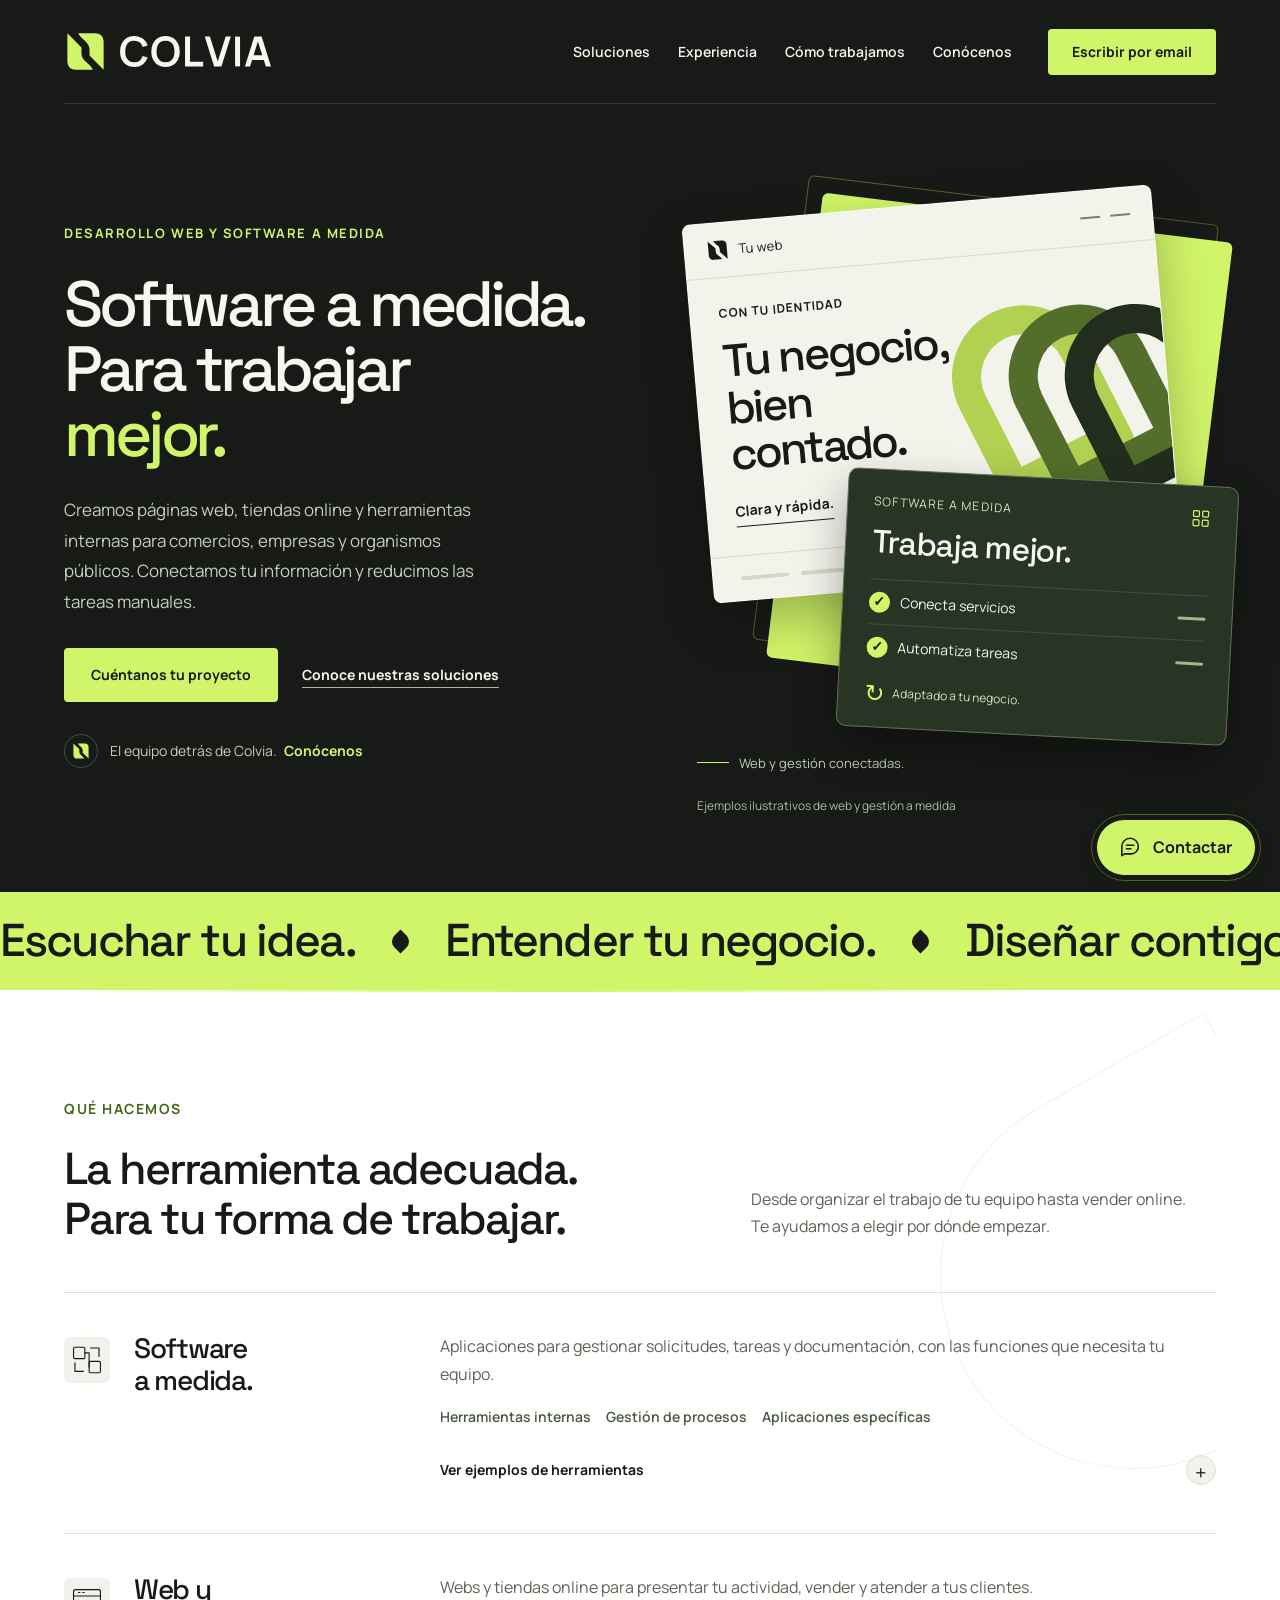
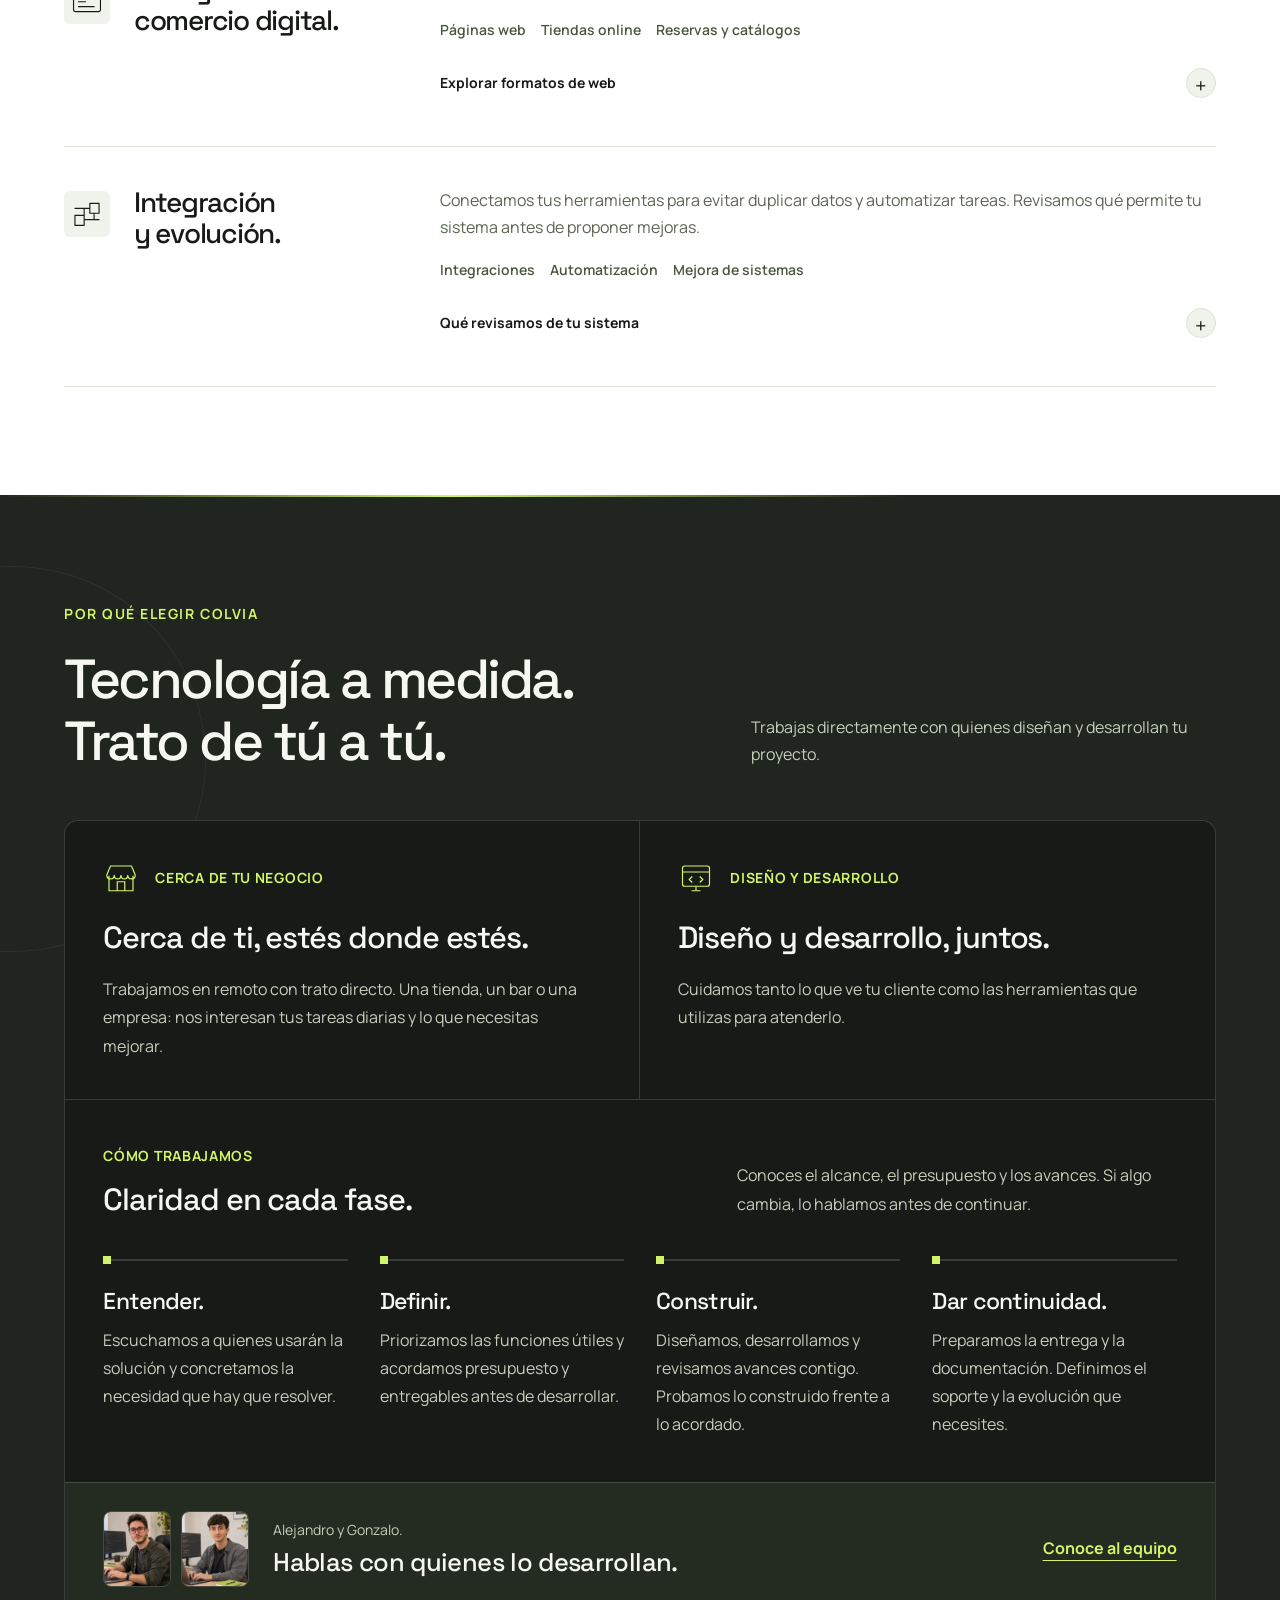
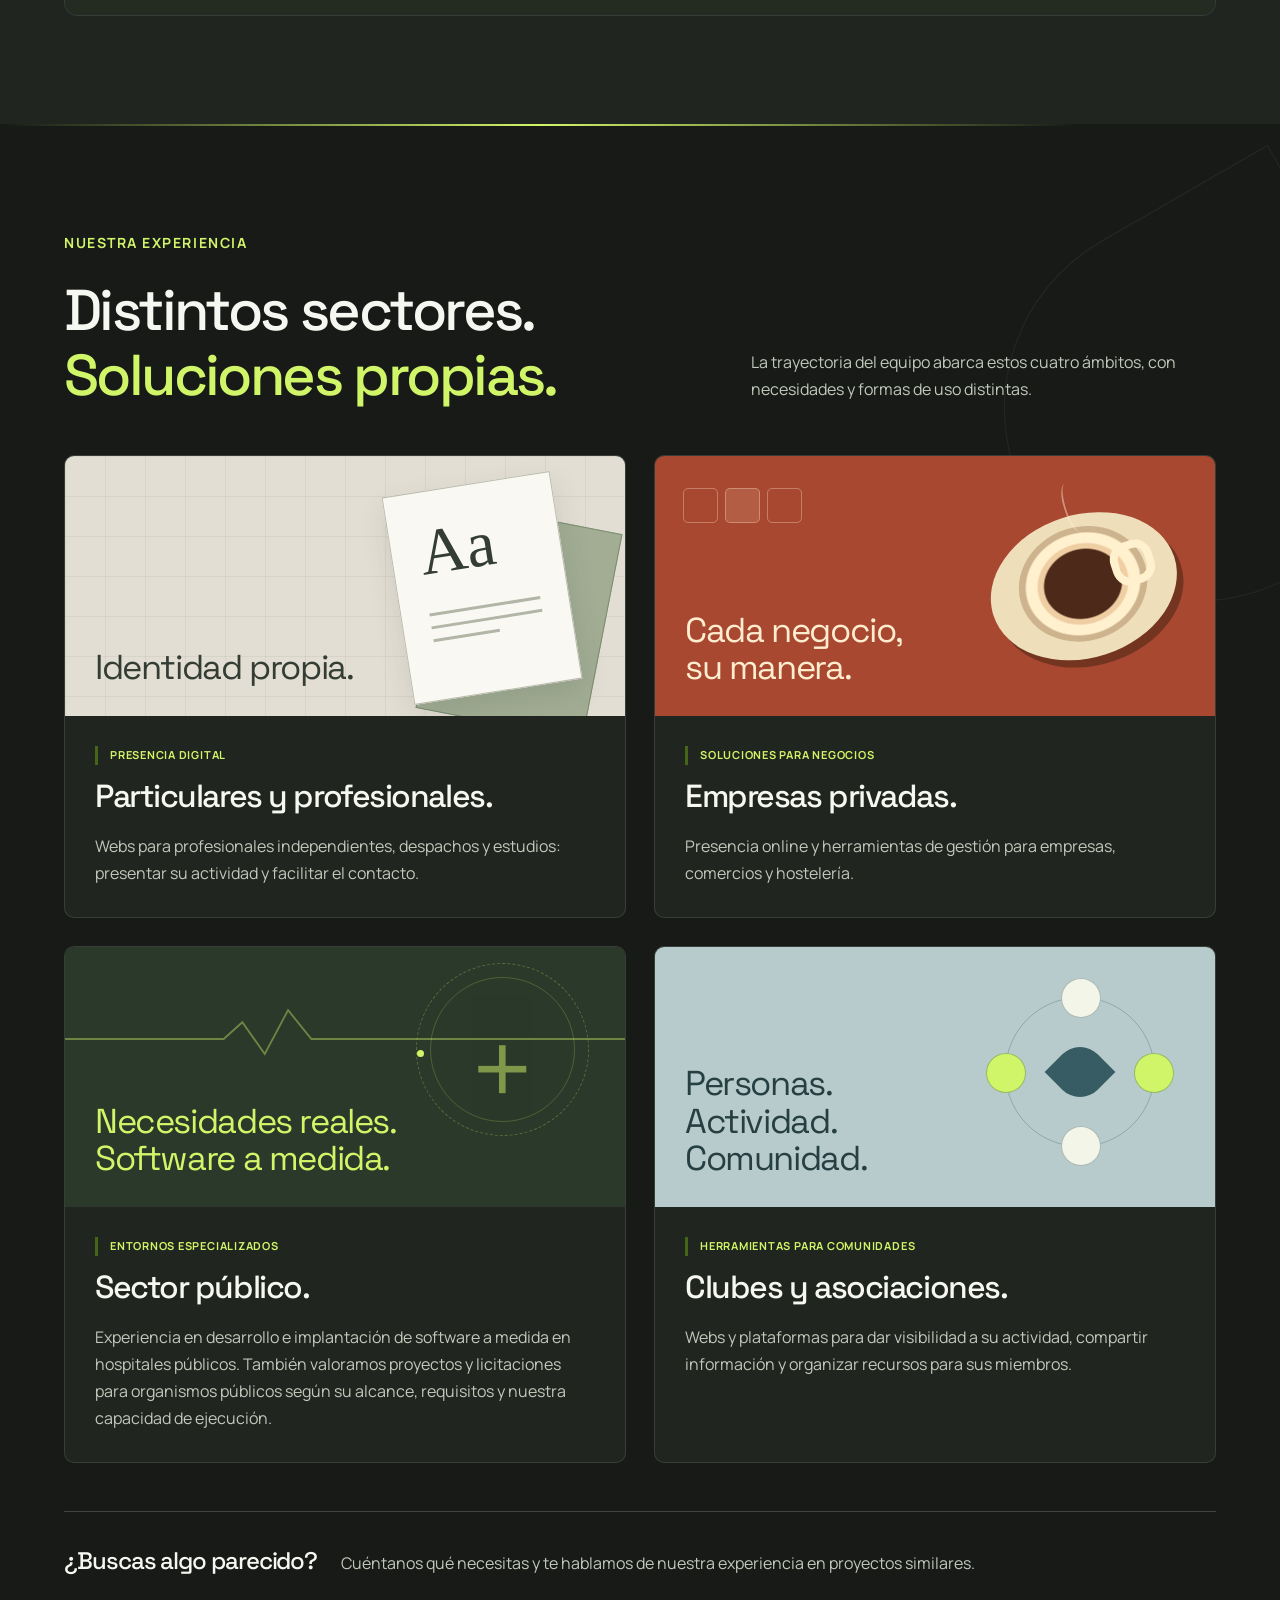
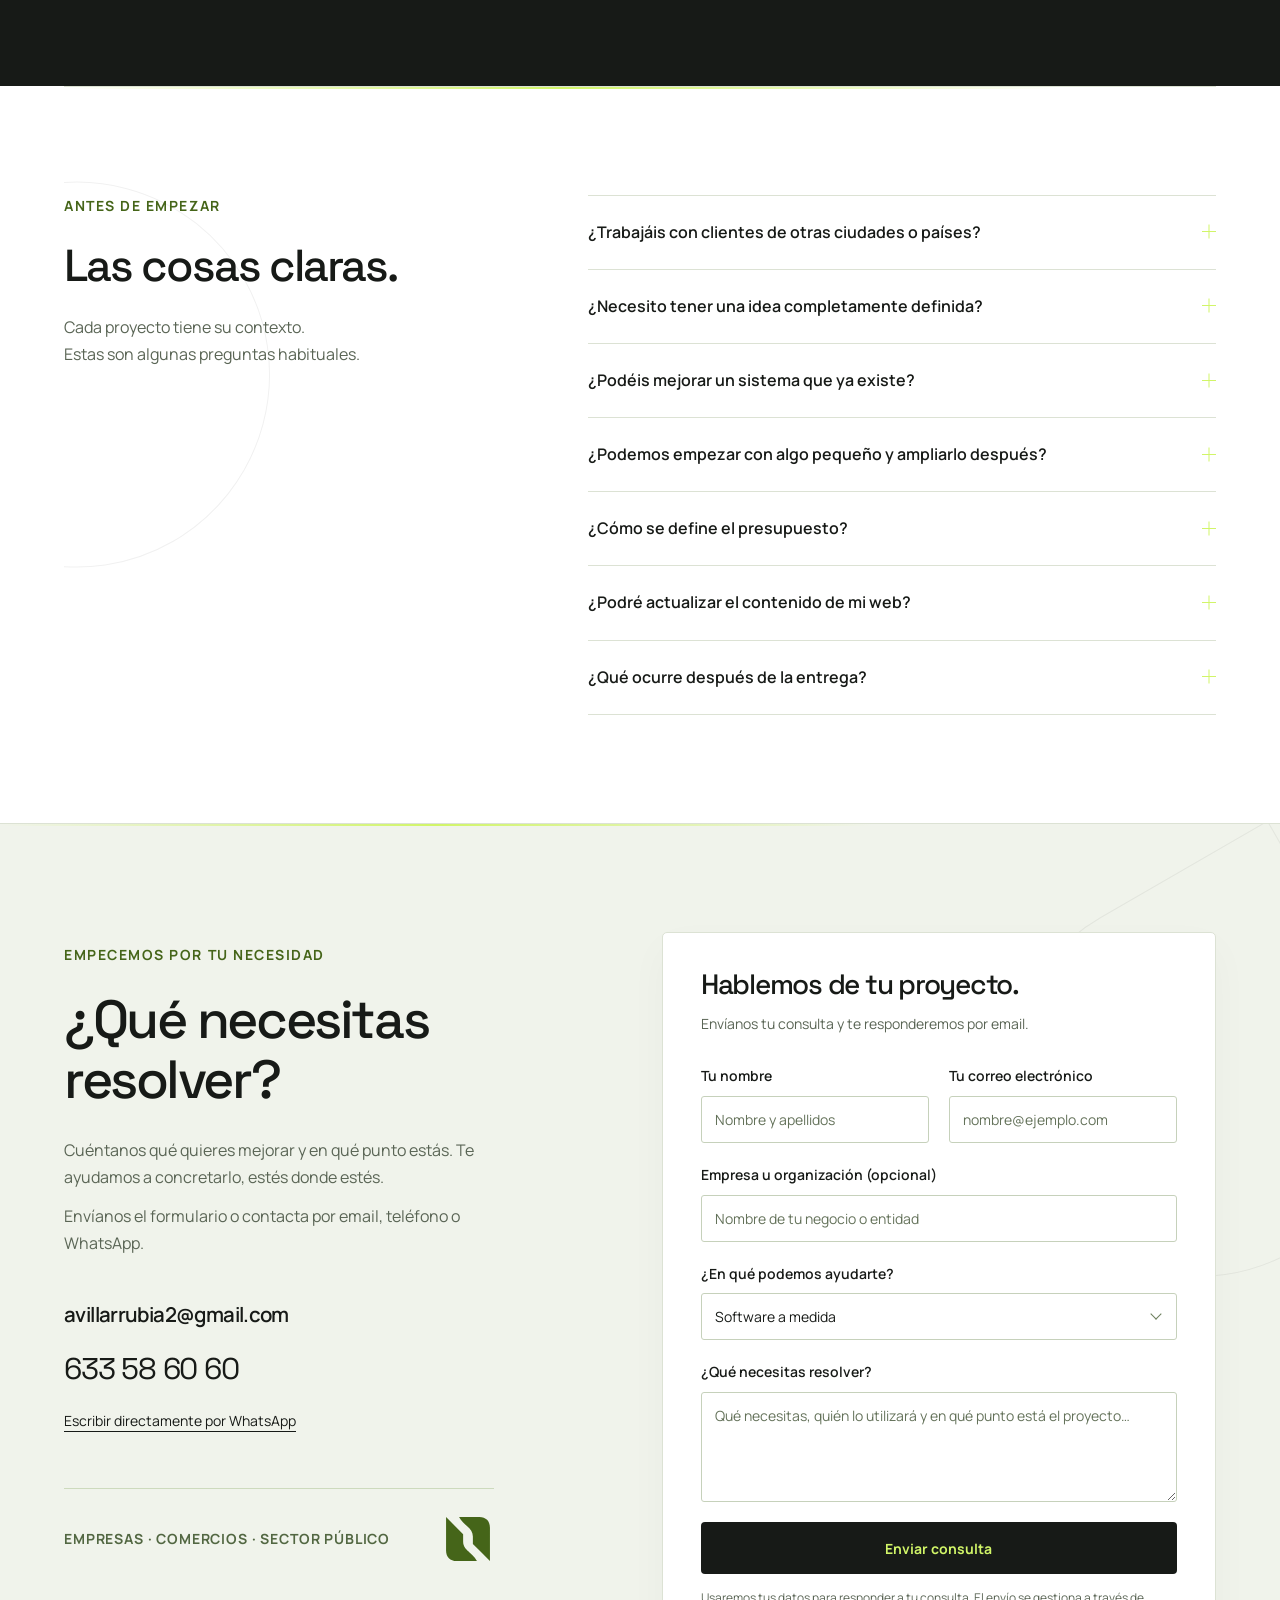
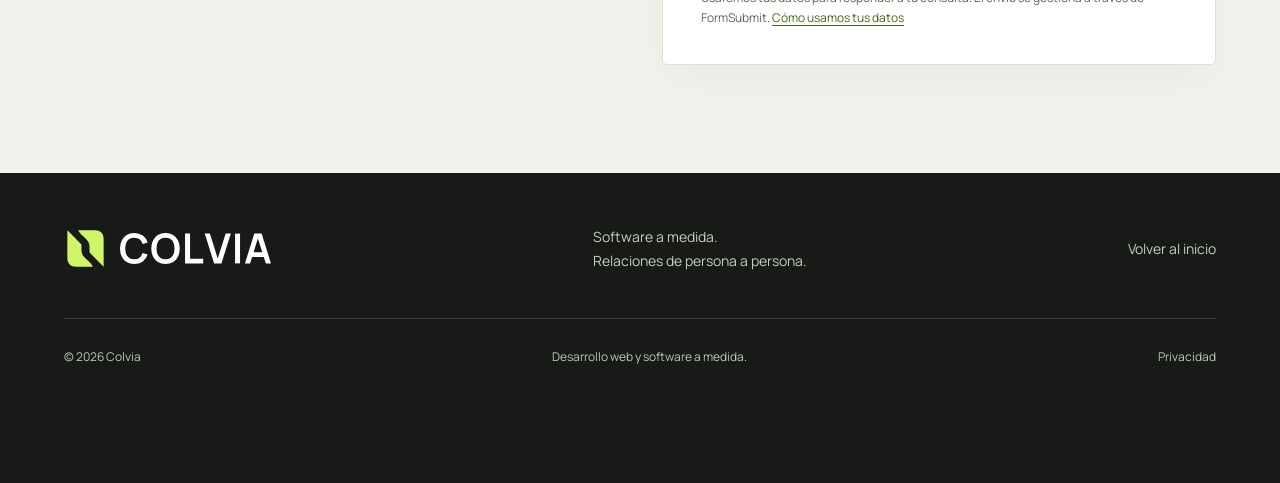
==== index.html @ 0cdb38f3 "Restore white panel and describe custom software benefits" ====
<!doctype html>
<html lang="es">
  <head>
    <meta charset="UTF-8" />
    <meta name="viewport" content="width=device-width, initial-scale=1" />
    <meta name="theme-color" content="#171a17" />
    <title>Colvia | Desarrollo web y software a medida</title>
    <meta
      name="description"
      content="Diseño de páginas web, tiendas online y software a medida para negocios, empresas y organismos públicos. Trabajamos en remoto, con trato directo."
    />
    <meta
      name="robots"
      content="index, follow, max-image-preview:large, max-snippet:-1"
    />
    <link rel="canonical" href="https://villarrubi.github.io/colvia/" />
    <meta property="og:type" content="website" />
    <meta property="og:locale" content="es_ES" />
    <meta property="og:site_name" content="Colvia" />
    <meta property="og:url" content="https://villarrubi.github.io/colvia/" />
    <meta
      property="og:title"
      content="Colvia | Desarrollo web y software a medida"
    />
    <meta
      property="og:description"
      content="Webs, tiendas online y herramientas a medida para comercios, empresas y organismos públicos, estén donde estén. Trato directo con quienes lo desarrollan."
    />
    <meta
      property="og:image"
      content="https://villarrubi.github.io/colvia/assets/og-colvia.png?v=2"
    />
    <meta property="og:image:width" content="1200" />
    <meta property="og:image:height" content="630" />
    <meta
      property="og:image:alt"
      content="Colvia. Desarrollo web y software a medida."
    />
    <meta name="twitter:card" content="summary_large_image" />
    <link
      rel="alternate"
      type="text/markdown"
      href="llms.txt"
      title="Resumen de Colvia para agentes de IA"
    />
    <link rel="icon" href="favicon.svg?v=7" type="image/svg+xml" />
    <link rel="apple-touch-icon" href="apple-touch-icon.png" />
    <script type="application/ld+json">
      {
        "@context": "https://schema.org",
        "@graph": [
          {
            "@type": "WebSite",
            "@id": "https://villarrubi.github.io/colvia/#website",
            "url": "https://villarrubi.github.io/colvia/",
            "name": "Colvia",
            "inLanguage": "es-ES",
            "publisher": { "@id": "https://villarrubi.github.io/colvia/#organization" }
          },
          {
            "@type": "Organization",
            "@id": "https://villarrubi.github.io/colvia/#organization",
            "name": "Colvia",
            "description": "Desarrollo de páginas web, tiendas online y software a medida para comercios, empresas, asociaciones y organismos públicos. Trabajo en remoto con clientes de cualquier lugar.",
            "url": "https://villarrubi.github.io/colvia/",
            "logo": "https://villarrubi.github.io/colvia/assets/colvia-logo-512.png",
            "image": "https://villarrubi.github.io/colvia/assets/og-colvia.png?v=2",
            "telephone": "+34 633 58 60 60",
            "email": "avillarrubia2@gmail.com",
            "founder": [
              { "@id": "https://villarrubi.github.io/colvia/conocenos.html#alejandro-villarrubia" },
              { "@id": "https://villarrubi.github.io/colvia/conocenos.html#gonzalo-colina" }
            ],
            "knowsLanguage": "es",
            "areaServed": "Todo el mundo, en remoto",
            "knowsAbout": [
              "Diseño web",
              "Desarrollo web",
              "Tiendas online",
              "Software a medida",
              "Aplicaciones de gestión",
              "Integración de sistemas",
              "Automatización de procesos"
            ],
            "hasOfferCatalog": {
              "@type": "OfferCatalog",
              "name": "Servicios de Colvia",
              "itemListElement": [
                {
                  "@type": "Offer",
                  "url": "https://villarrubi.github.io/colvia/#contacto",
                  "itemOffered": {
                    "@type": "Service",
                    "name": "Software a medida",
                    "serviceType": "Software a medida",
                    "provider": { "@id": "https://villarrubi.github.io/colvia/#organization" },
                    "areaServed": "Todo el mundo, en remoto",
                    "url": "https://villarrubi.github.io/colvia/#servicios",
                    "description": "Aplicaciones y herramientas internas adaptadas a los procesos de cada empresa u organización."
                  }
                },
                {
                  "@type": "Offer",
                  "url": "https://villarrubi.github.io/colvia/#contacto",
                  "itemOffered": {
                    "@type": "Service",
                    "name": "Diseño de páginas web y tiendas online",
                    "serviceType": "Diseño de páginas web y tiendas online",
                    "provider": { "@id": "https://villarrubi.github.io/colvia/#organization" },
                    "areaServed": "Todo el mundo, en remoto",
                    "url": "https://villarrubi.github.io/colvia/#servicios",
                    "description": "Webs corporativas, tiendas online, reservas y catálogos para comercios y negocios locales."
                  }
                },
                {
                  "@type": "Offer",
                  "url": "https://villarrubi.github.io/colvia/#contacto",
                  "itemOffered": {
                    "@type": "Service",
                    "name": "Integración y automatización",
                    "serviceType": "Integración y automatización",
                    "provider": { "@id": "https://villarrubi.github.io/colvia/#organization" },
                    "areaServed": "Todo el mundo, en remoto",
                    "url": "https://villarrubi.github.io/colvia/#servicios",
                    "description": "Conexión de herramientas existentes para evitar duplicar datos y automatizar tareas."
                  }
                }
              ]
            },
            "contactPoint": {
              "@type": "ContactPoint",
              "contactType": "sales",
              "description": "Solicitud de propuesta y presupuesto para un proyecto. Formulario, email, teléfono o WhatsApp.",
              "url": "https://villarrubi.github.io/colvia/#contacto",
              "areaServed": "Todo el mundo, en remoto",
              "telephone": "+34 633 58 60 60",
              "email": "avillarrubia2@gmail.com",
              "availableLanguage": "es"
            }
          },
          {
            "@type": "FAQPage",
            "@id": "https://villarrubi.github.io/colvia/#faq",
            "mainEntity": [
              {
                "@type": "Question",
                "name": "¿Trabajáis con clientes de otras ciudades o países?",
                "acceptedAnswer": {
                  "@type": "Answer",
                  "text": "Sí. Trabajamos en remoto con clientes de cualquier lugar, con videollamadas, avances compartidos y comunicación directa por email o WhatsApp. Si estás cerca, también podemos vernos en persona."
                }
              },
              {
                "@type": "Question",
                "name": "¿Necesito tener una idea completamente definida?",
                "acceptedAnswer": {
                  "@type": "Answer",
                  "text": "Basta con que nos cuentes qué quieres conseguir o qué te está complicando el trabajo. Te ayudamos a ordenar la idea, identificar las prioridades y concretar una primera propuesta. No necesitas preparar documentación técnica."
                }
              },
              {
                "@type": "Question",
                "name": "¿Podéis mejorar un sistema que ya existe?",
                "acceptedAnswer": {
                  "@type": "Answer",
                  "text": "Revisamos su tecnología y los accesos disponibles. Después valoramos si conviene ampliarlo, conectarlo con otras herramientas o crear una nueva solución."
                }
              },
              {
                "@type": "Question",
                "name": "¿Podemos empezar con algo pequeño y ampliarlo después?",
                "acceptedAnswer": {
                  "@type": "Answer",
                  "text": "Sí. Definimos una primera versión con lo esencial y dejamos previstas las posibilidades de ampliación."
                }
              },
              {
                "@type": "Question",
                "name": "¿Cómo se define el presupuesto?",
                "acceptedAnswer": {
                  "@type": "Answer",
                  "text": "Tras revisar el alcance, preparamos una propuesta con presupuesto, calendario y entregables definidos. Los cambios se acuerdan antes de incorporarlos."
                }
              },
              {
                "@type": "Question",
                "name": "¿Podré actualizar el contenido de mi web?",
                "acceptedAnswer": {
                  "@type": "Answer",
                  "text": "Sí, si lo incluimos en el alcance. Acordamos qué textos, imágenes o productos podrás gestionar y te enseñamos a hacerlo."
                }
              },
              {
                "@type": "Question",
                "name": "¿Qué ocurre después de la entrega?",
                "acceptedAnswer": {
                  "@type": "Answer",
                  "text": "Acordamos la puesta en marcha, la documentación y el soporte que necesites. La propuesta concreta el mantenimiento, las responsabilidades y los costes recurrentes que correspondan."
                }
              }
            ]
          }
        ]
      }
    </script>
    <link
      rel="preload"
      href="assets/space-grotesk-latin.woff2"
      as="font"
      type="font/woff2"
      crossorigin
    />
    <link
      rel="preload"
      href="assets/manrope-latin.woff2"
      as="font"
      type="font/woff2"
      crossorigin
    />
    <link rel="stylesheet" href="styles.css?v=20261122-contact-navigation" />
    <link rel="stylesheet" href="why-colvia.css?v=20261122-why5-seo" />
    <link rel="stylesheet" href="portfolio.css?v=20261121-portfolio3" />
    <link rel="stylesheet" href="motion.css?v=20261122-contact-navigation" />
    <link rel="stylesheet" href="hero.css?v=20261122-studio1" />
    <script src="app.js?v=20261123-agents" defer></script>
    <script src="motion.js?v=20261122-about-entrance" defer></script>
  </head>
  <body>
    <div class="reading-progress" aria-hidden="true"></div>
    <a class="skip-link" href="#contenido">Saltar al contenido</a>
    <header class="header-shell" id="inicio">
      <div class="site-header wrap">
        <a class="brand" href="#inicio" aria-label="Colvia, inicio">
          <svg class="brand-mark" viewBox="0 0 64 64" aria-hidden="true">
            <use href="assets/colvia-mark.svg#colvia-mark" />
          </svg>
          <svg
            class="brand-wordmark"
            viewBox="0 0 389.671 80"
            aria-hidden="true"
          >
            <use href="assets/colvia-wordmark.svg#colvia-wordmark" />
          </svg>
        </a>
        <button
          class="menu-toggle"
          type="button"
          aria-expanded="false"
          aria-controls="navigation"
        >
          <span>Menú</span><span class="menu-lines" aria-hidden="true"></span>
        </button>
        <nav id="navigation" aria-label="Navegación principal">
          <a href="#servicios">Soluciones</a>
          <a href="#experiencia">Experiencia</a>
          <a href="#metodo">Cómo trabajamos</a>
          <a href="conocenos.html">Conócenos</a>
          <a
            class="button button-primary nav-cta"
            href="mailto:avillarrubia2@gmail.com"
            >Escribir por email</a
          >
        </nav>
      </div>
    </header>
    <main id="contenido">
      <div class="hero-shell hero-renewed">
        <section class="hero wrap" aria-labelledby="hero-title">
          <div class="hero-copy">
            <p class="eyebrow">DESARROLLO WEB Y SOFTWARE A MEDIDA</p>
            <h1 id="hero-title">
              Software a medida.<br />Para trabajar<br /><span>mejor.</span>
            </h1>
            <p class="hero-description">
              Creamos páginas web, tiendas online y herramientas internas para
              comercios, empresas y organismos públicos.
              Conectamos tu información y reducimos las tareas manuales.
            </p>
            <div class="hero-actions">
              <a class="button button-primary" href="#contacto"
                >Cuéntanos tu proyecto</a
              >
              <a class="text-link" href="#servicios"
                >Conoce nuestras soluciones</a
              >
            </div>
            <a class="hero-team about-link" href="conocenos.html"
              ><span class="about-link-mark" aria-hidden="true"
                ><svg viewBox="0 0 64 64">
                  <use href="assets/colvia-mark.svg#colvia-mark" /></svg></span
              ><span
                >El equipo detrás de Colvia.<strong>Conócenos</strong></span
              ></a
            >
          </div>
          <figure
            class="hero-visual studio-visual"
            aria-labelledby="studio-caption"
          >
            <div class="system-canvas studio-scene" aria-hidden="true">
              <div class="studio-backplate"></div>
              <div class="studio-browser">
                <div class="studio-browser-bar">
                  <svg viewBox="0 0 64 64">
                    <use href="assets/colvia-mark.svg#colvia-mark" />
                  </svg>
                  <span>Tu web</span>
                  <i></i><i></i>
                </div>
                <div class="studio-web-content">
                  <span class="studio-kicker">CON TU IDENTIDAD</span>
                  <strong>Tu negocio,<br />bien<br />contado.</strong>
                  <div class="studio-sculpture"><i></i><i></i><i></i></div>
                  <span class="studio-web-link">Clara y rápida.</span>
                </div>
                <div class="studio-browser-footer"><i></i><i></i><i></i></div>
              </div>
              <div class="studio-workspace">
                <div class="studio-workspace-top">
                  <span>SOFTWARE A MEDIDA</span
                  ><svg viewBox="0 0 24 24" fill="none">
                    <rect x="3" y="3" width="7" height="7" rx="1" />
                    <rect x="14" y="3" width="7" height="7" rx="1" />
                    <rect x="3" y="14" width="7" height="7" rx="1" />
                    <rect x="14" y="14" width="7" height="7" rx="1" />
                  </svg>
                </div>
                <strong>Trabaja mejor.</strong>
                <div class="studio-task">
                  <span class="studio-check">✓</span><span>Conecta servicios</span
                  ><span class="studio-task-line"></span>
                </div>
                <div class="studio-task">
                  <span class="studio-check">✓</span><span>Automatiza tareas</span
                  ><span class="studio-task-line"></span>
                </div>
                <div class="studio-sync">
                  <span class="studio-sync-icon">↻</span>Adaptado a tu negocio.
                </div>
              </div>
              <div class="studio-label">
                <span></span>Web y gestión conectadas.
              </div>
            </div>
            <figcaption id="studio-caption">
              Ejemplos ilustrativos de web y gestión a medida
            </figcaption>
          </figure>
        </section>
      </div>
      <section
        class="section wrap services-section"
        id="servicios"
        aria-labelledby="services-title"
      >
        <div class="section-heading reveal">
          <div>
            <p class="eyebrow">QUÉ HACEMOS</p>
            <h2 id="services-title">
              La herramienta adecuada. <br />Para tu forma de trabajar.
            </h2>
          </div>
          <p>
            Desde organizar el trabajo de tu equipo hasta vender online. Te
            ayudamos a elegir por dónde empezar.
          </p>
        </div>
        <div class="service-list">
          <article class="service-row reveal">
            <div class="service-title">
              <svg viewBox="0 0 48 48" aria-hidden="true">
                <rect x="5" y="6" width="16" height="16" rx="2" />
                <rect x="27" y="26" width="16" height="16" rx="2" />
                <path d="M29 7h12v12M7 28v12h12M21 14h6v20" />
              </svg>
              <h3>Software <br />a medida.</h3>
            </div>
            <div class="service-description">
              <p>
                Aplicaciones para gestionar solicitudes, tareas y documentación,
                con las funciones que necesita tu equipo.
              </p>
              <ul class="tag-list">
                <li>Herramientas internas</li>
                <li>Gestión de procesos</li>
                <li>Aplicaciones específicas</li>
              </ul>
            </div>
            <details class="service-options">
              <summary>
                Ver ejemplos de herramientas<span aria-hidden="true">+</span>
              </summary>
              <div class="service-options-content">
                <p>
                  <strong>Gestión interna</strong>Solicitudes, tareas y
                  documentación en una aplicación adaptada al equipo.
                </p>
                <p>
                  <strong>Acceso por perfiles</strong>Pantallas y permisos
                  definidos según quién utiliza la herramienta.
                </p>
                <p>
                  <strong>Seguimiento de actividad</strong>Estados, búsquedas e
                  informes para consultar el trabajo en curso.
                </p>
              </div>
            </details>
          </article>
          <article class="service-row reveal">
            <div class="service-title">
              <svg viewBox="0 0 48 48" aria-hidden="true">
                <rect x="5" y="8" width="38" height="31" rx="3" />
                <path d="M5 17h38M12 12h2m4 0h2M12 25h10m-10 7h22" />
              </svg>
              <h3>Web y <br />comercio digital.</h3>
            </div>
            <div class="service-description">
              <p>
                Webs y tiendas online para presentar tu actividad, vender y
                atender a tus clientes.
              </p>
              <ul class="tag-list">
                <li>Páginas web</li>
                <li>Tiendas online</li>
                <li>Reservas y catálogos</li>
              </ul>
            </div>
            <details class="service-options">
              <summary>
                Explorar formatos de web<span aria-hidden="true">+</span>
              </summary>
              <div class="service-options-content">
                <p>
                  <strong>Web corporativa</strong>Presentar tu actividad,
                  explicar tus servicios y facilitar el contacto.
                </p>
                <p>
                  <strong>Tienda online</strong>Catálogo, compra y gestión de
                  pedidos, con el alcance acordado para tu negocio.
                </p>
                <p>
                  <strong>Reservas y catálogos</strong>Mostrar disponibilidad,
                  recibir solicitudes o ayudar a elegir un producto.
                </p>
              </div>
            </details>
          </article>
          <article class="service-row reveal">
            <div class="service-title">
              <svg viewBox="0 0 48 48" aria-hidden="true">
                <path
                  d="M7 16h13v16h21M28 9h13v14H28zM7 26h13v14H7zM20 16h8M34 23v9"
                />
              </svg>
              <h3>Integración <br />y evolución.</h3>
            </div>
            <div class="service-description">
              <p>
                Conectamos tus herramientas para evitar duplicar datos y
                automatizar tareas. Revisamos qué permite tu sistema antes de
                proponer mejoras.
              </p>
              <ul class="tag-list">
                <li>Integraciones</li>
                <li>Automatización</li>
                <li>Mejora de sistemas</li>
              </ul>
            </div>
            <details class="service-options">
              <summary>
                Qué revisamos de tu sistema<span aria-hidden="true">+</span>
              </summary>
              <div class="service-options-content">
                <p>
                  <strong>Herramientas actuales</strong>Qué utilizáis, qué
                  tareas se repiten y dónde se pierde información.
                </p>
                <p>
                  <strong>Accesos e integraciones</strong>Documentación, APIs y
                  opciones de exportación que permita cada herramienta.
                </p>
                <p>
                  <strong>Alcance de la mejora</strong>Qué conviene conectar,
                  automatizar o ampliar y cómo comprobar el resultado.
                </p>
              </div>
            </details>
          </article>
        </div>
      </section>

      <section
        class="why-section section"
        id="por-que-colvia"
        aria-labelledby="why-title"
      >
        <div class="wrap">
          <div class="section-heading reveal">
            <div>
              <p class="eyebrow">POR QUÉ ELEGIR COLVIA</p>
              <h2 id="why-title">
                Tecnología a medida.<span>Trato de tú a tú.</span>
              </h2>
            </div>
            <p>
              Trabajas directamente con quienes diseñan y desarrollan tu
              proyecto.
            </p>
          </div>
          <div class="why-panel">
            <div class="why-benefits">
              <article class="why-benefit-card reveal">
                <div class="why-card-label">
                  <svg
                    class="why-icon"
                    viewBox="0 0 48 48"
                    fill="none"
                    stroke="currentColor"
                    stroke-width="1.6"
                    aria-hidden="true"
                  >
                    <path
                      d="M8 21v20h32V21M5 20l5-12h28l5 12M5 20c0 7 10 7 10 0 0 7 9 7 9 0 0 7 9 7 9 0 0 7 10 7 10 0M19 41V29h10v12"
                    />
                  </svg>
                  <span>CERCA DE TU NEGOCIO</span>
                </div>
                <h3>Cerca de ti, estés donde estés.</h3>
                <p>
                  Trabajamos en remoto con trato directo. Una tienda, un bar o
                  una empresa: nos interesan tus tareas diarias y lo que
                  necesitas mejorar.
                </p>
              </article>
              <article class="why-benefit-card reveal">
                <div class="why-card-label">
                  <svg
                    class="why-icon"
                    viewBox="0 0 48 48"
                    fill="none"
                    stroke="currentColor"
                    stroke-width="1.6"
                    aria-hidden="true"
                  >
                    <rect x="6" y="8" width="36" height="27" rx="3" />
                    <path
                      d="M6 16h36M18 41h12M24 35v6M19 22l-4 4 4 4M29 22l4 4-4 4"
                    />
                  </svg>
                  <span>DISEÑO Y DESARROLLO</span>
                </div>
                <h3>Diseño y desarrollo, juntos.</h3>
                <p>
                  Cuidamos tanto lo que ve tu cliente como las herramientas que
                  utilizas para atenderlo.
                </p>
              </article>
            </div>
            <div class="why-process" id="metodo">
              <div class="why-process-heading reveal">
                <div>
                  <p class="why-process-label">CÓMO TRABAJAMOS</p>
                  <h3 id="method-title">Claridad en cada fase.</h3>
                </div>
                <p>
                  Conoces el alcance, el presupuesto y los avances. Si algo
                  cambia, lo hablamos antes de continuar.
                </p>
              </div>
              <ol class="process-list" aria-labelledby="method-title">
                <li class="reveal">
                  <span class="process-line" aria-hidden="true"></span>
                  <h4>Entender.</h4>
                  <p>
                    Escuchamos a quienes usarán la solución y concretamos la
                    necesidad que hay que resolver.
                  </p>
                </li>
                <li class="reveal">
                  <span class="process-line" aria-hidden="true"></span>
                  <h4>Definir.</h4>
                  <p>
                    Priorizamos las funciones útiles y acordamos presupuesto y
                    entregables antes de desarrollar.
                  </p>
                </li>
                <li class="reveal">
                  <span class="process-line" aria-hidden="true"></span>
                  <h4>Construir.</h4>
                  <p>
                    Diseñamos, desarrollamos y revisamos avances contigo.
                    Probamos lo construido frente a lo acordado.
                  </p>
                </li>
                <li class="reveal">
                  <span class="process-line" aria-hidden="true"></span>
                  <h4>Dar continuidad.</h4>
                  <p>
                    Preparamos la entrega y la documentación. Definimos el
                    soporte y la evolución que necesites.
                  </p>
                </li>
              </ol>
            </div>
            <div class="why-team reveal">
              <div class="why-team-portraits">
                <img
                  src="assets/alejandro-desarrollando.webp"
                  alt="Alejandro Villarrubia"
                  width="960"
                  height="720"
                  loading="lazy"
                  decoding="async"
                />
                <img
                  src="assets/gonzalo-desarrollando.webp"
                  alt="Gonzalo Colina"
                  width="960"
                  height="720"
                  loading="lazy"
                  decoding="async"
                />
              </div>
              <div class="why-team-copy">
                <p>Alejandro y Gonzalo.</p>
                <strong>Hablas con quienes lo desarrollan.</strong>
              </div>
              <a class="why-team-link" href="conocenos.html"
                >Conoce al equipo</a
              >
            </div>
          </div>
        </div>
      </section>

      <section
        class="experience-section portfolio-section section"
        id="experiencia"
        aria-labelledby="experience-title"
      >
        <div class="wrap">
          <div class="section-heading reveal">
            <div>
              <p class="eyebrow">NUESTRA EXPERIENCIA</p>
              <h2 id="experience-title">
                Distintos sectores.<span>Soluciones propias.</span>
              </h2>
            </div>
            <p>
              La trayectoria del equipo abarca estos cuatro ámbitos, con
              necesidades y formas de uso distintas.
            </p>
          </div>
          <div class="portfolio-grid">
            <article class="portfolio-card reveal">
              <div
                class="portfolio-preview sector-professional"
                aria-hidden="true"
              >
                <div class="sector-grid-lines"></div>
                <div class="portfolio-screen sector-paper">
                  <span>Aa</span><i></i><i></i><i></i>
                </div>
                <div class="sector-paper-back"></div>
                <span class="sector-visual-word">Identidad propia.</span>
              </div>
              <div class="portfolio-copy">
                <p class="case-type">PRESENCIA DIGITAL</p>
                <h3>Particulares y profesionales.</h3>
                <p>
                  Webs para profesionales independientes, despachos y estudios:
                  presentar su actividad y facilitar el contacto.
                </p>
              </div>
            </article>
            <article class="portfolio-card reveal">
              <div class="portfolio-preview sector-business" aria-hidden="true">
                <div class="business-stack"><i></i><i></i><i></i></div>
                <div class="coffee-scene">
                  <span class="coffee-saucer"></span
                  ><span class="coffee-cup"></span
                  ><span class="coffee-steam"></span>
                </div>
                <span class="sector-visual-word"
                  >Cada negocio,<br />su manera.</span
                >
              </div>
              <div class="portfolio-copy">
                <p class="case-type">SOLUCIONES PARA NEGOCIOS</p>
                <h3>Empresas privadas.</h3>
                <p>
                  Presencia online y herramientas de gestión para empresas,
                  comercios y hostelería.
                </p>
              </div>
            </article>
            <article class="portfolio-card reveal" id="sector-publico">
              <div class="portfolio-preview sector-public" aria-hidden="true">
                <div class="health-orbit"><i></i><b>+</b></div>
                <svg class="sector-pulse" viewBox="0 0 600 80">
                  <path
                    d="M0 45H170l20-18 24 34 25-47 25 31h336"
                    fill="none"
                    stroke="currentColor"
                    stroke-width="2"
                  /></svg
                ><span class="sector-visual-word"
                  >Necesidades reales.<br />Software a medida.</span
                >
              </div>
              <div class="portfolio-copy">
                <p class="case-type">ENTORNOS ESPECIALIZADOS</p>
                <h3>Sector público.</h3>
                <p>
                  Experiencia en desarrollo e implantación de software a medida
                  en hospitales públicos. También valoramos proyectos y
                  licitaciones para organismos públicos según su alcance,
                  requisitos y nuestra capacidad de ejecución.
                </p>
              </div>
            </article>
            <article class="portfolio-card reveal">
              <div
                class="portfolio-preview sector-community"
                aria-hidden="true"
              >
                <div class="community-orbit">
                  <i></i><i></i><i></i><i></i><span></span>
                </div>
                <span class="sector-visual-word"
                  >Personas.<br />Actividad.<br />Comunidad.</span
                >
              </div>
              <div class="portfolio-copy">
                <p class="case-type">HERRAMIENTAS PARA COMUNIDADES</p>
                <h3>Clubes y asociaciones.</h3>
                <p>
                  Webs y plataformas para dar visibilidad a su actividad,
                  compartir información y organizar recursos para sus miembros.
                </p>
              </div>
            </article>
          </div>
          <div class="portfolio-closing reveal">
            <div>
              <h3>¿Buscas algo parecido?</h3>
              <p>
                Cuéntanos qué necesitas y te hablamos de nuestra experiencia en
                proyectos similares.
              </p>
            </div>
          </div>
        </div>
      </section>

      <section class="faq-section section wrap" aria-labelledby="faq-title">
        <div class="faq-heading reveal">
          <p class="eyebrow">ANTES DE EMPEZAR</p>
          <h2 id="faq-title">Las cosas claras.</h2>
          <p>
            Cada proyecto tiene su contexto. <br />Estas son algunas preguntas
            habituales.
          </p>
        </div>
        <div class="faq-list reveal">
          <details>
            <summary>
              ¿Trabajáis con clientes de otras ciudades o países?<span
                class="faq-plus"
                aria-hidden="true"
              ></span>
            </summary>
            <div class="faq-answer">
              <p>
                Sí. Trabajamos en remoto con clientes de cualquier lugar, con
                videollamadas, avances compartidos y comunicación directa por
                email o WhatsApp. Si estás cerca, también podemos vernos en
                persona.
              </p>
            </div>
          </details>
          <details>
            <summary>
              ¿Necesito tener una idea completamente definida?<span
                class="faq-plus"
                aria-hidden="true"
              ></span>
            </summary>
            <div class="faq-answer">
              <p>
                Basta con que nos cuentes qué quieres conseguir o qué te está
                complicando el trabajo. Te ayudamos a ordenar la idea,
                identificar las prioridades y concretar una primera propuesta.
                No necesitas preparar documentación técnica.
              </p>
            </div>
          </details>
          <details>
            <summary>
              ¿Podéis mejorar un sistema que ya existe?<span
                class="faq-plus"
                aria-hidden="true"
              ></span>
            </summary>
            <div class="faq-answer">
              <p>
                Revisamos su tecnología y los accesos disponibles. Después
                valoramos si conviene ampliarlo, conectarlo con otras
                herramientas o crear una nueva solución.
              </p>
            </div>
          </details>
          <details>
            <summary>
              ¿Podemos empezar con algo pequeño y ampliarlo después?<span
                class="faq-plus"
                aria-hidden="true"
              ></span>
            </summary>
            <div class="faq-answer">
              <p>
                Sí. Definimos una primera versión con lo esencial y dejamos
                previstas las posibilidades de ampliación.
              </p>
            </div>
          </details>
          <details>
            <summary>
              ¿Cómo se define el presupuesto?<span
                class="faq-plus"
                aria-hidden="true"
              ></span>
            </summary>
            <div class="faq-answer">
              <p>
                Tras revisar el alcance, preparamos una propuesta con
                presupuesto, calendario y entregables definidos. Los cambios se
                acuerdan antes de incorporarlos.
              </p>
            </div>
          </details>

          <details>
            <summary>
              ¿Podré actualizar el contenido de mi web?<span
                class="faq-plus"
                aria-hidden="true"
              ></span>
            </summary>
            <div class="faq-answer">
              <p>
                Sí, si lo incluimos en el alcance. Acordamos qué textos,
                imágenes o productos podrás gestionar y te enseñamos a hacerlo.
              </p>
            </div>
          </details>
          <details>
            <summary>
              ¿Qué ocurre después de la entrega?<span
                class="faq-plus"
                aria-hidden="true"
              ></span>
            </summary>
            <div class="faq-answer">
              <p>
                Acordamos la puesta en marcha, la documentación y el soporte que
                necesites. La propuesta concreta el mantenimiento, las
                responsabilidades y los costes recurrentes que correspondan.
              </p>
            </div>
          </details>
        </div>
      </section>

      <section
        class="contact-section section"
        id="contacto"
        aria-labelledby="contact-title"
      >
        <div class="wrap contact-grid">
          <div class="contact-copy reveal">
            <p class="eyebrow">EMPECEMOS POR TU NECESIDAD</p>
            <h2 id="contact-title">¿Qué necesitas <br />resolver?</h2>
            <p>
              Cuéntanos qué quieres mejorar y en qué punto estás. Te ayudamos a
              concretarlo, estés donde estés.
            </p>
            <p>
              Envíanos el formulario o contacta por email, teléfono o WhatsApp.
            </p>
            <div class="contact-direct">
              <a
                class="contact-email"
                data-contact-email
                href="mailto:avillarrubia2@gmail.com"
                >avillarrubia2@gmail.com</a
              ><a class="contact-phone" href="tel:+34633586060">633 58 60 60</a>
              <a
                class="contact-whatsapp"
                href="https://wa.me/34633586060"
                target="_blank"
                rel="noopener noreferrer"
                >Escribir directamente por WhatsApp</a
              >
            </div>
            <div class="contact-note">
              <span>EMPRESAS · COMERCIOS · SECTOR PÚBLICO</span
              ><svg viewBox="0 0 64 64" aria-hidden="true">
                <use href="assets/colvia-mark.svg#colvia-mark" />
              </svg>
            </div>
          </div>
          <form
            id="brief-form"
            class="contact-form reveal"
            action="https://formsubmit.co/avillarrubia2@gmail.com"
            method="POST"
            data-submit-url="https://formsubmit.co/ajax/avillarrubia2@gmail.com"
            toolname="solicitar_propuesta_colvia"
            tooldescription="Envía a Colvia una consulta para pedir propuesta y presupuesto de una web, tienda online, software a medida o integración. Úsala cuando la persona quiera contratar o consultar un proyecto. Colvia responde por email."
          >
            <h3>Hablemos de tu proyecto.</h3>
            <p class="form-intro">
              Envíanos tu consulta y te responderemos por email.
            </p>
            <input
              type="hidden"
              name="_subject"
              value="Nueva consulta desde Colvia"
            />
            <input type="hidden" name="_template" value="table" />
            <input
              class="form-honeypot"
              type="text"
              name="_honey"
              tabindex="-1"
              autocomplete="off"
              aria-hidden="true"
            />
            <div class="field-row">
              <label for="name"
                >Tu nombre<input
                  id="name"
                  name="name"
                  toolparamdescription="Nombre y apellidos de la persona que hace la consulta."
                  autocomplete="name"
                  placeholder="Nombre y apellidos"
                  required
                  maxlength="100"
              /></label>
              <label for="email"
                >Tu correo electrónico<input
                  id="email"
                  name="email"
                  toolparamdescription="Correo donde la persona quiere recibir la respuesta."
                  type="email"
                  autocomplete="email"
                  placeholder="nombre@ejemplo.com"
                  required
                  maxlength="254"
              /></label>
            </div>
            <label for="business"
              >Empresa u organización (opcional)<input
                id="business"
                name="business"
                toolparamdescription="Nombre del negocio, empresa u organismo, si lo hay."
                autocomplete="organization"
                placeholder="Nombre de tu negocio o entidad"
                maxlength="120"
            /></label>
            <label for="service"
              >¿En qué podemos ayudarte?<span class="select-wrap"
                ><select
                  name="service"
                  id="service"
                  toolparamdescription="Tipo de proyecto. Si no está claro, elige Necesito orientación."
                >
                  <option>Software a medida</option>
                  <option>Web y comercio digital</option>
                  <option>Integración o evolución</option>
                  <option>Proyecto para el sector público</option>
                  <option>Necesito orientación</option>
                </select></span
              ></label
            >
            <label for="message"
              >¿Qué necesitas resolver?<textarea
                id="message"
                name="message"
                toolparamdescription="Qué necesita resolver, quién lo usará, en qué punto está, herramientas actuales y, si los conoce, plazos y presupuesto orientativo."
                rows="4"
                placeholder="Qué necesitas, quién lo utilizará y en qué punto está el proyecto…"
                required
                maxlength="1800"
              ></textarea>
            </label>
            <button
              class="button button-primary"
              id="submit-brief"
              type="submit"
            >
              <span id="submit-label">Enviar consulta</span>
            </button>
            <p class="form-footnote" id="form-footnote">
              Usaremos tus datos para responder a tu consulta. El envío se
              gestiona a través de FormSubmit.
              <button class="form-privacy" type="button" data-privacy>
                Cómo usamos tus datos
              </button>
            </p>
            <p id="form-status" role="status" aria-live="polite"></p>
            <noscript
              ><p>
                Al enviar, continuarás en FormSubmit para completar la consulta.
              </p></noscript
            >
          </form>
        </div>
      </section>
    </main>
    <footer class="site-footer">
      <div class="wrap">
        <div class="footer-top">
          <a class="brand" href="#inicio" aria-label="Colvia, volver al inicio"
            ><svg class="brand-mark" viewBox="0 0 64 64" aria-hidden="true">
              <use href="assets/colvia-mark.svg#colvia-mark" /></svg
            ><svg
              class="brand-wordmark"
              viewBox="0 0 389.671 80"
              aria-hidden="true"
            >
              <use href="assets/colvia-wordmark.svg#colvia-wordmark" /></svg
          ></a>
          <p>Software a medida. <br />Relaciones de persona a persona.</p>
          <a class="back-top" href="#inicio">Volver al inicio</a>
        </div>
        <div class="footer-bottom">
          <span>© <span id="year">2026</span> Colvia</span
          ><span>Desarrollo web y software a medida.</span
          ><button type="button" class="privacy-trigger" data-privacy>
            Privacidad
          </button>
        </div>
      </div>
    </footer>

    <details class="contact-dock">
      <summary>
        <svg viewBox="0 0 24 24" aria-hidden="true">
          <path d="M20 11.5a8 8 0 0 1-8 8H5l-3 2v-10a9 9 0 0 1 18 0Z" />
          <path d="M7 10h8M7 14h5" />
        </svg>
        <span>Contactar</span>
      </summary>
      <div
        class="contact-dock-panel"
        role="region"
        aria-labelledby="quick-contact-title"
      >
        <p id="quick-contact-title">Hablemos de tu proyecto.</p>
        <p class="contact-dock-intro">Elige cómo te viene mejor.</p>
        <a
          href="https://wa.me/34633586060"
          target="_blank"
          rel="noopener noreferrer"
          ><strong>WhatsApp</strong><span>Abrir una conversación</span></a
        >
        <a href="mailto:avillarrubia2@gmail.com"
          ><strong>Email</strong><span>Escribir desde tu correo</span></a
        >
        <a href="tel:+34633586060"
          ><strong>Llamar</strong><span>633 58 60 60</span></a
        >
        <a class="contact-dock-brief" href="#contacto"
          ><strong>Prefiero el formulario</strong
          ><span>Enviar una consulta por email</span></a
        >
      </div>
    </details>
    <dialog
      id="privacy-dialog"
      class="privacy-dialog"
      aria-labelledby="privacy-title"
    >
      <button class="dialog-close" type="button" aria-label="Cerrar privacidad">
        <span aria-hidden="true">×</span>
      </button>
      <p class="eyebrow">TU INFORMACIÓN</p>
      <h2 id="privacy-title">Privacidad, con claridad.</h2>
      <p>
        Usamos tu nombre, correo y mensaje para atender tu consulta. La empresa
        u organización es opcional. Esta web no incorpora analítica ni cookies
        de seguimiento.
      </p>
      <p>
        Al enviar el formulario, tus datos se transmiten a FormSubmit para
        remitirnos la consulta por correo. El servicio indica que conserva los
        envíos durante 30 días. Puedes consultar su
        <a
          href="https://formsubmit.co/privacy.pdf"
          target="_blank"
          rel="noopener noreferrer"
          >política de privacidad</a
        >. Los enlaces de WhatsApp, teléfono y email se abren solo cuando los
        eliges.
      </p>
      <p>
        Para cualquier consulta sobre tus datos, escríbenos a
        <a href="mailto:avillarrubia2@gmail.com">avillarrubia2@gmail.com</a>.
      </p>
    </dialog>
  </body>
</html>
---- styles.css ----
@font-face {
  font-family: "Space Grotesk";
  src: url("assets/space-grotesk-latin.woff2") format("woff2");
  font-style: normal;
  font-weight: 300 700;
  font-display: swap;
}
@font-face {
  font-family: Manrope;
  src: url("assets/manrope-latin.woff2") format("woff2");
  font-style: normal;
  font-weight: 200 800;
  font-display: swap;
}
:root {
  --ink: #171a17;
  --accent: #d1f568;
  --accent-hover: #e0ff8e;
  --accent-ink: #456519;
  --paper: #fff;
  --hero-bg: var(--ink);
  --hero-text: #f5f7f0;
  --hero-muted: #c5cebb;
  --dark-section: var(--ink);
  --surface-soft: #f6f8f1;
  --surface-strong: #e6ebdd;
  --surface: #f0f3eb;
  --muted: #5a6555;
  --line: #dce2d4;
  --heading: "Space Grotesk", Arial, sans-serif;
  --body: Manrope, Arial, sans-serif;
  --gutter: clamp(24px, 5vw, 80px);
}
* {
  box-sizing: border-box;
}
html {
  scroll-behavior: smooth;
  scroll-padding-top: 24px;
  scroll-padding-bottom: 100px;
}
body {
  margin: 0;
  background: var(--paper);
  color: var(--ink);
  font-family: var(--body);
  font-size: 16px;
  line-height: 1.7;
  -webkit-font-smoothing: antialiased;
}
a {
  color: inherit;
  text-decoration: none;
}
button,
input,
select,
textarea {
  font: inherit;
}
button {
  cursor: pointer;
}
button,
a,
input,
select,
textarea,
summary {
  -webkit-tap-highlight-color: transparent;
}
button,
a {
  touch-action: manipulation;
}
button {
  color: inherit;
}
svg,
img {
  display: block;
  max-width: 100%;
}
h1,
h2,
h3,
p,
figure {
  margin: 0;
}
h1,
h2,
h3 {
  font-family: var(--heading);
  font-weight: 500;
  line-height: 1.12;
  letter-spacing: -0.045em;
}
h2 {
  font-size: clamp(36px, 3.5vw, 52px);
}
h3 {
  font-size: 28px;
}
ul,
ol {
  margin: 0;
  padding: 0;
  list-style: none;
}
[hidden] {
  display: none !important;
}
::selection {
  background: #e1f1b8;
  color: var(--ink);
}
:focus-visible {
  outline: 3px solid var(--accent-ink);
  outline-offset: 5px;
}
.wrap {
  width: min(calc(100% - var(--gutter) * 2), 1360px);
  margin-inline: auto;
}
.section {
  padding-block: 108px;
}
.eyebrow {
  font-size: 0.875rem;
  letter-spacing: 0.11em;
  line-height: 1.6;
  font-weight: 700;
  color: var(--accent-ink);
  margin-bottom: 24px;
}
.button {
  display: inline-flex;
  justify-content: center;
  align-items: center;
  gap: 20px;
  min-height: 52px;
  padding: 14px 23px;
  border: 1px solid transparent;
  border-radius: 4px;
  font-weight: 700;
  font-size: 0.875rem;
  line-height: 1.5;
  transition:
    background 0.18s,
    box-shadow 0.18s;
}
.button-primary {
  color: var(--ink);
  background: var(--accent);
}
.button-primary:hover {
  background: var(--accent-hover);
  box-shadow: 0 4px 12px #b4d65a1a;
}
.button-light {
  background: #fff;
  color: var(--ink);
}
.button-light:hover {
  background: #e9f5cc;
}
.button:disabled {
  opacity: 0.6;
  cursor: default;
}
.text-link {
  font-weight: 700;
  font-size: 0.875rem;
  text-decoration: underline;
  text-decoration-color: #a5b19a;
  text-underline-offset: 7px;
}
.text-link:hover {
  color: var(--accent-ink);
  text-decoration-color: currentColor;
}
.skip-link {
  position: fixed;
  left: 16px;
  top: -100px;
  z-index: 100;
  background: var(--ink);
  color: white;
  padding: 12px 20px;
  clip-path: inset(100%);
}
.skip-link:focus {
  top: 12px;
  clip-path: none;
}
.header-shell {
  background: #fff;
}
.site-header {
  height: 104px;
  display: flex;
  align-items: center;
  justify-content: space-between;
  gap: 28px;
  border-bottom: 1px solid var(--line);
  position: relative;
  z-index: 10;
}
.brand {
  display: inline-flex;
  align-items: center;
  gap: 13px;
  flex-shrink: 0;
}
.brand-mark {
  width: 43px;
  height: 43px;
  color: var(--accent-ink);
}
.brand-wordmark {
  width: 151px;
  height: auto;
  aspect-ratio: 389.671/80;
  color: var(--ink);
}
.site-header nav {
  display: flex;
  align-items: center;
  gap: 28px;
  font-size: 0.875rem;
  font-weight: 600;
}
.site-header nav > a:not(.button):hover {
  color: var(--accent-ink);
}
.nav-cta {
  min-height: 46px;
  margin-left: 8px;
  padding: 11px 23px;
}
.menu-toggle {
  display: none;
}
.hero {
  display: grid;
  grid-template-columns: 1.04fr 1fr;
  align-items: center;
  gap: 48px;
  padding-block: 76px 92px;
}
.hero-copy {
  min-width: 0;
}
.hero .eyebrow {
  font-size: 0.75rem;
  letter-spacing: 0.1em;
}
.hero h1 {
  font-size: clamp(48px, 5.2vw, 78px);
  font-weight: 500;
  letter-spacing: -0.06em;
  line-height: 1.04;
}
.hero h1 span {
  color: var(--accent-ink);
}
.hero-description {
  font-size: 1.0625rem;
  max-width: 520px;
  line-height: 1.8;
  margin-top: 30px;
  color: var(--muted);
}
.hero-actions {
  display: flex;
  align-items: center;
  flex-wrap: wrap;
  gap: 24px;
  margin-top: 32px;
}
.hero-actions .button {
  padding-inline: 22px;
}
.hero-visual {
  min-width: 0;
}
.system-canvas {
  position: relative;
  min-height: 493px;
  background: #edf2e4;
  border: 1px solid #dee5d6;
  border-radius: 5px;
  overflow: hidden;
  padding: 27px 28px 36px;
  background-image:
    linear-gradient(#fff6 1px, transparent 1px),
    linear-gradient(90deg, #fff6 1px, transparent 1px);
  background-size: 38px 38px;
}
.canvas-heading {
  display: flex;
  align-items: center;
  justify-content: space-between;
  gap: 20px;
  font-size: 10px;
  letter-spacing: 0.13em;
  color: #536447;
  font-weight: 700;
}
.canvas-heading svg {
  width: 28px;
  height: 28px;
  color: var(--accent-ink);
}
.application-preview {
  position: relative;
  z-index: 1;
  background: #fff;
  border: 1px solid #d5deca;
  border-radius: 6px;
  box-shadow: 0 18px 30px -20px #0c120866;
  margin-top: 32px;
  margin-right: -50px;
  margin-left: 0;
  transform: translateX(-3px);
}
.app-topbar {
  height: 46px;
  display: flex;
  align-items: center;
  gap: 9px;
  padding: 0 17px;
  border-bottom: 1px solid #e3e8dc;
  font-weight: 700;
  font-size: 11px;
}
.app-monogram svg {
  width: 18px;
  height: 18px;
  color: var(--accent-ink);
}
.app-avatar {
  margin-left: auto;
  background: #edf2e4;
  width: 23px;
  height: 23px;
  display: grid;
  place-items: center;
  font-size: 8px;
  border-radius: 50%;
}
.app-body {
  display: flex;
  min-height: 263px;
}
.app-sidebar {
  width: 46px;
  background: #f7f9f2;
  display: flex;
  flex-direction: column;
  align-items: center;
  gap: 11px;
  padding-top: 17px;
  flex-shrink: 0;
  border-right: 1px solid #e3e8dc;
}
.sidebar-icon {
  display: grid;
  place-items: center;
  width: 28px;
  height: 28px;
  border-radius: 4px;
  color: #687860;
  font-size: 18px;
  line-height: 1;
}
.sidebar-icon.selected {
  background: #edf3df;
  color: var(--accent-ink);
}
.app-content {
  padding: 20px 24px 17px;
  flex: 1;
  min-width: 0;
}
.app-breadcrumb {
  font-size: 9px;
  color: #64705e;
  margin-bottom: 9px;
}
.app-title {
  display: flex;
  align-items: center;
  justify-content: space-between;
  gap: 12px;
  font-family: var(--heading);
  font-size: 22px;
  letter-spacing: -0.04em;
}
.app-add {
  font-family: var(--body);
  font-size: 9px;
  letter-spacing: 0;
  padding: 5px 8px;
  background: var(--accent);
  color: var(--ink);
  border-radius: 3px;
}
.app-tabs {
  display: flex;
  gap: 18px;
  border-bottom: 1px solid #e0e7d9;
  margin-top: 16px;
  font-size: 9px;
  color: #65725e;
}
.app-tabs span {
  padding-bottom: 7px;
}
.app-tabs .active {
  color: var(--accent-ink);
  border-bottom: 2px solid var(--accent-ink);
  font-weight: 700;
}
.app-table-head {
  display: flex;
  justify-content: space-between;
  color: #69775f;
  font-size: 8px;
  padding: 11px 0 3px;
}
.app-table-row {
  display: flex;
  align-items: center;
  justify-content: space-between;
  gap: 15px;
  padding: 10px 0;
  border-bottom: 1px solid #edf1e7;
  font-size: 10px;
  white-space: nowrap;
}
.app-table-row > span {
  display: flex;
  align-items: center;
  gap: 9px;
}
.app-table-row i {
  width: 9px;
  height: 9px;
  border: 1px solid #c4cfb8;
  border-radius: 2px;
}
.app-table-row b {
  font-size: 8px;
  font-weight: 500;
  padding: 2px 7px;
  border-radius: 3px;
}
.state-review {
  background: #edf3df;
  color: #4b651f;
}
.state-done {
  background: #e9f2ef;
  color: #31685e;
}
.state-new {
  background: #f2eee4;
  color: #7a6232;
}
.muted-row {
  opacity: 0.6;
  border: 0;
}
.integration-card {
  position: relative;
  z-index: 2;
  display: flex;
  align-items: center;
  gap: 12px;
  width: max-content;
  max-width: 100%;
  margin-top: -13px;
  margin-left: 24px;
  background: var(--ink);
  color: #fff;
  border-radius: 4px;
  padding: 16px 20px;
  box-shadow: 0 8px 20px #0c120820;
}
.integration-icon {
  width: 30px;
  height: 30px;
  border: 1px solid #68795d;
  display: grid;
  place-items: center;
  color: var(--accent);
  font-size: 22px;
  line-height: 1;
}
.integration-card strong {
  display: block;
  font-family: var(--heading);
  font-size: 15px;
  font-weight: 500;
}
.integration-card div > span {
  display: block;
  font-size: 10px;
  color: #c4cfba;
}
.canvas-bottom {
  display: flex;
  align-items: center;
  gap: 11px;
  font-size: 9px;
  letter-spacing: 0.12em;
  color: #56694c;
  margin-top: 28px;
}
.canvas-bottom i {
  width: 17px;
  height: 1px;
  background: #8e9f80;
}
.hero-visual figcaption {
  text-align: right;
  font-size: 0.75rem;
  margin-top: 12px;
  color: #67735e;
}
.audience-strip {
  border-block: 1px solid var(--line);
  background: var(--surface-soft);
}
.audience-strip > .wrap {
  display: flex;
  justify-content: space-between;
  align-items: center;
  gap: 28px;
  padding-block: 24px;
}
.audience-strip p {
  color: var(--muted);
  font-size: 0.875rem;
}
.audience-strip ul {
  display: flex;
  gap: 36px;
  flex-wrap: wrap;
  font-size: 0.875rem;
  font-weight: 600;
}
.section-heading {
  display: grid;
  grid-template-columns: 1.35fr 1fr;
  gap: 60px;
  align-items: end;
  margin-bottom: 48px;
}
.section-heading > p {
  color: var(--muted);
  max-width: 440px;
  padding-bottom: 4px;
}
.service-row {
  display: grid;
  grid-template-columns: 1fr 1.45fr 0.85fr;
  align-items: center;
  gap: 38px;
  padding: 40px 0;
  border-top: 1px solid var(--line);
}
.service-row:last-child {
  border-bottom: 1px solid var(--line);
}
.service-title {
  display: flex;
  align-items: flex-start;
  gap: 24px;
}
.service-title svg {
  width: 38px;
  height: 38px;
  flex-shrink: 0;
  fill: none;
  stroke: var(--accent-ink);
  stroke-width: 1.6;
  stroke-linecap: round;
  stroke-linejoin: round;
  margin-top: 4px;
}
.service-description p {
  font-size: 1rem;
  color: var(--muted);
}
.tag-list {
  display: flex;
  flex-wrap: wrap;
  gap: 8px 15px;
  margin-top: 17px;
  font-size: 0.75rem;
  color: #48583d;
  font-weight: 600;
}
.experience-section {
  background: var(--surface);
}
.experience-grid {
  display: grid;
  grid-template-columns: 1fr 1fr;
  gap: 28px;
}
.experience-card {
  background: #fff;
  border: 1px solid var(--line);
  border-radius: 5px;
  overflow: hidden;
}
.case-visual {
  height: 245px;
  position: relative;
  display: flex;
  align-items: center;
  justify-content: center;
  overflow: hidden;
  border-bottom: 1px solid var(--line);
}
.hospital-visual {
  background: var(--surface-strong);
}
.hospital-drawing {
  width: 88%;
  height: 90%;
  align-self: flex-end;
}
.diagram-line {
  stroke: #71845f;
  stroke-width: 1.4;
}
.diagram-detail {
  stroke: #92a67f;
  stroke-width: 1.2;
}
.diagram-cross {
  fill: var(--accent);
}
.case-visual-label {
  position: absolute;
  left: 24px;
  top: 22px;
  letter-spacing: 0.1em;
  font-size: 10px;
  font-weight: 700;
  color: #5c714b;
}
.business-visual {
  background: #edf0e7;
}
.business-diagram {
  display: flex;
  align-items: center;
  justify-content: center;
  width: 80%;
}
.diagram-module {
  width: 98px;
  height: 106px;
  border: 1px solid #b7c4a7;
  border-radius: 4px;
  background: #f7f9f2;
  display: flex;
  flex-direction: column;
  justify-content: center;
  gap: 12px;
  padding: 18px;
}
.diagram-module span {
  height: 5px;
  background: #c9d4bd;
  border-radius: 1px;
}
.diagram-module span:first-child {
  width: 70%;
  background: #97ad7b;
}
.diagram-module span:last-child {
  width: 50%;
}
.diagram-bridge {
  height: 1px;
  width: 40px;
  background: #9bad88;
}
.diagram-core {
  width: 88px;
  height: 88px;
  display: grid;
  place-items: center;
  background: #fff;
  border: 1px solid #b7c4a7;
  border-radius: 5px;
  box-shadow: 0 10px 30px #1720100a;
}
.diagram-core svg {
  width: 42px;
  height: 42px;
  color: var(--accent-ink);
}
.module-end span {
  height: 13px;
  width: 100% !important;
  background: #e4ebda !important;
  border: 1px solid #cad6bc;
}
.case-copy {
  padding: 32px 35px 36px;
}
.case-type {
  color: var(--accent-ink);
  font-size: 0.75rem;
  letter-spacing: 0.08em;
  font-weight: 700;
  margin-bottom: 15px;
}
.case-copy h3 {
  font-size: 30px;
  line-height: 1.2;
}
.case-copy > p:not(.case-type) {
  color: var(--muted);
  margin-top: 20px;
  font-size: 1rem;
}
.public-section {
  background: var(--ink);
  color: white;
  position: relative;
}
.public-grid {
  display: grid;
  grid-template-columns: 1.1fr 1fr;
  gap: 100px;
}
.public-copy .eyebrow {
  color: var(--accent);
}
.public-copy h2 {
  font-size: clamp(38px, 3.9vw, 57px);
}
.public-copy > p:not(.eyebrow) {
  color: #c6cfbd;
  max-width: 500px;
  margin-top: 23px;
}
.public-copy .button {
  margin-top: 33px;
}
.public-section :focus-visible,
.site-footer :focus-visible {
  outline-color: var(--accent);
}
.public-intro {
  font-size: 0.875rem;
  font-weight: 600;
  color: #becdaf;
  margin-bottom: 24px;
  max-width: 290px;
}
.public-details article {
  border-top: 1px solid #ffffff28;
  padding-block: 24px;
}
.public-details article:last-child {
  padding-bottom: 0;
}
.public-details h3 {
  font-size: 23px;
  letter-spacing: -0.025em;
}
.public-details article > p {
  font-size: 1rem;
  color: #c6cfbd;
  margin-top: 10px;
  max-width: 430px;
}
.process-list {
  display: grid;
  grid-template-columns: repeat(4, 1fr);
  gap: 32px;
  margin-top: 60px;
}
.process-line {
  display: block;
  height: 2px;
  width: 100%;
  background: var(--line);
  position: relative;
  margin-bottom: 28px;
}
.process-line::before {
  content: "";
  position: absolute;
  left: 0;
  top: -3px;
  width: 8px;
  height: 8px;
  background: var(--accent);
}
.process-list h3 {
  font-size: 25px;
  margin-bottom: 15px;
}
.process-list p {
  font-size: 1rem;
  color: var(--muted);
}
.company-note {
  border-top: 1px solid var(--line);
  padding-top: 36px;
  margin-top: 65px;
  display: flex;
  align-items: center;
  gap: 24px;
}
.company-note > svg {
  width: 39px;
  height: 39px;
  color: var(--accent-ink);
  flex-shrink: 0;
}
.company-note strong {
  display: block;
  font-family: var(--heading);
  font-weight: 500;
  font-size: 20px;
  letter-spacing: -0.03em;
}
.company-note span {
  display: block;
  font-size: 0.875rem;
  color: var(--muted);
  margin-top: 5px;
}
.faq-section {
  display: grid;
  grid-template-columns: 0.9fr 1.3fr;
  gap: 90px;
  border-top: 1px solid var(--line);
}
.faq-heading > p:last-child {
  margin-top: 23px;
  color: var(--muted);
  font-size: 1rem;
}
.faq-list details {
  border-bottom: 1px solid var(--line);
}
.faq-list details:first-child {
  border-top: 1px solid var(--line);
}
.faq-list summary {
  display: flex;
  align-items: center;
  justify-content: space-between;
  gap: 24px;
  list-style: none;
  padding-block: 23px;
  font-weight: 600;
  cursor: pointer;
  font-size: 1rem;
}
.faq-list summary::-webkit-details-marker {
  display: none;
}
.faq-plus {
  position: relative;
  width: 14px;
  height: 14px;
  flex-shrink: 0;
}
.faq-plus::before,
.faq-plus::after {
  content: "";
  position: absolute;
  left: 0;
  top: 6px;
  width: 14px;
  height: 1px;
  background: var(--accent);
}
.faq-plus::after {
  transform: rotate(90deg);
}
details[open] .faq-plus::after {
  transform: rotate(0);
}
.faq-answer {
  padding: 0 30px 24px 0;
  font-size: 1rem;
  color: var(--muted);
}
.contact-section {
  background: #eaf0df;
  border-top: 1px solid #dde6ce;
}
.contact-grid {
  display: grid;
  grid-template-columns: 1fr 1.08fr;
  gap: 85px;
  align-items: start;
}
.contact-copy {
  padding-top: 12px;
}
.contact-copy h2 {
  font-size: clamp(46px, 4.2vw, 64px);
}
.contact-copy > p:not(.eyebrow) {
  color: var(--muted);
  max-width: 410px;
  margin-top: 26px;
}
.contact-copy > p:not(.eyebrow) + p {
  margin-top: 12px;
}
.contact-direct {
  display: flex;
  flex-direction: column;
  align-items: flex-start;
  gap: 11px;
  margin-top: 40px;
}
.contact-email {
  font-size: clamp(17px, 1.6vw, 23px);
  font-weight: 600;
  letter-spacing: -0.03em;
  overflow-wrap: anywhere;
}
.contact-phone {
  font-family: var(--heading);
  font-size: 30px;
  letter-spacing: -0.04em;
}
.contact-direct a:hover {
  color: var(--accent-ink);
}
.contact-note {
  border-top: 1px solid #cddabd;
  display: flex;
  align-items: center;
  justify-content: space-between;
  gap: 25px;
  margin-top: 55px;
  padding-top: 24px;
  max-width: 430px;
}
.contact-note span {
  font-size: 0.75rem;
  letter-spacing: 0.06em;
  color: #526742;
  font-weight: 700;
}
.contact-note svg {
  width: 52px;
  height: 52px;
  color: #aabd8c;
  flex-shrink: 0;
}
.contact-form {
  background: white;
  padding: 36px 38px;
  border: 1px solid #dce5cf;
  border-radius: 5px;
  box-shadow: 0 15px 30px #26331808;
}
.contact-form h3 {
  font-size: 28px;
}
.form-intro {
  font-size: 0.875rem;
  color: var(--muted);
  margin-top: 12px;
  margin-bottom: 28px;
}
.contact-form label {
  display: block;
  font-size: 0.875rem;
  font-weight: 600;
  margin-bottom: 20px;
}
.field-row {
  display: grid;
  grid-template-columns: 1fr 1fr;
  gap: 20px;
}
input,
select,
textarea {
  width: 100%;
  min-width: 0;
  color: var(--ink);
  background: #fff;
  border: 1px solid #c6d1bb;
  border-radius: 3px;
  padding: 12px 13px;
  line-height: 1.5;
  margin-top: 8px;
  font-size: 0.875rem;
  font-weight: 400;
}
input::placeholder,
textarea::placeholder {
  color: #64725a;
}
input:hover,
select:hover,
textarea:hover {
  border-color: #80996a;
}
input:focus,
select:focus,
textarea:focus {
  outline: 2px solid var(--accent-ink);
  outline-offset: 1px;
  border-color: var(--accent-ink);
}
textarea {
  resize: vertical;
  min-height: 110px;
  display: block;
}
.select-wrap {
  display: block;
  position: relative;
}
select {
  appearance: none;
  padding-right: 35px;
  cursor: pointer;
}
.select-wrap::after {
  content: "";
  width: 7px;
  height: 7px;
  border-right: 1.5px solid #6c7e5c;
  border-bottom: 1.5px solid #6c7e5c;
  transform: rotate(45deg);
  position: absolute;
  right: 17px;
  top: 25px;
  pointer-events: none;
}
.contact-form .button {
  width: 100%;
}
.form-footnote {
  font-size: 0.75rem;
  color: var(--muted);
  margin-top: 14px;
  line-height: 1.65;
}
.contact-form .form-honeypot {
  display: none;
}
.form-privacy {
  border: 0;
  padding: 0;
  background: transparent;
  color: var(--accent-ink);
  font: inherit;
  text-decoration: underline;
  text-underline-offset: 3px;
  cursor: pointer;
}
#form-status:not(:empty) {
  font-size: 0.875rem;
  background: #eff5e2;
  border-left: 2px solid var(--accent-ink);
  padding: 13px;
  margin-top: 16px;
}
#form-status a {
  text-decoration: underline;
  text-underline-offset: 3px;
  font-weight: 600;
}
.site-footer {
  background: var(--ink);
  color: white;
  padding: 52px 0 calc(110px + env(safe-area-inset-bottom, 0px));
}
.site-footer .brand-mark {
  color: var(--accent);
}
.site-footer .brand-wordmark {
  color: white;
}
.footer-top {
  display: flex;
  justify-content: space-between;
  align-items: center;
  gap: 35px;
  padding-bottom: 46px;
}
.footer-top > p {
  font-size: 0.875rem;
  color: #c6cfbd;
}
.back-top {
  font-size: 0.875rem;
  color: #c6cfbd;
}
.back-top:hover {
  text-decoration: underline;
  text-underline-offset: 5px;
}
.footer-bottom {
  display: flex;
  justify-content: space-between;
  align-items: center;
  gap: 25px;
  border-top: 1px solid #ffffff24;
  padding-top: 23px;
  font-size: 0.75rem;
  color: #bdcbb1;
}
.privacy-trigger {
  background: transparent;
  border: 0;
  padding: 5px 0;
  color: inherit;
  font-size: inherit;
}
.privacy-trigger:hover {
  text-decoration: underline;
}
dialog {
  border: 1px solid var(--line);
  border-radius: 5px;
  padding: 45px;
  background: white;
  color: var(--ink);
  width: min(600px, calc(100% - 36px));
  max-height: calc(100dvh - 50px);
  overflow: auto;
  box-shadow: 0 25px 80px #11180d50;
}
dialog::backdrop {
  background: #10160cb0;
  backdrop-filter: blur(4px);
}
.dialog-close {
  position: absolute;
  right: 16px;
  top: 12px;
  border: 0;
  background: transparent;
  font-size: 29px;
  width: 36px;
  height: 36px;
}
.privacy-dialog h2 {
  font-size: 37px;
}
.privacy-dialog p:not(.eyebrow) {
  font-size: 1rem;
  color: var(--muted);
  margin-top: 22px;
}
.privacy-dialog a {
  text-decoration: underline;
}
.dialog-open {
  overflow: hidden;
}
.will-reveal {
  opacity: 0;
  transform: translateY(16px);
}
.reveal {
  transition:
    opacity 0.5s,
    transform 0.5s;
}
@media (min-width: 1600px) {
  .hero {
    gap: 75px;
    padding-block: 90px 108px;
  }
  .system-canvas {
    min-height: 520px;
  }
  .application-preview {
    margin-top: 42px;
  }
  .app-body {
    min-height: 280px;
  }
  .app-table-row {
    padding-block: 12px;
  }
}
@media (max-width: 1200px) {
  .site-header nav {
    gap: 20px;
  }
  .hero {
    gap: 30px;
  }
  .hero-actions {
    gap: 18px;
  }
  .hero-description {
    font-size: 1rem;
  }
  .system-canvas {
    padding: 23px 20px;
    min-height: 465px;
  }
  .app-content {
    padding-inline: 18px;
  }
  .integration-card {
    margin-left: 0;
  }
  .service-row {
    gap: 25px;
    grid-template-columns: 1fr 1.25fr 0.8fr;
  }
  .service-title {
    gap: 18px;
  }
  .service-title h3 {
    font-size: 25px;
  }
  .public-grid {
    gap: 65px;
  }
  .contact-grid {
    gap: 45px;
  }
  .contact-form {
    padding: 30px;
  }
}
@media (max-width: 1100px) {
  .site-header {
    height: 90px;
  }
  .menu-toggle {
    display: flex;
    align-items: center;
    gap: 12px;
    padding: 10px 14px;
    background: white;
    border: 1px solid #c0ceaf;
    border-radius: 3px;
    font-size: 0.875rem;
  }
  .menu-lines {
    width: 17px;
    height: 10px;
    border-block: 1px solid var(--ink);
    position: relative;
  }
  .menu-lines::after {
    content: "";
    position: absolute;
    top: 3px;
    left: 0;
    width: 17px;
    height: 1px;
    background: var(--ink);
  }
  .menu-toggle[aria-expanded="true"] .menu-lines {
    border-color: transparent;
  }
  .menu-toggle[aria-expanded="true"] .menu-lines::after {
    transform: rotate(45deg);
    top: 4px;
  }
  .menu-toggle[aria-expanded="true"] .menu-lines::before {
    content: "";
    position: absolute;
    top: 4px;
    left: 0;
    width: 17px;
    height: 1px;
    background: var(--ink);
    transform: rotate(-45deg);
  }
  .site-header nav {
    display: none;
    position: absolute;
    left: 0;
    right: 0;
    top: calc(100% - 1px);
    padding: 18px 24px 24px;
    border: 1px solid var(--line);
    background: #fff;
    box-shadow: 0 15px 25px #171a1710;
  }
  .site-header nav.is-open {
    display: flex;
    flex-direction: column;
    align-items: stretch;
    gap: 0;
  }
  .site-header nav > a:not(.button) {
    padding: 13px 0;
    border-bottom: 1px solid var(--line);
  }
  .site-header nav .button {
    margin: 18px 0 0;
  }
  .hero .eyebrow {
    font-size: 0.75rem;
  }
  .system-canvas {
    min-height: 440px;
  }
  .canvas-heading {
    font-size: 8px;
  }
  .app-body {
    min-height: 250px;
  }
  .app-table-row {
    font-size: 9px;
  }
  .app-content {
    padding-inline: 14px;
  }
  .app-sidebar {
    width: 36px;
  }
  .integration-card {
    padding: 12px 15px;
  }
  .integration-card div > span {
    font-size: 9px;
  }
  .audience-strip ul {
    gap: 20px;
    font-size: 0.875rem;
  }
  .section {
    padding-block: 82px;
  }
  .section-heading {
    gap: 40px;
  }
  .service-row {
    grid-template-columns: 1fr 1.4fr;
  }
  .service-description {
    grid-row: span 1;
  }
  .service-title {
    align-self: start;
  }
  .service-row {
    row-gap: 18px;
  }
  .case-copy {
    padding: 27px;
  }
  .case-copy h3 {
    font-size: 27px;
  }
  .public-grid {
    gap: 50px;
  }
  .process-list {
    gap: 25px;
  }
  .process-list h3 {
    font-size: 23px;
  }
  .faq-section {
    gap: 55px;
  }
  .field-row {
    grid-template-columns: 1fr;
    gap: 0;
  }
  .contact-grid {
    grid-template-columns: 0.9fr 1fr;
  }
}
@media (max-width: 900px) {
  .hero {
    grid-template-columns: 1fr;
    gap: 50px;
    padding-block: 60px 55px;
  }
  .hero-copy {
    max-width: 650px;
  }
  .hero h1 {
    font-size: clamp(51px, 8vw, 72px);
  }
  .hero-description {
    max-width: 580px;
  }
  .hero .eyebrow {
    font-size: 0.75rem;
  }
  .hero-visual {
    width: 100%;
    max-width: 620px;
    justify-self: center;
  }
  .system-canvas {
    min-height: 470px;
    padding: 26px 28px;
  }
  .canvas-heading {
    font-size: 10px;
  }
  .application-preview {
    margin-right: 0;
    margin-left: 0;
  }
  .app-content {
    padding-inline: 22px;
  }
  .app-sidebar {
    width: 44px;
  }
  .app-table-row {
    font-size: 10px;
  }
  .integration-card {
    margin-left: 25px;
    width: max-content;
    padding: 15px 20px;
  }
  .integration-card div > span {
    font-size: 10px;
  }
  .audience-strip > .wrap {
    align-items: flex-start;
    flex-direction: column;
    gap: 10px;
  }
  .audience-strip ul {
    gap: 25px;
  }
  .section-heading {
    grid-template-columns: 1fr;
    gap: 25px;
  }
  .section-heading > p {
    max-width: 620px;
  }
  .section-heading h2 br {
    display: none;
  }
  .service-row {
    grid-template-columns: 0.9fr 1.2fr;
  }
  .service-title h3 {
    font-size: 26px;
  }
  .public-grid {
    gap: 38px;
  }
  .public-copy h2 {
    font-size: 38px;
  }
  .public-copy h2 br {
    display: none;
  }
  .public-details h3 {
    font-size: 22px;
  }
  .process-list {
    grid-template-columns: 1fr 1fr;
    gap: 40px;
  }
  .company-note {
    margin-top: 45px;
  }
  .faq-section {
    grid-template-columns: 1fr;
    gap: 35px;
  }
  .faq-heading > p:last-child br {
    display: none;
  }
  .contact-grid {
    grid-template-columns: 1fr;
    gap: 40px;
  }
  .contact-copy {
    max-width: 620px;
  }
  .contact-copy > p:not(.eyebrow) {
    max-width: 550px;
  }
  .contact-copy h2 {
    font-size: 53px;
  }
  .contact-direct {
    margin-top: 28px;
  }
  .contact-note {
    display: none;
  }
  .contact-form {
    max-width: 650px;
    width: 100%;
  }
  .field-row {
    grid-template-columns: 1fr 1fr;
    gap: 20px;
  }
  .footer-top {
    gap: 25px;
  }
  .footer-bottom {
    flex-wrap: wrap;
    gap: 10px 25px;
  }
  .footer-bottom > span:nth-child(2) {
    margin-left: auto;
  }
  .footer-bottom button {
    margin-left: auto;
  }
}
@media (max-width: 600px) {
  :root {
    --gutter: 24px;
  }
  .site-header {
    height: 85px;
  }
  .brand-mark {
    width: 36px;
    height: 36px;
  }
  .brand-wordmark {
    width: 129px;
  }
  .brand {
    gap: 8px;
  }
  .hero {
    padding-top: 43px;
    gap: 40px;
  }
  .hero .eyebrow {
    font-size: 0.75rem;
    letter-spacing: 0.07em;
    max-width: 300px;
    margin-bottom: 23px;
  }
  .hero h1 {
    font-size: clamp(40px, 9.9vw, 57px);
    letter-spacing: -0.055em;
    line-height: 1.08;
  }
  .hero-description {
    font-size: 1rem;
    margin-top: 25px;
  }
  .hero-actions {
    gap: 21px;
    margin-top: 27px;
    align-items: flex-start;
    flex-direction: column;
  }
  .hero-actions .button {
    font-size: 0.875rem;
    min-height: 50px;
  }
  .hero-actions .text-link {
    font-size: 0.875rem;
  }
  .system-canvas {
    min-height: 355px;
    padding: 20px 16px 23px;
  }
  .canvas-heading {
    font-size: 7px;
    letter-spacing: 0.08em;
    gap: 8px;
  }
  .canvas-heading svg {
    width: 22px;
    height: 22px;
  }
  .application-preview {
    margin-top: 22px;
    margin-right: 0;
    transform: none;
  }
  .app-topbar {
    height: 36px;
    font-size: 9px;
    padding-inline: 13px;
  }
  .app-body {
    min-height: 216px;
  }
  .app-sidebar {
    width: 31px;
    gap: 5px;
    padding-top: 13px;
  }
  .sidebar-icon {
    width: 23px;
    height: 23px;
    font-size: 15px;
  }
  .app-content {
    padding: 13px 15px 10px;
  }
  .app-breadcrumb {
    font-size: 8px;
  }
  .app-title {
    font-size: 19px;
  }
  .app-add {
    font-size: 8px;
  }
  .app-tabs {
    margin-top: 11px;
    gap: 13px;
    font-size: 8px;
  }
  .app-table-row {
    font-size: 8px;
    padding-block: 8px;
  }
  .app-table-row b {
    font-size: 7px;
  }
  .app-table-head {
    font-size: 7px;
    padding-top: 8px;
  }
  .app-table-row > span {
    gap: 6px;
  }
  .app-table-row i {
    width: 7px;
    height: 7px;
  }
  .integration-card {
    margin-left: 8px;
    margin-top: -8px;
    padding: 12px 13px;
    gap: 10px;
  }
  .integration-card strong {
    font-size: 13px;
  }
  .integration-card div > span {
    font-size: 8px;
  }
  .integration-icon {
    width: 26px;
    height: 26px;
    font-size: 19px;
  }
  .canvas-bottom {
    margin-top: 21px;
    gap: 8px;
    font-size: 7px;
    letter-spacing: 0.07em;
  }
  .canvas-bottom i {
    width: 12px;
  }
  .hero-visual figcaption {
    font-size: 0.75rem;
    margin-top: 9px;
  }
  .audience-strip > .wrap {
    padding-block: 21px;
  }
  .audience-strip p {
    font-size: 0.875rem;
  }
  .audience-strip ul {
    gap: 8px 22px;
    font-size: 0.75rem;
  }
  .section {
    padding-block: 64px;
  }
  .eyebrow {
    font-size: 0.75rem;
    margin-bottom: 18px;
  }
  .section-heading {
    gap: 22px;
    margin-bottom: 32px;
  }
  .section-heading h2 {
    font-size: 36px;
    line-height: 1.16;
  }
  .section-heading > p {
    font-size: 1rem;
  }
  .service-row {
    grid-template-columns: 1fr;
    padding-block: 31px;
    gap: 22px;
  }
  .service-title {
    gap: 20px;
    align-items: center;
  }
  .service-title svg {
    width: 34px;
    height: 34px;
    margin: 0;
  }
  .service-title h3 {
    font-size: 28px;
  }
  .service-title h3 br {
    display: none;
  }
  .service-description p {
    font-size: 1rem;
  }
  .tag-list {
    font-size: 0.75rem;
    gap: 7px 13px;
    margin-top: 14px;
  }
  .experience-grid {
    grid-template-columns: 1fr;
    gap: 24px;
  }
  .case-visual {
    height: 210px;
  }
  .case-visual-label {
    font-size: 9px;
    left: 24px;
    top: 20px;
  }
  .case-copy {
    padding: 25px 24px 29px;
  }
  .case-copy h3 {
    font-size: 27px;
  }
  .case-copy > p:not(.case-type) {
    font-size: 1rem;
  }
  .diagram-module {
    width: 74px;
    height: 88px;
    padding: 14px;
    gap: 9px;
  }
  .diagram-core {
    width: 68px;
    height: 68px;
  }
  .diagram-core svg {
    width: 32px;
    height: 32px;
  }
  .diagram-bridge {
    width: 26px;
  }
  .public-grid {
    grid-template-columns: 1fr;
    gap: 45px;
  }
  .public-copy h2 {
    font-size: 39px;
  }
  .public-copy > p:not(.eyebrow) {
    font-size: 1rem;
    margin-top: 22px;
  }
  .public-copy .button {
    margin-top: 28px;
    font-size: 0.875rem;
  }
  .public-intro {
    max-width: none;
    margin-bottom: 20px;
  }
  .public-details article {
    padding-block: 22px;
  }
  .public-details article > p {
    font-size: 1rem;
  }
  .process-list {
    margin-top: 38px;
    gap: 34px 23px;
  }
  .process-list h3 {
    font-size: 23px;
  }
  .process-list p {
    font-size: 0.875rem;
    line-height: 1.75;
  }
  .process-line {
    margin-bottom: 23px;
  }
  .company-note {
    align-items: flex-start;
    gap: 18px;
    padding-top: 27px;
  }
  .company-note > svg {
    width: 30px;
    height: 30px;
    margin-top: 2px;
  }
  .company-note strong {
    font-size: 19px;
  }
  .company-note span {
    font-size: 0.875rem;
    margin-top: 8px;
  }
  .faq-heading h2 {
    font-size: 38px;
  }
  .faq-heading > p:last-child {
    font-size: 1rem;
  }
  .faq-list summary {
    font-size: 1rem;
    padding-block: 21px;
    gap: 17px;
  }
  .faq-answer {
    font-size: 0.875rem;
    padding-right: 0;
  }
  .contact-copy {
    padding: 0;
  }
  .contact-copy h2 {
    font-size: 45px;
  }
  .contact-copy > p:not(.eyebrow) {
    font-size: 1rem;
    margin-top: 23px;
  }
  .contact-email {
    font-size: 19px;
  }
  .contact-phone {
    font-size: 28px;
  }
  .contact-grid {
    gap: 34px;
  }
  .contact-form {
    padding: 27px 22px;
  }
  .contact-form h3 {
    font-size: 25px;
  }
  .form-intro {
    font-size: 0.875rem;
    margin-bottom: 24px;
  }
  .field-row {
    grid-template-columns: 1fr;
    gap: 0;
  }
  .contact-form label {
    font-size: 0.875rem;
    margin-bottom: 19px;
  }
  .contact-form input,
  .contact-form select,
  .contact-form textarea {
    font-size: 16px;
  }
  .contact-form .button {
    font-size: 0.875rem;
  }
  .form-footnote {
    font-size: 0.75rem;
  }
  .site-footer {
    padding-top: 40px;
  }
  .footer-top {
    flex-wrap: wrap;
    gap: 24px;
    padding-bottom: 30px;
  }
  .footer-top > p {
    width: 100%;
    order: 3;
    font-size: 0.875rem;
  }
  .back-top {
    font-size: 0.75rem;
    margin-left: auto;
  }
  .footer-bottom {
    font-size: 0.75rem;
    gap: 10px;
  }
  .footer-bottom > span:nth-child(2) {
    width: 100%;
    margin-left: 0;
    order: 3;
  }
  .footer-bottom button {
    margin-left: auto;
  }
  .privacy-dialog {
    padding: 36px 25px 30px;
  }
  .privacy-dialog h2 {
    font-size: 32px;
  }
  .privacy-dialog p:not(.eyebrow) {
    font-size: 0.875rem;
  }
}
@media (max-width: 360px) {
  :root {
    --gutter: 20px;
  }
  .brand-mark {
    width: 32px;
    height: 32px;
  }
  .brand-wordmark {
    width: 115px;
  }
  .menu-toggle {
    padding: 9px 11px;
    font-size: 0.875rem;
  }
  .hero h1 {
    font-size: 39px;
  }
  .hero .eyebrow {
    font-size: 0.625rem;
  }
  .section-heading h2 {
    font-size: 32px;
  }
  .process-list {
    grid-template-columns: 1fr;
  }
  .process-list h3 {
    font-size: 25px;
  }
  .contact-form {
    padding-inline: 18px;
  }
  .contact-form h3 {
    font-size: 23px;
  }
  .contact-email {
    font-size: 17px;
  }
  .public-copy h2 {
    font-size: 35px;
  }
  .hero-visual figcaption {
    text-align: left;
  }
  .integration-card {
    margin-left: 0;
  }
  .canvas-bottom {
    font-size: 6px;
    gap: 7px;
  }
  .case-copy {
    padding-inline: 21px;
  }
  .case-copy h3 {
    font-size: 25px;
  }
  .back-top {
    font-size: 0.75rem;
  }
}
@media (prefers-reduced-motion: reduce) {
  html:not(.motion-force) {
    scroll-behavior: auto;
  }
  html:not(.motion-force) *,
  html:not(.motion-force) *::before,
  html:not(.motion-force) *::after {
    animation: none !important;
    transition: none !important;
  }
  html:not(.motion-force) .will-reveal {
    opacity: 1;
    transform: none;
  }
}

/* Colvia: definitive black and lime identity. */
.header-shell,
.hero-shell {
  background: var(--hero-bg);
  color: var(--hero-text);
}
.site-header {
  border-bottom-color: #ffffff26;
}
.header-shell .brand-wordmark {
  color: var(--hero-text);
}
.header-shell .brand-mark,
.hero .eyebrow,
.hero h1 span,
.site-header nav > a:not(.button):hover {
  color: var(--accent);
}
.hero-description,
.hero-team {
  color: var(--hero-muted);
}
.hero-team {
  margin-top: 28px;
  padding-top: 20px;
  border-top: 1px solid #ffffff26;
  font-size: 0.875rem;
  line-height: 1.7;
  max-width: 440px;
}
.hero-actions .text-link {
  text-decoration-color: #a9b59c;
}
.hero-actions .text-link:hover {
  color: var(--accent);
}
.hero-visual figcaption {
  color: var(--hero-muted);
}
.system-canvas {
  color: #171a17;
}
.header-shell :focus-visible,
.hero-shell :focus-visible {
  outline-color: var(--accent);
}
.public-section,
.site-footer {
  background: var(--dark-section);
}
.public-copy .eyebrow,
.site-footer .brand-mark {
  color: var(--accent);
}
.button-primary {
  color: #171a17;
}
.contact-direct .contact-whatsapp {
  font-size: 0.875rem;
  text-decoration: underline;
  text-underline-offset: 5px;
  margin-top: 4px;
}
.eyebrow,
.tag-list,
.case-type,
.contact-note span {
  font-size: 0.875rem;
}
.hero .eyebrow {
  font-size: 0.875rem;
}
.process-list p,
.faq-answer {
  font-size: 1rem;
}

@media (max-width: 1100px) {
  .menu-toggle {
    background: transparent;
    color: var(--hero-text);
    border-color: #ffffff50;
  }
  .menu-lines {
    border-color: var(--hero-text);
  }
  .menu-lines::after,
  .menu-toggle[aria-expanded="true"] .menu-lines::before {
    background: var(--hero-text);
  }
  .site-header nav {
    background: var(--hero-bg);
    border-color: #ffffff35;
  }
  .site-header nav > a:not(.button) {
    border-bottom-color: #ffffff26;
  }
}
@media (max-width: 600px) {
  .hero-team {
    font-size: 0.875rem;
    margin-top: 25px;
  }
  .hero .eyebrow {
    font-size: 0.75rem;
  }
  .hero h1 {
    font-size: clamp(34px, 8.8vw, 53px);
  }
  .process-list p,
  .faq-answer {
    font-size: 1rem;
  }
}

/* Repeated brand cues use the same palette, with dark text on lime. */
.button-primary:hover {
  box-shadow: 0 4px 16px #171a1726;
}
.button-light {
  background: var(--accent);
  color: var(--ink);
}
.button-light:hover {
  background: var(--accent-hover);
}
.service-title svg {
  background: var(--surface);
  padding: 6px;
  border-radius: 6px;
  width: 46px;
  height: 46px;
  stroke: var(--ink);
}
.case-type {
  color: var(--ink);
  border-left: 3px solid var(--accent-ink);
  padding-left: 12px;
}
.case-visual-label {
  color: var(--ink);
}
.contact-section {
  background: var(--surface);
  border-color: var(--line);
}
.contact-form {
  border-color: var(--line);
  box-shadow: 0 16px 40px #171a1708;
}
.contact-form .button-primary {
  background: var(--ink);
  color: var(--accent);
}
.contact-form .button-primary:hover {
  background: #303a28;
}
.contact-note svg {
  color: var(--accent-ink);
}
.faq-list details[open] summary {
  color: var(--accent-ink);
}
@media (max-width: 600px) {
  .service-title svg {
    width: 42px;
    height: 42px;
  }
}

/* Service disclosures explain the offer in place, without repeated sales links. */
.service-row {
  grid-template-columns: 1fr 2.3fr;
  gap: 18px 38px;
}
.service-title {
  grid-row: 1 / 3;
  align-self: start;
}
.service-description,
.service-options {
  grid-column: 2;
}
.service-options summary {
  display: flex;
  align-items: center;
  justify-content: space-between;
  gap: 20px;
  cursor: pointer;
  list-style: none;
  font-weight: 700;
  font-size: 0.875rem;
  padding-block: 8px;
}
.service-options summary::-webkit-details-marker {
  display: none;
}
.service-options summary > span {
  display: grid;
  place-items: center;
  width: 30px;
  height: 30px;
  flex: 0 0 30px;
  border: 1px solid var(--line);
  border-radius: 50%;
  background: var(--surface);
  font-size: 20px;
  font-weight: 400;
}
.service-options summary:hover > span,
.service-options[open] summary > span {
  background: var(--accent);
}
.service-options[open] summary > span {
  transform: rotate(45deg);
}
.service-options-content {
  display: grid;
  grid-template-columns: repeat(3, 1fr);
  gap: 24px;
  padding: 24px;
  margin-top: 12px;
  background: var(--surface);
  border-radius: 6px;
}
.service-options-content p {
  color: var(--muted);
  font-size: 1rem;
}
.service-options-content strong {
  display: block;
  color: var(--ink);
  font-size: 1rem;
  margin-bottom: 8px;
}

/* Persistent contact entry, independent from the navigation and page scroll. */
.contact-dock {
  position: fixed;
  z-index: 40;
  right: 24px;
  bottom: calc(24px + env(safe-area-inset-bottom, 0px));
  color: var(--ink);
}
.contact-dock > summary {
  display: flex;
  align-items: center;
  justify-content: center;
  gap: 11px;
  min-height: 54px;
  padding: 14px 23px;
  list-style: none;
  cursor: pointer;
  background: var(--accent);
  border: 1px solid var(--ink);
  border-radius: 100px;
  box-shadow: 0 5px 20px #171a1726;
  font-size: 1rem;
  font-weight: 700;
}
.contact-dock > summary::-webkit-details-marker {
  display: none;
}
.contact-dock > summary:hover {
  background: var(--accent-hover);
}
.contact-dock > summary:focus-visible {
  outline: 3px solid var(--ink);
  outline-offset: 3px;
  box-shadow: 0 0 0 7px white;
}
.contact-dock > summary svg {
  width: 22px;
  height: 22px;
  fill: none;
  stroke: currentColor;
  stroke-width: 1.7;
  stroke-linecap: round;
  stroke-linejoin: round;
}
.contact-dock-panel {
  position: absolute;
  right: 0;
  bottom: calc(100% + 12px);
  width: 330px;
  max-width: calc(100vw - 32px);
  max-height: calc(100dvh - 120px - env(safe-area-inset-bottom, 0px));
  overflow: auto;
  overscroll-behavior: contain;
  padding: 24px;
  background: var(--paper);
  border: 1px solid var(--line);
  border-radius: 12px;
  box-shadow: 0 15px 55px #171a1733;
}
#quick-contact-title {
  font-family: var(--heading);
  font-size: 22px;
  font-weight: 600;
  letter-spacing: -0.04em;
  line-height: 1.25;
}
.contact-dock-intro {
  color: var(--muted);
  font-size: 0.875rem;
  margin-top: 8px;
  margin-bottom: 18px;
}
.contact-dock-panel a {
  display: block;
  padding: 13px 12px;
  border-radius: 5px;
  border-top: 1px solid var(--line);
}
.contact-dock-panel a:hover {
  background: var(--surface);
}
.contact-dock-panel strong {
  display: block;
  font-size: 1rem;
}
.contact-dock-panel a span {
  display: block;
  font-size: 0.875rem;
  color: var(--muted);
  margin-top: 2px;
}
.contact-dock-panel .contact-dock-brief {
  background: var(--surface);
  margin-top: 12px;
  border: 1px solid var(--line);
}
@media (max-width: 900px) {
  .service-options-content {
    grid-template-columns: 1fr;
    gap: 20px;
  }
}
@media (max-width: 600px) {
  .service-row {
    grid-template-columns: 1fr;
    gap: 18px;
  }
  .service-title {
    grid-row: auto;
  }
  .service-description,
  .service-options {
    grid-column: 1;
  }
  .contact-dock {
    right: 16px;
    bottom: calc(16px + env(safe-area-inset-bottom, 0px));
  }
  .contact-dock > summary {
    min-height: 50px;
    padding: 12px 18px;
  }
  .contact-dock-panel {
    padding: 20px;
  }
}
@media print {
  .contact-dock {
    display: none;
  }
}
---- why-colvia.css ----
.why-section {
  background: #20251f;
  color: #f5f7f0;
}
.why-section .eyebrow {
  color: var(--accent);
}
.why-section .section-heading {
  align-items: end;
}
.why-section .section-heading > p {
  color: #c5cebb;
}
.why-section h2 {
  font-size: clamp(38px, 4.3vw, 64px);
}
.why-section h2 span {
  display: block;
}
.why-panel {
  background: #171a17;
  border: 1px solid #ffffff26;
  border-radius: 14px;
  overflow: hidden;
}
.why-benefits {
  display: grid;
  grid-template-columns: repeat(2, minmax(0, 1fr));
}
.why-benefit-card {
  padding: clamp(26px, 3vw, 44px);
  min-width: 0;
  position: relative;
  transition: background 0.4s ease;
}
.why-benefit-card:nth-child(odd) {
  border-right: 1px solid #ffffff26;
}
.why-benefit-card:nth-child(n + 3) {
  border-top: 1px solid #ffffff26;
}
.why-benefit-card:hover {
  background: #1d231b;
}
.why-card-label {
  display: flex;
  align-items: center;
  gap: 16px;
  color: var(--accent);
  margin-bottom: 24px;
}
.why-card-label span {
  font-size: 0.875rem;
  font-weight: 700;
  letter-spacing: 0.05em;
}
.why-icon {
  width: 36px;
  height: 36px;
  flex-shrink: 0;
}
.why-icon rect {
  fill: #171a17;
}
.why-benefit-card h3 {
  font-size: clamp(25px, 2.4vw, 34px);
  line-height: 1.2;
  margin-bottom: 18px;
  letter-spacing: -0.035em;
}
.why-benefit-card p {
  color: #c5cebb;
  line-height: 1.8;
  max-width: 55ch;
}
.why-process {
  padding: clamp(30px, 3.4vw, 48px) clamp(26px, 3vw, 44px);
  border-top: 1px solid #ffffff26;
  scroll-margin-top: 24px;
}
.why-process-heading {
  display: flex;
  align-items: end;
  justify-content: space-between;
  gap: 24px 48px;
}
.why-process-label {
  color: var(--accent);
  font-size: 0.875rem;
  font-weight: 700;
  letter-spacing: 0.05em;
  margin-bottom: 14px;
}
.why-process-heading h3 {
  font-size: clamp(25px, 2.4vw, 34px);
  line-height: 1.2;
  letter-spacing: -0.035em;
}
.why-process-heading > p {
  color: #c5cebb;
  line-height: 1.8;
  max-width: 44ch;
}
.why-process .process-list {
  margin-top: 40px;
}
.why-process .process-line {
  background: #ffffff26;
}
.why-process .process-list h4 {
  font-family: var(--heading);
  font-size: 23px;
  font-weight: 500;
  line-height: 1.12;
  letter-spacing: -0.03em;
  margin: 0 0 12px;
}
.why-process .process-list p {
  color: #c5cebb;
  line-height: 1.75;
}
.why-team {
  display: flex;
  align-items: center;
  gap: 24px;
  padding: 28px clamp(26px, 3vw, 44px);
  border-top: 1px solid #ffffff26;
  background: #242b21;
}
.why-team-portraits {
  display: flex;
  gap: 10px;
  flex-shrink: 0;
}
.why-team-portraits img {
  width: 68px;
  height: 76px;
  object-fit: cover;
  object-position: 60% 30%;
  border-radius: 8px;
  border: 1px solid #ffffff26;
  transition: transform 0.4s ease;
}
.why-team-portraits img:hover {
  transform: translateY(-4px);
}
.why-team-copy {
  flex: 1;
  min-width: 0;
}
.why-team-copy p {
  color: #c5cebb;
  margin-bottom: 4px;
  font-size: 0.875rem;
}
.why-team-copy strong {
  display: block;
  font-family: var(--heading);
  font-size: clamp(20px, 2vw, 27px);
  font-weight: 500;
  line-height: 1.3;
  letter-spacing: -0.025em;
}
.why-team-link {
  color: var(--accent);
  font-weight: 700;
  text-decoration: underline;
  text-underline-offset: 6px;
  white-space: nowrap;
}
.why-team-link:hover {
  color: #fff;
}
.why-team-link:focus-visible {
  outline: 2px solid var(--accent);
  outline-offset: 6px;
}
.motion-ready .why-section.motion-in-view .why-icon {
  animation: why-icon-float 6s ease-in-out infinite;
}
.motion-ready .why-benefit-card:nth-child(even) .why-icon {
  animation-delay: -3s;
}
@keyframes why-icon-float {
  0%,
  100% {
    transform: translateY(0);
  }
  50% {
    transform: translateY(-4px);
  }
}
@media (max-width: 1000px) {
  .why-team {
    flex-wrap: wrap;
    gap: 18px;
  }
  .why-team-link {
    margin-left: auto;
  }
}
@media (max-width: 650px) {
  .why-process-heading {
    flex-direction: column;
    align-items: flex-start;
  }
  .why-process .process-list {
    grid-template-columns: 1fr;
    gap: 28px;
    margin-top: 32px;
  }
  .why-process .process-line {
    margin-bottom: 18px;
  }
  .why-benefits {
    grid-template-columns: 1fr;
  }
  .why-benefit-card:nth-child(odd) {
    border-right: 0;
  }
  .why-benefit-card + .why-benefit-card {
    border-top: 1px solid #ffffff26;
  }
  .why-card-label {
    margin-bottom: 18px;
    gap: 12px;
  }
  .why-section h2 {
    font-size: clamp(34px, 7vw, 44px);
  }
  .why-card-label span {
    font-size: 0.875rem;
    letter-spacing: 0.025em;
  }
  .why-team {
    gap: 18px;
  }
  .why-team-copy {
    flex-basis: calc(100% - 132px);
  }
  .why-team-portraits {
    gap: 6px;
  }
  .why-team-portraits img {
    width: 48px;
    height: 60px;
  }
  .why-team-link {
    margin-left: 0;
  }
}
---- portfolio.css ----
.portfolio-section {
  background: #171a17;
  color: #f5f7f0;
}
.portfolio-section .eyebrow,
.portfolio-section h2 span {
  color: var(--accent);
}
.portfolio-section .section-heading > p {
  color: #c2c9bb;
}
.portfolio-section h2 {
  font-size: clamp(38px, 4.5vw, 66px);
}
.portfolio-section h2 span {
  display: block;
}
.portfolio-section :focus-visible {
  outline: 3px solid var(--accent);
  outline-offset: 5px;
}
.portfolio-grid {
  display: grid;
  grid-template-columns: repeat(2, minmax(0, 1fr));
  gap: 28px;
}
.portfolio-card {
  min-width: 0;
  background: #20251f;
  border: 1px solid #ffffff1c;
  border-radius: 10px;
  overflow: hidden;
}
.portfolio-preview {
  height: 260px;
  overflow: hidden;
  position: relative;
  isolation: isolate;
}
.portfolio-copy {
  padding: 30px;
}
.portfolio-section .case-type {
  color: var(--accent);
  font-size: 11px;
  letter-spacing: 0.07em;
  margin-bottom: 13px;
}
.portfolio-copy h3 {
  color: #f5f7f0;
  font-size: clamp(26px, 2.5vw, 36px);
  line-height: 1.15;
  margin-bottom: 18px;
}
.portfolio-copy > p:not(.case-type) {
  color: #c2c9bb;
  font-size: 16px;
  line-height: 1.7;
}
.sector-visual-word {
  position: absolute;
  left: 30px;
  bottom: 30px;
  font-family: var(--heading);
  font-size: clamp(25px, 2.7vw, 39px);
  line-height: 1.08;
  letter-spacing: -0.04em;
  z-index: 2;
}
.sector-professional {
  background: #e3ded3;
  color: #333d34;
}
.sector-grid-lines {
  position: absolute;
  inset: 0;
  background-image:
    linear-gradient(#333d3410 1px, transparent 1px),
    linear-gradient(90deg, #333d3410 1px, transparent 1px);
  background-size: 40px 40px;
}
.sector-paper {
  position: absolute;
  width: 170px;
  height: 210px;
  right: 58px;
  top: 27px;
  padding: 28px;
  border: 1px solid #bbbcae;
  background: #f9f8f2;
  box-shadow: 0 12px 28px #333d3420;
  z-index: 1;
  transform: rotate(-9deg);
}
.sector-paper span {
  display: block;
  font:
    65px/1 Georgia,
    serif;
  margin-bottom: 28px;
}
.sector-paper i {
  display: block;
  height: 3px;
  background: #b2b6a7;
  margin-block: 10px;
}
.sector-paper i:last-child {
  width: 60%;
}
.sector-paper-back {
  position: absolute;
  width: 170px;
  height: 210px;
  right: 21px;
  top: 60px;
  background: #a2ad94;
  border: 1px solid #7a8c70;
  transform: rotate(11deg);
}
.sector-business {
  background: #a94831;
  color: #ffedcf;
}
.business-stack {
  position: absolute;
  left: 28px;
  top: 32px;
  display: flex;
  gap: 7px;
}
.business-stack i {
  height: 35px;
  width: 35px;
  border: 1px solid #ffedcf55;
  border-radius: 5px;
}
.business-stack i:nth-child(2) {
  background: #ffedcf20;
}
.coffee-scene {
  position: absolute;
  right: 38px;
  top: 47px;
  width: 190px;
  height: 155px;
  transform: rotate(-18deg);
}
.coffee-saucer {
  position: absolute;
  inset: 12px 0 0;
  border-radius: 50%;
  background: #efdeba;
  box-shadow: 4px 9px 0 #743520;
}
.coffee-cup {
  position: absolute;
  inset: 24px 30px 17px;
  border-radius: 50%;
  background: radial-gradient(
    ellipse,
    #4d291a 0 42%,
    #f0cea4 44% 49%,
    #fff0ce 51% 62%,
    #ceb48e 64%
  );
}
.coffee-cup::after {
  content: "";
  position: absolute;
  right: -10px;
  top: 30px;
  width: 27px;
  height: 28px;
  border: 8px solid #fff0ce;
  border-radius: 40%;
}
.coffee-steam {
  position: absolute;
  left: 100px;
  top: -20px;
  height: 50px;
  width: 17px;
  border-left: 2px solid #ffedcf70;
  border-radius: 50%;
}
.sector-public {
  color: #d1f568;
  background: #2a392a;
}
.health-orbit {
  position: absolute;
  right: 50px;
  top: 30px;
  width: 145px;
  height: 145px;
  border: 1px solid #d1f56835;
  border-radius: 50%;
}
.health-orbit b {
  position: absolute;
  inset: 0;
  display: grid;
  place-items: center;
  font-size: 105px;
  font-weight: 400;
  opacity: 0.5;
}
.health-orbit i {
  position: absolute;
  inset: -15px;
  border: 1px dashed #d1f56845;
  border-radius: 50%;
}
.health-orbit i::after {
  content: "";
  position: absolute;
  left: 0;
  top: 50%;
  width: 7px;
  height: 7px;
  background: var(--accent);
  border-radius: 50%;
}
.sector-pulse {
  position: absolute;
  top: 50px;
  left: 0;
  width: 100%;
  opacity: 0.4;
}
.sector-community {
  background: #b7cbcc;
  color: #263f43;
}
.community-orbit {
  position: absolute;
  width: 150px;
  height: 150px;
  right: 60px;
  top: 50px;
  border: 1px solid #385c6350;
  border-radius: 50%;
}
.community-orbit > i {
  position: absolute;
  width: 40px;
  height: 40px;
  background: #f3f5e9;
  border: 1px solid #385c6360;
  border-radius: 50%;
}
.community-orbit > i:nth-child(1) {
  top: -20px;
  left: 55px;
}
.community-orbit > i:nth-child(2) {
  top: 55px;
  right: -20px;
  background: #d1f568;
}
.community-orbit > i:nth-child(3) {
  bottom: -20px;
  left: 55px;
}
.community-orbit > i:nth-child(4) {
  top: 55px;
  left: -20px;
  background: #d1f568;
}
.community-orbit > span {
  position: absolute;
  inset: 49px;
  background: #385c63;
  border-radius: 50% 0;
  transform: rotate(45deg);
}
.portfolio-closing {
  border-top: 1px solid #ffffff30;
  margin-top: 48px;
  padding-top: 36px;
}
.portfolio-closing > div {
  display: flex;
  align-items: baseline;
  flex-wrap: wrap;
  gap: 8px 24px;
}
.portfolio-closing h3 {
  font-size: 24px;
  margin: 0;
}
.portfolio-closing p {
  color: #c2c9bb;
  max-width: none;
}
.motion-ready .motion-in-view .portfolio-screen {
  animation: portfolio-float 7s ease-in-out infinite;
}
.motion-ready .motion-in-view .coffee-steam {
  animation: portfolio-steam 3s ease-in-out infinite;
}
.motion-ready .motion-in-view .health-orbit i {
  animation: orbit-turn 18s linear infinite;
}
.motion-ready .motion-in-view .community-orbit {
  animation: orbit-turn 36s linear infinite;
}
.portfolio-card:hover {
  border-color: #d1f56880;
}
@keyframes portfolio-float {
  0%,
  100% {
    transform: translateY(0) rotate(-9deg);
  }
  50% {
    transform: translateY(-9px) rotate(-6deg);
  }
}
@keyframes portfolio-steam {
  0%,
  100% {
    opacity: 0;
    transform: translateY(6px);
  }
  50% {
    opacity: 1;
    transform: translateY(-6px);
  }
}
@media (max-width: 1000px) {
  .portfolio-grid {
    gap: 20px;
  }
  .portfolio-copy {
    padding: 24px;
  }
  .sector-paper {
    right: 30px;
  }
  .sector-paper-back {
    right: 0;
  }
  .coffee-scene {
    right: 18px;
    width: 150px;
    height: 125px;
  }
  .health-orbit {
    right: 25px;
  }
  .community-orbit {
    right: 35px;
  }
}
@media (max-width: 650px) {
  .portfolio-grid {
    grid-template-columns: minmax(0, 1fr);
  }
  .portfolio-section h2 {
    font-size: 38px;
  }
  .portfolio-copy h3 {
    font-size: 29px;
  }
  .portfolio-preview {
    height: 240px;
  }
  .sector-visual-word {
    left: 24px;
    bottom: 22px;
    font-size: 28px;
  }
  .sector-paper {
    width: 130px;
    height: 165px;
    top: 20px;
    padding: 18px;
  }
  .sector-paper span {
    font-size: 50px;
    margin-bottom: 18px;
  }
  .sector-paper-back {
    width: 130px;
    height: 165px;
    top: 37px;
    right: 16px;
  }
  .health-orbit {
    width: 120px;
    height: 120px;
  }
  .community-orbit {
    width: 120px;
    height: 120px;
    top: 30px;
    right: 30px;
  }
  .community-orbit > i:nth-child(1),
  .community-orbit > i:nth-child(3) {
    left: 40px;
  }
  .community-orbit > i:nth-child(2),
  .community-orbit > i:nth-child(4) {
    top: 40px;
  }
  .community-orbit > span {
    inset: 35px;
  }
}
---- motion.css ----
.reading-progress {
  position: fixed;
  inset: 0 0 auto;
  height: 3px;
  z-index: 60;
  background: var(--accent);
  transform: scaleX(0);
  transform-origin: left;
  pointer-events: none;
}
.about-link {
  display: flex;
  align-items: center;
  gap: 15px;
  width: fit-content;
  padding-right: 28px;
}
.about-link strong {
  display: block;
  color: var(--accent);
  font-size: 1rem;
  margin-top: 3px;
}
.about-link-mark {
  display: grid;
  place-items: center;
  width: 43px;
  height: 43px;
  flex: 0 0 43px;
  border: 1px solid #ffffff35;
  border-radius: 50%;
}
.about-link-mark svg {
  width: 23px;
  height: 23px;
  color: var(--accent);
}
.about-link:hover strong {
  text-decoration: underline;
  text-underline-offset: 5px;
}
.visual-caption {
  display: flex;
  justify-content: space-between;
  align-items: center;
  gap: 10px 20px;
  flex-wrap: wrap;
  color: var(--hero-muted);
  font-size: 0.75rem;
  margin-top: 16px;
}
.site-header nav [aria-current="page"] {
  color: var(--accent);
  text-decoration: underline;
  text-underline-offset: 7px;
}
.company-note .text-link {
  display: inline-block;
  margin-top: 8px;
}
.hero-shell {
  position: relative;
  isolation: isolate;
  overflow: clip;
}
.hero-motion-orbits {
  position: absolute;
  inset: 0;
  overflow: hidden;
  z-index: -1;
  pointer-events: none;
}
.hero-motion-orbits i {
  position: absolute;
  width: clamp(460px, 60vw, 1000px);
  aspect-ratio: 1;
  right: -20%;
  top: -30%;
  border: 1px solid #d1f56830;
  border-radius: 50%;
}
.hero-motion-orbits i::after {
  content: "";
  position: absolute;
  top: 50%;
  left: -7px;
  width: 14px;
  height: 14px;
  border-radius: 50% 0;
  background: var(--accent);
  box-shadow: 0 0 30px #d1f56870;
}
.hero-motion-orbits i:nth-child(2) {
  top: 20%;
  right: -10%;
  width: clamp(320px, 38vw, 700px);
  border-style: dashed;
}
.motion-ready .motion-in-view .hero-motion-orbits i {
  animation: orbit-turn 18s linear infinite;
}
.motion-ready .motion-in-view .hero-motion-orbits i:nth-child(2) {
  animation-direction: reverse;
  animation-duration: 13s;
}
.motion-ready .motion-in-view .canvas-heading svg {
  animation: emblem-float 3s ease-in-out infinite;
}
.motion-ready .motion-in-view .canvas-bottom i {
  transform-origin: left;
  animation: workflow-line 2.5s ease-in-out infinite;
}
.motion-ready .motion-in-view .canvas-bottom i:last-of-type {
  animation-delay: 1.25s;
}
@keyframes workflow-line {
  0%,
  100% {
    transform: scaleX(0.2);
    background: var(--accent-ink);
  }
  50% {
    transform: scaleX(1);
    background: var(--ink);
  }
}

@media all {
  .motion-ready .hero-copy > * {
    animation: hero-arrive 1s var(--hero-entry-offset, 0s)
      cubic-bezier(0.16, 1, 0.3, 1) both;
  }
  .motion-ready .hero-copy > :nth-child(2) {
    animation-delay: calc(var(--hero-entry-offset, 0s) + 0.08s);
  }
  .motion-ready .hero-copy > :nth-child(3) {
    animation-delay: calc(var(--hero-entry-offset, 0s) + 0.18s);
  }
  .motion-ready .hero-copy > :nth-child(4) {
    animation-delay: calc(var(--hero-entry-offset, 0s) + 0.28s);
  }
  .motion-ready .hero-copy > :nth-child(5) {
    animation-delay: calc(var(--hero-entry-offset, 0s) + 0.38s);
  }
  .motion-ready .hero-visual,
  .motion-ready .about-emblem {
    animation: scene-arrive 1.2s calc(var(--hero-entry-offset, 0s) + 0.2s)
      cubic-bezier(0.16, 1, 0.3, 1) both;
  }
  .motion-ready .reveal {
    transition:
      opacity 0.75s ease var(--reveal-delay, 0ms),
      transform 0.75s cubic-bezier(0.2, 0.75, 0.25, 1) var(--reveal-delay, 0ms);
  }
  .motion-ready .will-reveal {
    opacity: 0;
    transform: translateY(32px);
  }
  .motion-ready .system-canvas {
    transform: perspective(1200px) rotateX(var(--tilt-x, 0deg))
      rotateY(var(--tilt-y, 0deg));
    transition: transform 0.35s ease;
  }
  .system-canvas::before {
    content: "";
    position: absolute;
    width: 270px;
    height: 270px;
    top: -80px;
    right: -80px;
    border-radius: 50%;
    background: radial-gradient(circle, #d1f56866, #d1f56800 70%);
    pointer-events: none;
  }
  .motion-ready .motion-in-view .system-canvas::before {
    animation: ambient-glow 8s ease-in-out infinite alternate;
  }
  .motion-ready .motion-in-view .application-preview {
    animation: app-float 4.5s ease-in-out infinite;
  }
  .motion-ready .motion-in-view .integration-card {
    animation: card-float 4s ease-in-out infinite;
  }
  .motion-ready .motion-in-view .app-table-row {
    animation: activity-row 8s ease-in-out infinite;
  }
  .motion-ready .motion-in-view .app-table-row:nth-child(5) {
    animation-delay: 1.3s;
  }
  .motion-ready .motion-in-view .app-table-row:nth-child(6) {
    animation-delay: 2.6s;
  }
  .motion-ready .motion-in-view .app-table-row:nth-child(7) {
    animation-delay: 3.9s;
  }
  .motion-ready .experience-card.is-visible .diagram-line {
    animation: draw-hospital 1.6s ease both;
  }
  .motion-ready .process-list .is-visible .process-line {
    animation: grow-line 0.8s ease var(--reveal-delay, 0ms) both;
    transform-origin: left;
  }
  .motion-ready .service-options[open] .service-options-content,
  .motion-ready .faq-list details[open] .faq-answer,
  .motion-ready .contact-dock[open] .contact-dock-panel {
    animation: panel-arrive 0.3s ease both;
  }
  .motion-ready .motion-in-view .emblem-symbol {
    animation: emblem-float 7s ease-in-out infinite;
  }
  .motion-ready .motion-in-view .half-one {
    animation: join-halves 5s ease-in-out infinite alternate;
  }
  .motion-ready .motion-in-view .half-two {
    animation: join-halves 5s ease-in-out infinite alternate;
  }
  .motion-ready .motion-in-view .orbit-one {
    animation: orbit-turn 30s linear infinite;
  }
  .motion-ready .motion-in-view .orbit-two {
    animation: orbit-turn 38s linear reverse infinite;
  }
  .button,
  .contact-dock > summary {
    transition:
      background 0.2s,
      color 0.2s,
      box-shadow 0.2s,
      transform 0.2s;
  }
  .button:hover {
    transform: translateY(-2px);
  }
  .button:active {
    transform: translateY(0);
  }
  .service-title svg,
  .about-link-mark,
  .brand-mark {
    transition:
      transform 0.35s ease,
      background 0.35s ease;
  }
  .service-row:hover .service-title svg {
    transform: rotate(-7deg);
    background: var(--accent);
  }
  .about-link:hover .about-link-mark {
    transform: rotate(-12deg);
  }
  .brand:hover .brand-mark {
    transform: rotate(-6deg);
  }
  .experience-card,
  .founder-card {
    transition:
      box-shadow 0.35s,
      border-color 0.35s;
  }
  .experience-card:hover,
  .founder-card:hover {
    box-shadow: 0 16px 40px #171a1712;
    border-color: #a5b494;
  }
  .founder-monogram,
  .principle-shape {
    transition: transform 0.5s cubic-bezier(0.2, 0.75, 0.25, 1);
  }
  .founder-card:hover .founder-monogram {
    transform: translateY(-5px);
  }
  .principle:hover .principle-shape {
    transform: rotate(12deg);
  }
}
/* Shared choreography: strong section arrivals, quiet continuous diagrams and
   a branded curtain for actual page changes. No scroll interception. */
main {
  overflow-x: clip;
}
.page-curtain {
  position: fixed;
  inset: 0;
  z-index: 35;
  display: grid;
  place-items: center;
  pointer-events: none;
  visibility: hidden;
  color: var(--accent);
}
.curtain-layer {
  position: absolute;
  inset: 0;
}
.curtain-lime {
  background: var(--accent);
}
.curtain-ink {
  background: var(--ink);
}
.curtain-brand {
  position: relative;
  width: fit-content;
}
.curtain-lockup {
  display: flex;
  align-items: center;
  gap: clamp(14px, 2.5vw, 30px);
}
.curtain-symbol {
  width: clamp(52px, 8vw, 100px);
  height: auto;
  overflow: visible;
}
.curtain-piece {
  transform-origin: center;
  transform-box: fill-box;
}
.curtain-word {
  display: block;
  overflow: hidden;
}
.curtain-word > span {
  display: block;
  font-family: var(--body);
  font-size: clamp(38px, 7vw, 88px);
  line-height: 1.2;
  font-weight: 700;
  letter-spacing: -0.055em;
}
.curtain-rule {
  display: block;
  height: 1px;
  margin-top: 24px;
  background: linear-gradient(90deg, var(--accent), #d1f56820);
  transform-origin: left;
}
.motion-section {
  position: relative;
  isolation: isolate;
}
.section-motion-art {
  position: absolute;
  inset: 0;
  overflow: clip;
  pointer-events: none;
  z-index: -1;
}
.section-motion-art::before {
  content: "";
  position: absolute;
  left: 0;
  right: 0;
  top: 0;
  height: 2px;
  background: linear-gradient(90deg, transparent, var(--accent), transparent);
  transform-origin: left;
  transform: scaleX(var(--section-progress, 0));
}
.section-motion-art::after {
  content: "";
  position: absolute;
  right: -110px;
  top: 40px;
  width: clamp(200px, 30vw, 430px);
  aspect-ratio: 1;
  border: 1px solid currentColor;
  border-radius: 50% 0 50% 50%;
  opacity: 0.06;
  transform: translateY(var(--section-travel, 0px)) rotate(-30deg);
}
.motion-section:nth-of-type(even) .section-motion-art::after {
  right: auto;
  left: -180px;
  border-radius: 50%;
}
.motion-ribbon {
  overflow: hidden;
  background: var(--accent);
  color: var(--ink);
  padding-block: 21px;
}
.ribbon-track {
  display: flex;
  width: max-content;
}
.ribbon-group {
  display: flex;
  flex: 0 0 auto;
  align-items: center;
  gap: 36px;
  padding-right: 36px;
  font-family: var(--heading);
  font-size: clamp(25px, 3.6vw, 49px);
  font-weight: 500;
  letter-spacing: -0.04em;
  line-height: 1.2;
}
.ribbon-group i {
  width: 17px;
  height: 17px;
  background: var(--ink);
  border-radius: 50% 0;
  transform: rotate(-45deg);
}
@media all {
  .motion-ready.page-entering:not(.page-about) .page-curtain,
  .motion-ready.page-leaving .page-curtain {
    visibility: visible;
  }
  .motion-ready.page-entering:not(.page-about) .curtain-ink {
    animation: intro-ink-lift 1.43s 1.29s cubic-bezier(0.76, 0, 0.24, 1) both;
  }
  .motion-ready.page-entering:not(.page-about) .curtain-lime {
    animation: intro-lime-lift 1.5s 1.5s cubic-bezier(0.76, 0, 0.24, 1) both;
  }
  .motion-ready.page-entering:not(.page-about) .curtain-brand {
    animation: intro-brand-away 0.64s 1.36s ease both;
  }
  .motion-ready.page-entering:not(.page-about) .curtain-piece-one {
    animation: intro-piece-one 1.21s cubic-bezier(0.16, 1, 0.3, 1) both;
  }
  .motion-ready.page-entering:not(.page-about) .curtain-piece-two {
    animation: intro-piece-two 1.21s 0.11s cubic-bezier(0.16, 1, 0.3, 1) both;
  }
  .motion-ready.page-entering:not(.page-about) .curtain-word > span {
    animation: intro-word 1.14s 0.23s cubic-bezier(0.16, 1, 0.3, 1) both;
  }
  .motion-ready.page-entering:not(.page-about) .curtain-rule {
    animation: grow-line 1.14s 0.36s cubic-bezier(0.16, 1, 0.3, 1) both;
  }
  .motion-ready.page-leaving .curtain-layer {
    animation: curtain-exit 0.45s cubic-bezier(0.76, 0, 0.24, 1) both;
  }
  .motion-ready.page-leaving .curtain-ink {
    animation-delay: 0.07s;
  }
  .motion-ready.page-leaving .curtain-brand {
    opacity: 0;
  }
  .motion-ready.page-leaving main {
    animation: page-recede 0.5s ease both;
  }
  .motion-ready .reveal {
    transition:
      opacity 0.8s ease var(--reveal-delay, 0ms),
      transform 0.9s cubic-bezier(0.16, 1, 0.3, 1) var(--reveal-delay, 0ms),
      box-shadow 0.3s,
      border-color 0.3s;
  }
  .motion-ready .will-reveal {
    opacity: 0;
    transform: translate3d(0, 64px, 0) scale(0.97);
  }
  .motion-ready .will-reveal[data-motion-direction="left"] {
    transform: translate3d(-65px, 30px, 0) scale(0.96);
  }
  .motion-ready .will-reveal[data-motion-direction="right"] {
    transform: translate3d(65px, 30px, 0) scale(0.96);
  }
  .motion-ready .section-heading.is-visible h2,
  .motion-ready .contact-copy.is-visible h2,
  .motion-ready .about-experience .is-visible h2 {
    animation: heading-unveil 1s cubic-bezier(0.16, 1, 0.3, 1) both;
  }
  .motion-ready .motion-in-view .ribbon-track {
    animation: ribbon-flow 70s linear infinite;
  }
  .motion-ready .motion-in-view .ribbon-group i {
    animation: orbit-turn 8s linear infinite;
  }
  .motion-ready .motion-in-view .diagram-cross {
    animation: cross-breathe 3.5s ease-in-out infinite;
    transform-origin: center;
    transform-box: fill-box;
  }
  .motion-ready .motion-in-view .diagram-module {
    animation: module-float 4s ease-in-out infinite;
  }
  .motion-ready .motion-in-view .module-end {
    animation-delay: -2s;
  }
  .diagram-bridge {
    position: relative;
    overflow: hidden;
  }
  .motion-ready .motion-in-view .diagram-bridge::after {
    content: "";
    position: absolute;
    inset: 0;
    background: var(--accent-ink);
    animation: data-travel 2.2s ease-in-out infinite;
  }
  .motion-ready .motion-in-view .process-line::before {
    animation: process-beacon 3s ease-in-out infinite;
  }
  .motion-ready
    .motion-in-view
    .process-list
    li:nth-child(2)
    .process-line::before {
    animation-delay: 0.5s;
  }
  .motion-ready
    .motion-in-view
    .process-list
    li:nth-child(3)
    .process-line::before {
    animation-delay: 1s;
  }
  .motion-ready
    .motion-in-view
    .process-list
    li:nth-child(4)
    .process-line::before {
    animation-delay: 1.5s;
  }
  .motion-ready .motion-in-view .founder-line::after {
    animation: founder-orbit 6s ease-in-out infinite alternate;
  }
  .motion-ready
    .motion-in-view
    .founder-card:nth-child(2)
    .founder-line::after {
    animation-delay: -3s;
  }
  .motion-ready .motion-in-view .principle-shape {
    animation: shape-breathe 6s ease-in-out infinite;
  }
  .motion-ready .motion-in-view .principle:nth-child(2) .principle-shape {
    animation-delay: -2s;
  }
  .motion-ready .motion-in-view .principle:nth-child(3) .principle-shape {
    animation-delay: -4s;
  }
  .service-row,
  .public-details article,
  .faq-list details {
    transition:
      background-color 0.3s,
      border-color 0.3s;
  }
  .service-row:hover,
  .service-row:focus-within,
  .faq-list details[open] {
    background-color: #d1f56813;
  }
  .service-title svg {
    transition:
      transform 0.5s,
      background 0.35s;
  }
  .service-row:hover .service-title svg {
    transform: rotate(-12deg) scale(1.12);
  }
  .public-details article:hover {
    border-color: var(--accent);
  }
  .text-link,
  .site-header nav a,
  .contact-dock-panel a {
    transition:
      color 0.25s,
      background 0.25s,
      transform 0.3s;
  }
  .contact-dock-panel a:hover {
    transform: translateX(5px);
  }
  .button svg,
  .text-link svg {
    transition: transform 0.3s;
  }
  .button:hover svg,
  .text-link:hover svg {
    transform: translateX(4px);
  }
  .motion-ready .experience-card.is-visible:hover,
  .motion-ready .founder-card.is-visible:hover {
    transform: perspective(1000px) translateY(-7px) rotateX(var(--tilt-x, 0deg))
      rotateY(var(--tilt-y, 0deg));
    transition-delay: 0s;
    box-shadow: 0 22px 45px #171a1718;
  }
  .contact-form input,
  .contact-form textarea,
  .contact-form select {
    transition:
      border-color 0.25s,
      box-shadow 0.25s,
      background 0.25s;
  }
  .contact-form input:focus,
  .contact-form textarea:focus,
  .contact-form select:focus {
    box-shadow: 0 0 0 4px #d1f5683b;
  }
  .motion-ready .contact-dock > summary::after {
    content: "";
    position: absolute;
    inset: -5px;
    border-radius: inherit;
    border: 1px solid var(--accent-ink);
    pointer-events: none;
    animation: contact-beacon 5s ease-out infinite;
  }
  .contact-dock[open] > summary::after {
    display: none;
  }
}
@keyframes intro-ink-lift {
  from {
    transform: translateY(0);
  }
  to {
    transform: translateY(-102%);
  }
}
@keyframes intro-lime-lift {
  from {
    transform: translateY(0);
  }
  to {
    transform: translateY(-102%);
  }
}
@keyframes intro-brand-away {
  from {
    opacity: 1;
    transform: translateY(0) scale(1);
  }
  to {
    opacity: 0;
    transform: translateY(-24px) scale(0.96);
  }
}
@keyframes intro-piece-one {
  from {
    opacity: 0;
    transform: translate(-16px, -12px) rotate(-12deg);
  }
  to {
    opacity: 1;
    transform: translate(0, 0) rotate(0);
  }
}
@keyframes intro-piece-two {
  from {
    opacity: 0;
    transform: translate(16px, 12px) rotate(12deg);
  }
  to {
    opacity: 1;
    transform: translate(0, 0) rotate(0);
  }
}
@keyframes intro-word {
  from {
    opacity: 0;
    transform: translateY(105%);
    letter-spacing: 0.08em;
  }
  to {
    opacity: 1;
    transform: translateY(0);
    letter-spacing: -0.055em;
  }
}
@keyframes curtain-exit {
  from {
    transform: translateY(102%);
  }
  to {
    transform: translateY(0);
  }
}
@keyframes page-recede {
  to {
    opacity: 0.6;
    transform: translateY(-12px);
  }
}
@keyframes heading-unveil {
  from {
    clip-path: inset(0 0 100%);
    transform: translateY(24px);
  }
  to {
    clip-path: inset(-10% -5% -10%);
    transform: translateY(0);
  }
}
@keyframes ribbon-flow {
  to {
    transform: translateX(-25%);
  }
}
@keyframes module-float {
  50% {
    transform: translateY(-9px);
  }
}
@keyframes data-travel {
  from {
    transform: translateX(-110%);
  }
  to {
    transform: translateX(110%);
  }
}
@keyframes cross-breathe {
  50% {
    transform: scale(1.14);
    opacity: 0.55;
  }
}
@keyframes process-beacon {
  50% {
    box-shadow: 0 0 0 7px #d1f56845;
  }
}
@keyframes founder-orbit {
  to {
    transform: translate(-26px, 16px) scale(1.15);
  }
}
@keyframes shape-breathe {
  50% {
    transform: translateY(-8px) rotate(15deg);
    border-radius: 50% 0 50% 0;
  }
}
@keyframes contact-beacon {
  0%,
  55%,
  100% {
    opacity: 0;
    transform: scale(1);
  }
  60% {
    opacity: 0.45;
    transform: scale(1);
  }
  85% {
    opacity: 0;
    transform: scale(1.13, 1.35);
  }
}
@keyframes hero-arrive {
  from {
    opacity: 0;
    transform: translateY(25px);
  }
  to {
    opacity: 1;
    transform: translateY(0);
  }
}
@keyframes scene-arrive {
  from {
    opacity: 0;
    transform: translateY(25px) scale(0.97);
  }
  to {
    opacity: 1;
    transform: translateY(0) scale(1);
  }
}
@keyframes app-float {
  0%,
  100% {
    transform: translate3d(-3px, 0, 0) rotate(-0.35deg);
  }
  50% {
    transform: translate3d(5px, -22px, 0) rotate(1deg);
  }
}
@keyframes card-float {
  0%,
  100% {
    transform: translateY(0);
  }
  50% {
    transform: translateY(17px);
  }
}
@keyframes ambient-glow {
  to {
    transform: translate(-150px, 220px) scale(1.5);
  }
}
@keyframes activity-row {
  0%,
  35%,
  100% {
    background-color: transparent;
  }
  12%,
  23% {
    background-color: #d1f56838;
  }
}
@keyframes draw-hospital {
  from {
    stroke-dasharray: 1000;
    stroke-dashoffset: 1000;
  }
  to {
    stroke-dasharray: 1000;
    stroke-dashoffset: 0;
  }
}
@keyframes grow-line {
  from {
    transform: scaleX(0);
  }
  to {
    transform: scaleX(1);
  }
}
@keyframes panel-arrive {
  from {
    opacity: 0;
    transform: translateY(10px);
  }
  to {
    opacity: 1;
    transform: translateY(0);
  }
}
@keyframes emblem-float {
  0%,
  100% {
    transform: translateY(0) rotate(-5deg);
  }
  50% {
    transform: translateY(-14px) rotate(3deg);
  }
}
@keyframes join-halves {
  from {
    transform: translateY(-1.5px);
  }
  to {
    transform: translateY(0);
  }
}
@keyframes orbit-turn {
  to {
    transform: rotate(360deg);
  }
}
.motion-suspended *,
.motion-suspended *::before,
.motion-suspended *::after {
  animation-play-state: paused !important;
}
@media (max-width: 600px) {
  .about-link {
    padding-right: 0;
  }
  .visual-caption {
    text-align: left;
  }
}
@media (prefers-reduced-motion: reduce) {
  html:not(.motion-force) *,
  html:not(.motion-force) *::before,
  html:not(.motion-force) *::after {
    animation: none !important;
    transition: none !important;
  }
  html:not(.motion-force) .will-reveal {
    opacity: 1;
    transform: none;
  }
  html:not(.motion-force) .system-canvas {
    transform: none;
  }
}

/* Conócenos: editorial entrance, distinct from the home brand curtain. */
.motion-ready.page-about .hero-copy > * {
  animation: none;
}
.motion-ready.page-about .hero-copy > .eyebrow {
  animation: about-intro-copy 0.8s 0.05s ease both;
}
.motion-ready.page-about .about-title-line > span {
  animation: about-intro-line 1s 0.15s cubic-bezier(0.16, 1, 0.3, 1) both;
}
.motion-ready.page-about .about-title-line:nth-child(2) > span {
  animation-delay: 0.35s;
}
.motion-ready.page-about .about-title-line:nth-child(3) > span {
  animation-delay: 0.55s;
}
.motion-ready.page-about .hero-copy > .hero-description {
  animation: about-intro-copy 0.9s 0.65s ease both;
}
.motion-ready.page-about .about-emblem {
  animation: about-intro-emblem 1.35s 0.45s cubic-bezier(0.16, 1, 0.3, 1) both;
}
.motion-ready.page-leaving.page-to-about .page-curtain {
  visibility: hidden;
}
.motion-ready.page-leaving.page-to-about main {
  animation: about-page-exit 0.36s ease both;
}
@keyframes about-intro-line {
  from {
    transform: translateY(110%) rotate(3deg);
    opacity: 0.2;
  }
  to {
    transform: translateY(0) rotate(0);
    opacity: 1;
  }
}
@keyframes about-intro-copy {
  from {
    opacity: 0;
    transform: translateX(-18px);
  }
  to {
    opacity: 1;
    transform: translateX(0);
  }
}
@keyframes about-intro-emblem {
  from {
    opacity: 0;
    transform: translateX(65px) scale(0.82) rotate(-14deg);
  }
  to {
    opacity: 1;
    transform: translateX(0) scale(1) rotate(0);
  }
}
@keyframes about-page-exit {
  to {
    opacity: 0;
    transform: translateX(-24px);
  }
}

/* Internal links and history keep the content immediately available. */
.motion-ready.page-return .hero-copy > *,
.motion-ready.page-about.page-return .hero-copy > *,
.motion-ready.page-return .about-title-line > span,
.motion-ready.page-return .about-emblem {
  animation: none;
}
.motion-ready.page-leaving .page-curtain,
.motion-ready.page-leaving.page-to-about .page-curtain {
  visibility: hidden;
}
.motion-ready.page-leaving main,
.motion-ready.page-leaving.page-to-about main {
  animation: page-soft-exit 0.16s ease both;
}
@keyframes page-soft-exit {
  to {
    opacity: 0.35;
  }
}
---- hero.css ----
/* Homepage: a bespoke system built around the client's way of working. */
.hero-renewed .hero {
  grid-template-columns: 1.12fr 1fr;
  gap: clamp(24px, 4vw, 64px);
  padding-block: 70px 76px;
}
.hero-renewed .hero-motion-orbits { display: none; }
.hero-renewed .hero .eyebrow {
  font-size: .8125rem;
  letter-spacing: .12em;
  margin-bottom: 28px;
}
.hero-renewed h1 {
  font-size: clamp(48px, 5vw, 76px);
  line-height: 1.02;
  letter-spacing: -.065em;
}
.hero-renewed h1 span { white-space: nowrap; }
.hero-renewed .hero-description {
  max-width: 440px;
  margin-top: 28px;
  font-size: 1.0625rem;
  line-height: 1.8;
}
.hero-renewed .hero-actions { gap: 24px; margin-top: 30px; }
.hero-renewed .hero-actions .button { min-height: 54px; padding-inline: 26px; }
.hero-renewed .hero-team { border: 0; padding-top: 0; margin-top: 32px; }
.hero-renewed .hero-team strong { display: inline; margin-left: 7px; font-size: .875rem; }
.hero-renewed .about-link { gap: 12px; padding-right: 0; }
.hero-renewed .about-link-mark { width: 34px; height: 34px; flex-basis: 34px; }
.hero-renewed .about-link-mark svg { width: 18px; height: 18px; }
.studio-visual { width: 100%; max-width: 600px; }
.studio-scene.system-canvas {
  position: relative;
  aspect-ratio: 1 / 1.12;
  min-height: 0;
  padding: 0;
  border: 0;
  border-radius: 0;
  overflow: visible;
  background: transparent;
  color: var(--ink);
  container-type: inline-size;
}
.studio-scene.system-canvas::before { content: none; }
.studio-backplate {
  position: absolute;
  inset: 7% 5% 15% 18%;
  background: var(--accent);
  border-radius: 6px;
  transform: rotate(7deg);
}
.studio-backplate::after {
  content: '';
  position: absolute;
  inset: -16px 16px 16px -16px;
  border: 1px solid #d1f56855;
  border-radius: inherit;
}
.studio-browser {
  position: absolute;
  width: 88%;
  left: 0;
  top: 5%;
  background: #f2f4ec;
  border: 1px solid #fff9;
  border-radius: 8px;
  overflow: hidden;
  transform: rotate(-5deg);
  box-shadow: 0 20px 50px #0004;
}
.studio-browser-bar { display: flex; align-items: center; gap: 10px; padding: 16px 22px; border-bottom: 1px solid #171a1720; font-size: .8125rem; }
.studio-browser-bar svg { width: 22px; height: 22px; }
.studio-browser-bar i { height: 2px; width: 20px; background: #75816a; }
.studio-browser-bar i:first-of-type { margin-left: auto; }
.studio-web-content { position: relative; padding: 26px 28px 28px; overflow: hidden; }
.studio-kicker { display: block; position: relative; z-index: 1; font-size: .75rem; letter-spacing: .09em; font-weight: 700; }
.studio-web-content > strong { display: block; position: relative; z-index: 1; margin-top: 14px; font: 500 clamp(32px, 8.5cqw, 51px)/1.02 var(--heading); letter-spacing: -.06em; }
.studio-web-link { display: inline-block; position: relative; z-index: 1; padding-bottom: 3px; border-bottom: 1px solid; margin-top: 22px; font-size: .875rem; font-weight: 700; }
.studio-sculpture { position: absolute; width: 49%; height: 90%; right: -7%; top: 12%; transform: rotate(-22deg); }
.studio-sculpture i { position: absolute; width: 62%; height: 72%; border: 30px solid #b0d151; border-width: clamp(20px, 5.5cqw, 34px); border-radius: 100px 100px 12px 12px; background: transparent; }
.studio-sculpture i:nth-child(2) { left: 22%; top: 10%; border-color: #536e2b; }
.studio-sculpture i:nth-child(3) { left: 44%; top: 20%; border-color: #232d1d; }
.studio-browser-footer { padding: 20px 28px; display: flex; gap: 12px; border-top: 1px solid #171a1720; }
.studio-browser-footer i { width: 48px; height: 4px; background: #d2d9c7; border-radius: 2px; }
.studio-workspace {
  position: absolute;
  z-index: 2;
  right: 0;
  bottom: 38px;
  width: 73%;
  background: #283524;
  color: #f5f7f0;
  border: 1px solid #627354;
  border-radius: 10px;
  padding: 22px 26px;
  box-shadow: 0 20px 45px #0005;
  transform: rotate(3deg);
}
.studio-workspace-top { display: flex; align-items: center; justify-content: space-between; gap: 10px; font-size: .75rem; letter-spacing: .1em; color: #d1e2be; }
.studio-workspace-top svg { width: 20px; height: 20px; stroke: var(--accent); stroke-width: 1.5; }
.studio-workspace > strong { display: block; font: 500 clamp(25px, 6cqw, 36px)/1.15 var(--heading); letter-spacing: -.04em; margin: 12px 0 18px; }
.studio-task { display: flex; align-items: center; gap: 10px; font-size: .875rem; padding: 10px 0; border-top: 1px solid #ffffff1f; }
.studio-check { width: 21px; height: 21px; display: grid; place-items: center; border-radius: 50%; background: var(--accent); color: var(--ink); font-weight: 700; line-height: 1; }
.studio-task-line { margin-left: auto; width: 28px; height: 3px; background: #9fb987; border-radius: 3px; }
.studio-sync { display: flex; align-items: center; gap: 8px; margin-top: 12px; font-size: .75rem; color: #d1e2be; }
.studio-sync-icon { font-size: 24px; line-height: 1; color: var(--accent); }
.studio-label { position: absolute; left: 0; bottom: 0; display: flex; align-items: center; gap: 10px; color: #c5cebb; font-size: .8125rem; }
.studio-label > span { height: 1px; width: 32px; background: var(--accent); }
.hero-renewed .studio-visual figcaption { margin-top: 22px; color: #aebaa3; font-size: .75rem; text-align: left; }
.motion-ready .motion-in-view .studio-browser { animation: studio-drift 8s ease-in-out infinite; }
.motion-ready .motion-in-view .studio-workspace { animation: studio-work-drift 8s ease-in-out -4s infinite; }
.motion-ready .motion-in-view .studio-sync-icon { animation: orbit-turn 8s linear infinite; }
@keyframes studio-drift { 0%, 100% { transform: translateY(0) rotate(-5deg); } 50% { transform: translateY(-7px) rotate(-3deg); } }
@keyframes studio-work-drift { 0%, 100% { transform: translateY(0) rotate(3deg); } 50% { transform: translateY(-5px) rotate(1deg); } }
@media (min-width: 901px) {
  .studio-scene.system-canvas { min-height: 600px; }
}
@media (min-width: 901px) and (max-width: 1100px) {
  .hero-renewed h1 { font-size: 5.4vw; }
  .studio-scene.system-canvas { aspect-ratio: 1 / 1.35; }
  .studio-web-content { padding: 20px; }
  .studio-workspace { width: 82%; padding: 18px; }
}
@media (max-width: 900px) {
  .hero-renewed .hero { grid-template-columns: 1fr; gap: 48px; padding-block: 54px; }
  .hero-renewed .hero-copy { max-width: none; }
  .hero-renewed h1 { font-size: clamp(48px, 8.4vw, 74px); }
  .hero-renewed .hero-description { max-width: 520px; }
  .studio-visual { max-width: 520px; }
}
@media (max-width: 600px) {
  .hero-renewed .hero { padding-block: 42px 40px; gap: 42px; }
  .hero-renewed .hero .eyebrow { font-size: .6875rem; letter-spacing: .08em; max-width: none; margin-bottom: 24px; }
  .hero-renewed h1 { font-size: clamp(35px, 9vw, 54px); }
  .hero-renewed .hero-description { font-size: 1rem; margin-top: 24px; }
  .hero-renewed .hero-actions { align-items: flex-start; gap: 20px; }
  .hero-renewed .hero-team { margin-top: 26px; font-size: .8125rem; }
  .hero-renewed .hero-team strong { display: block; margin-left: 0; }
  .studio-scene.system-canvas { aspect-ratio: auto; height: 550px; }
  .studio-browser { width: 94%; top: 4%; left: 2%; }
  .studio-browser-bar { padding: 12px 16px; }
  .studio-browser-bar i:last-child { display: none; }
  .studio-web-content { padding: 22px 18px; }
  .studio-web-content > strong { font-size: clamp(32px, 9cqw, 44px); }
  .studio-web-link { margin-top: 18px; }
  .studio-browser-footer { padding: 12px 18px; }
  .studio-sculpture { width: 40%; right: -12%; }
  .studio-workspace { width: 88%; top: auto; bottom: 32px; right: 1%; padding: 18px; }
  .studio-workspace > strong { font-size: 28px; margin: 10px 0 14px; }
  .studio-label { font-size: .75rem; }
  .studio-label > span { width: 20px; }
  .hero-renewed .studio-visual figcaption { margin-top: 18px; line-height: 1.5; }
}
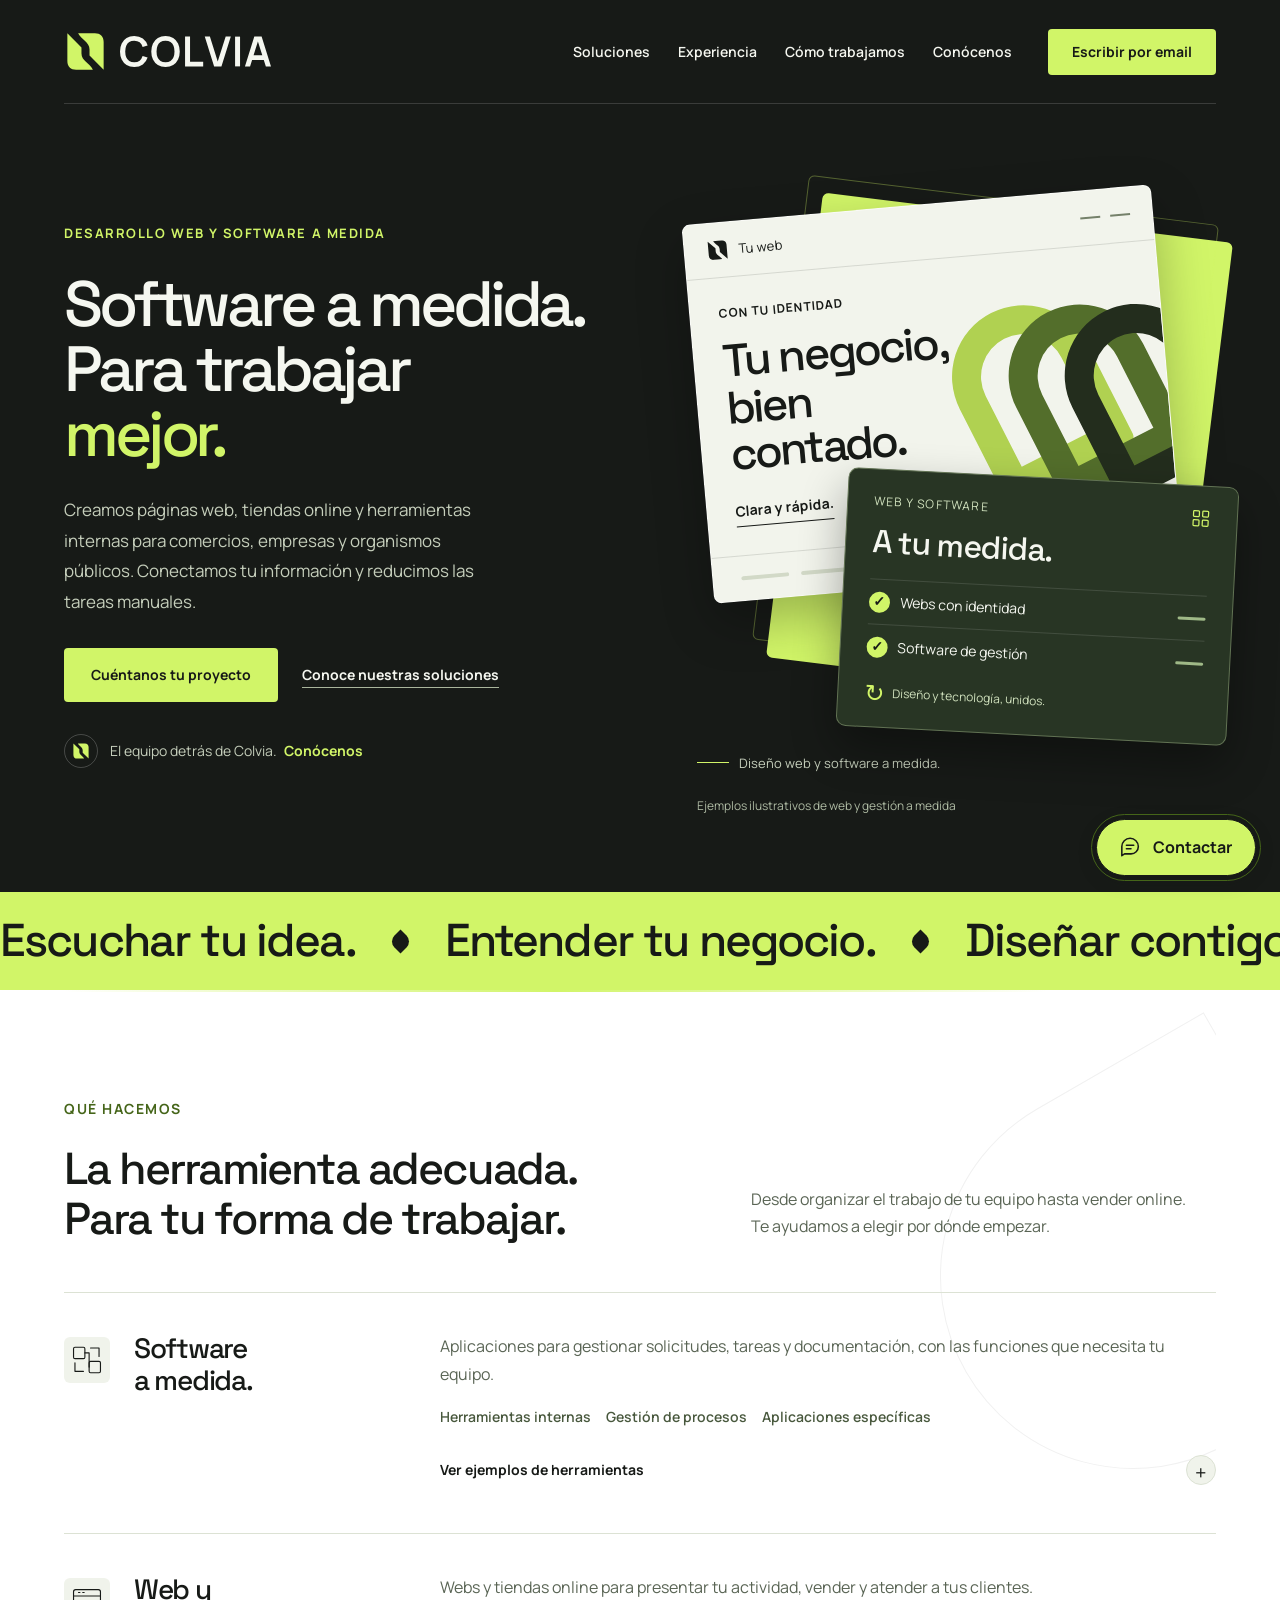
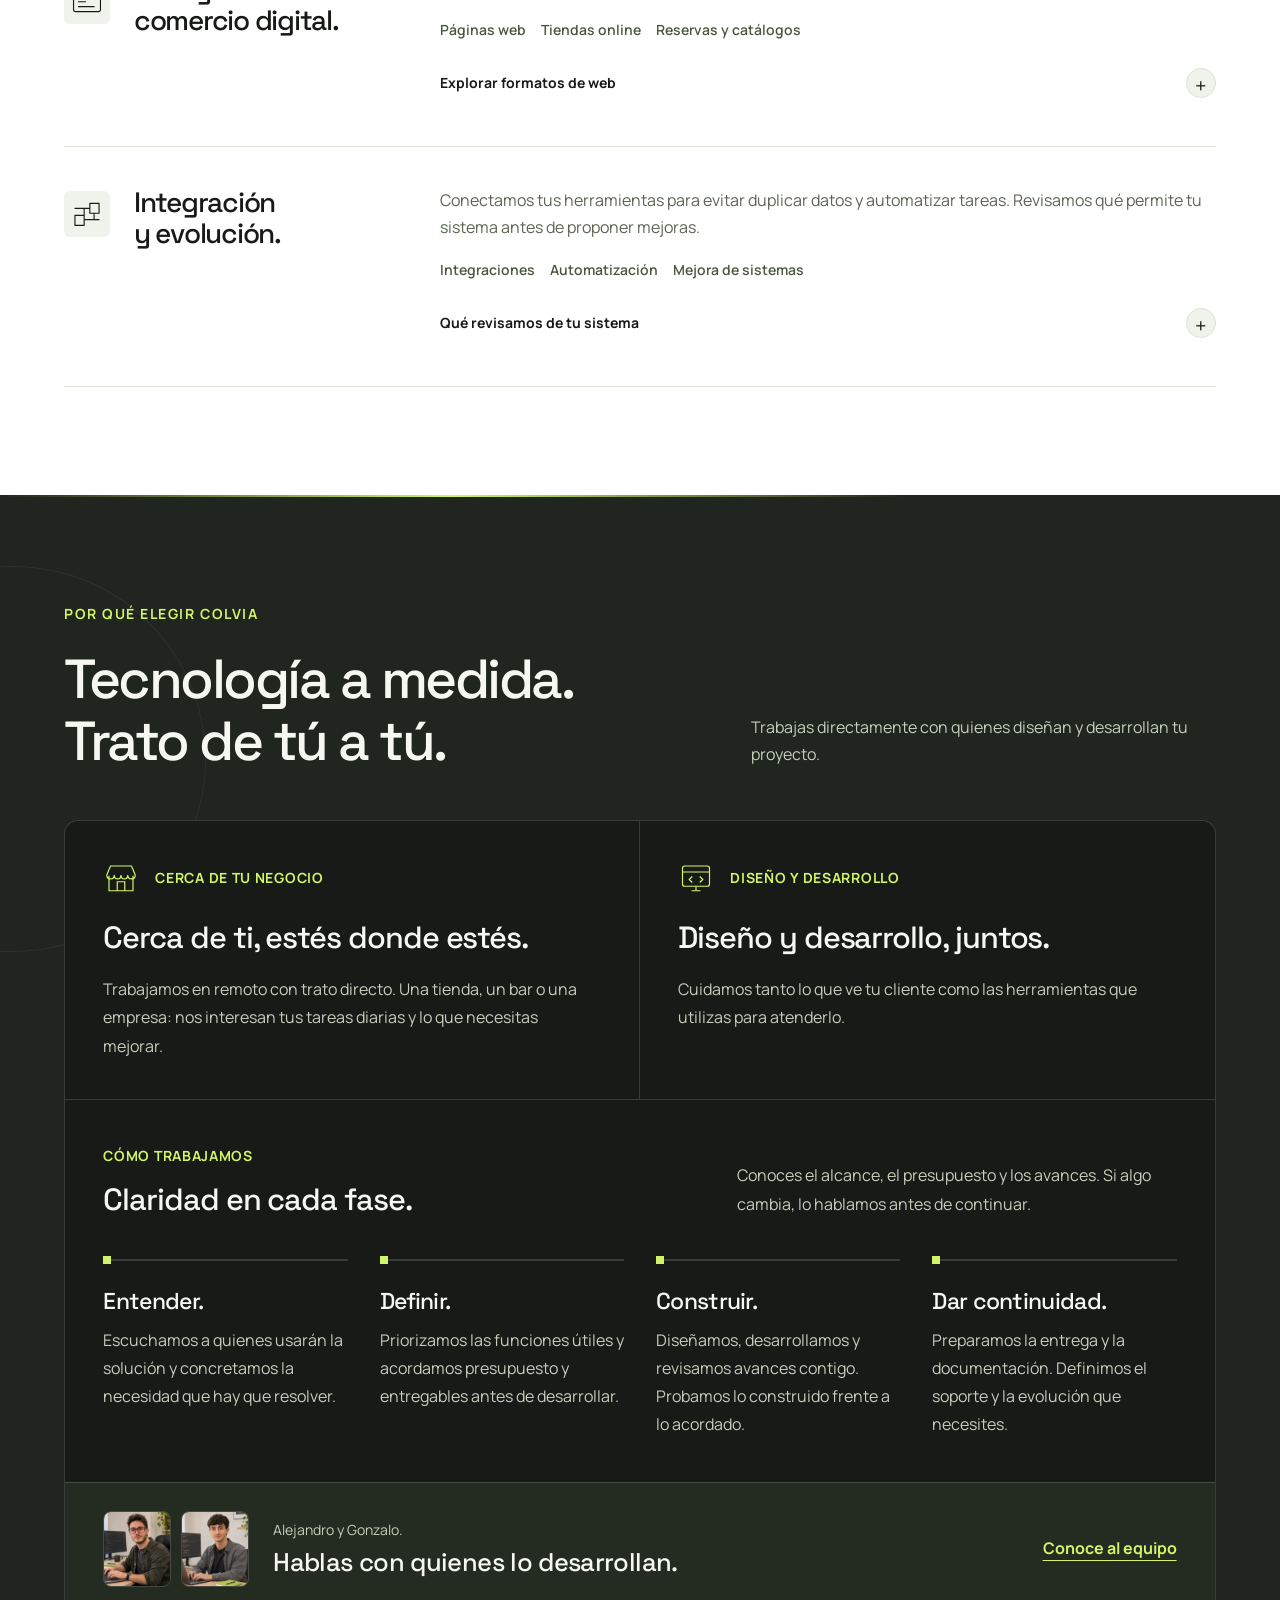
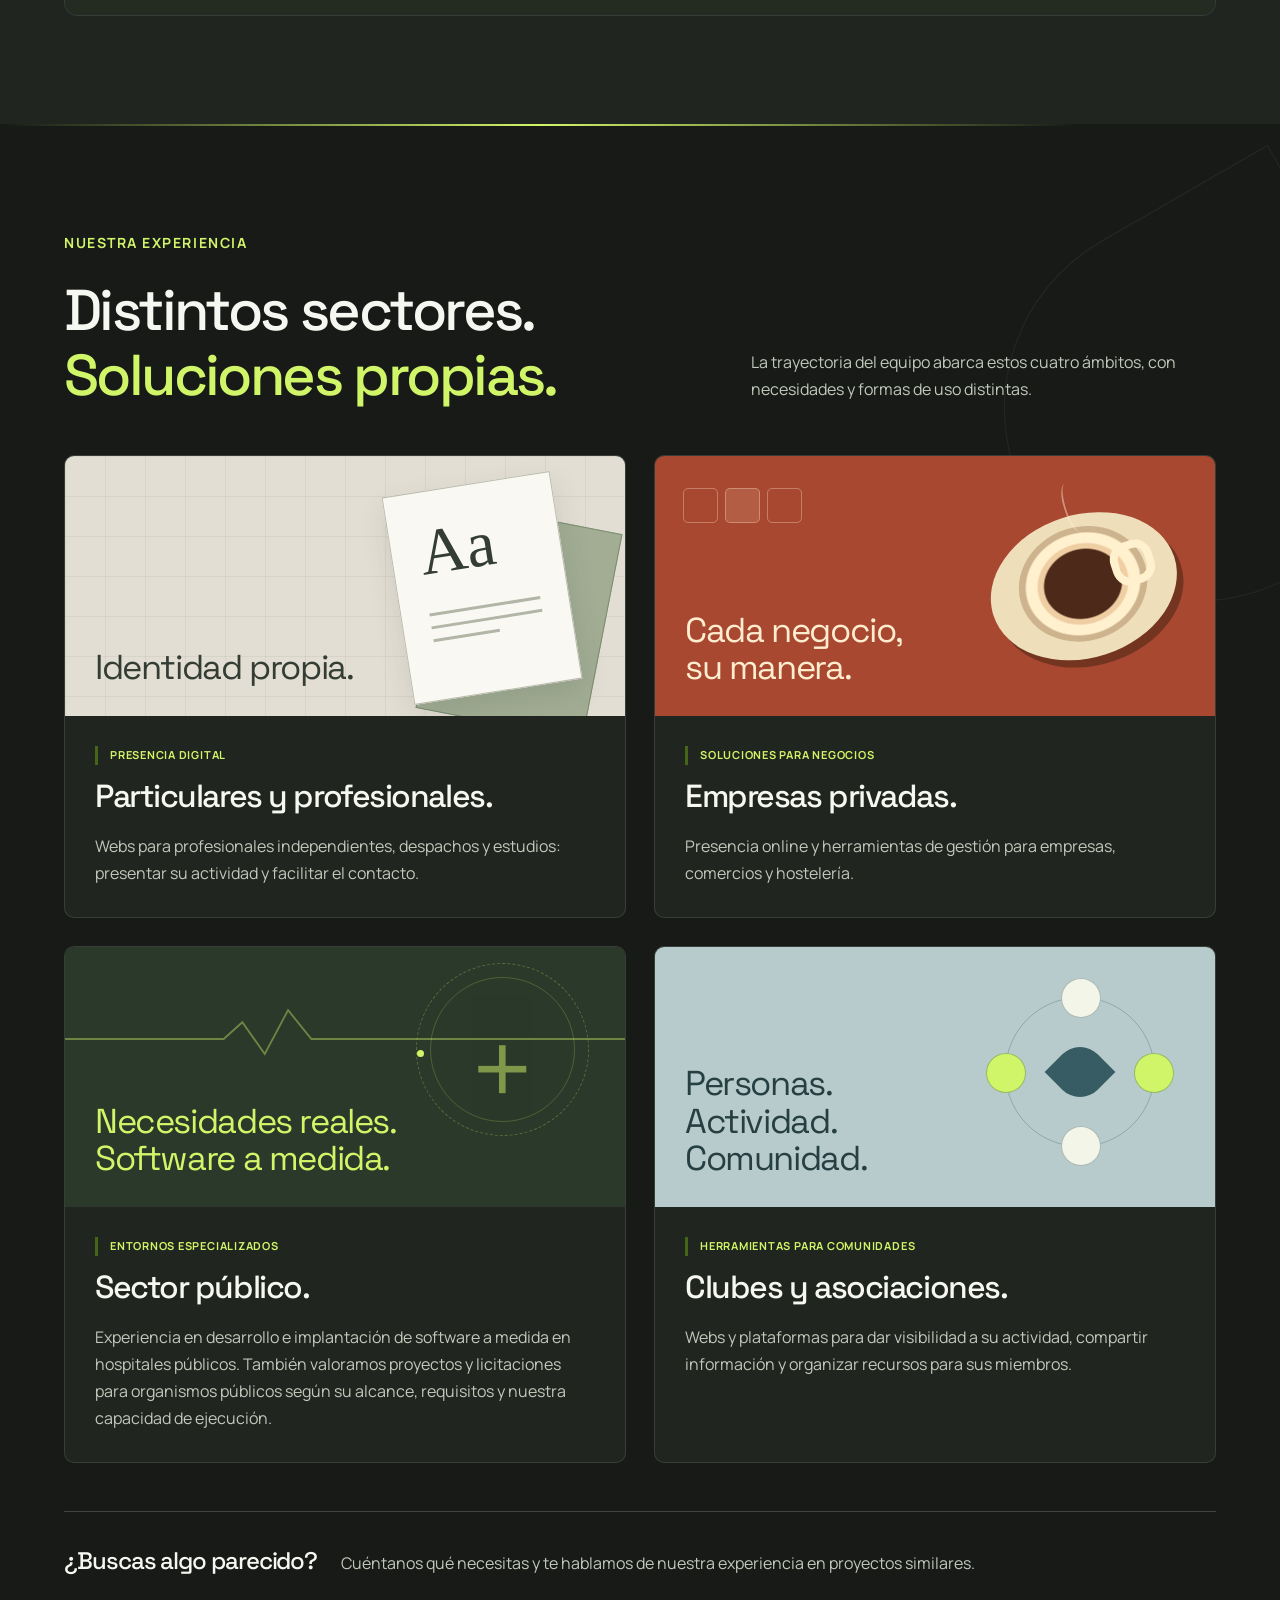
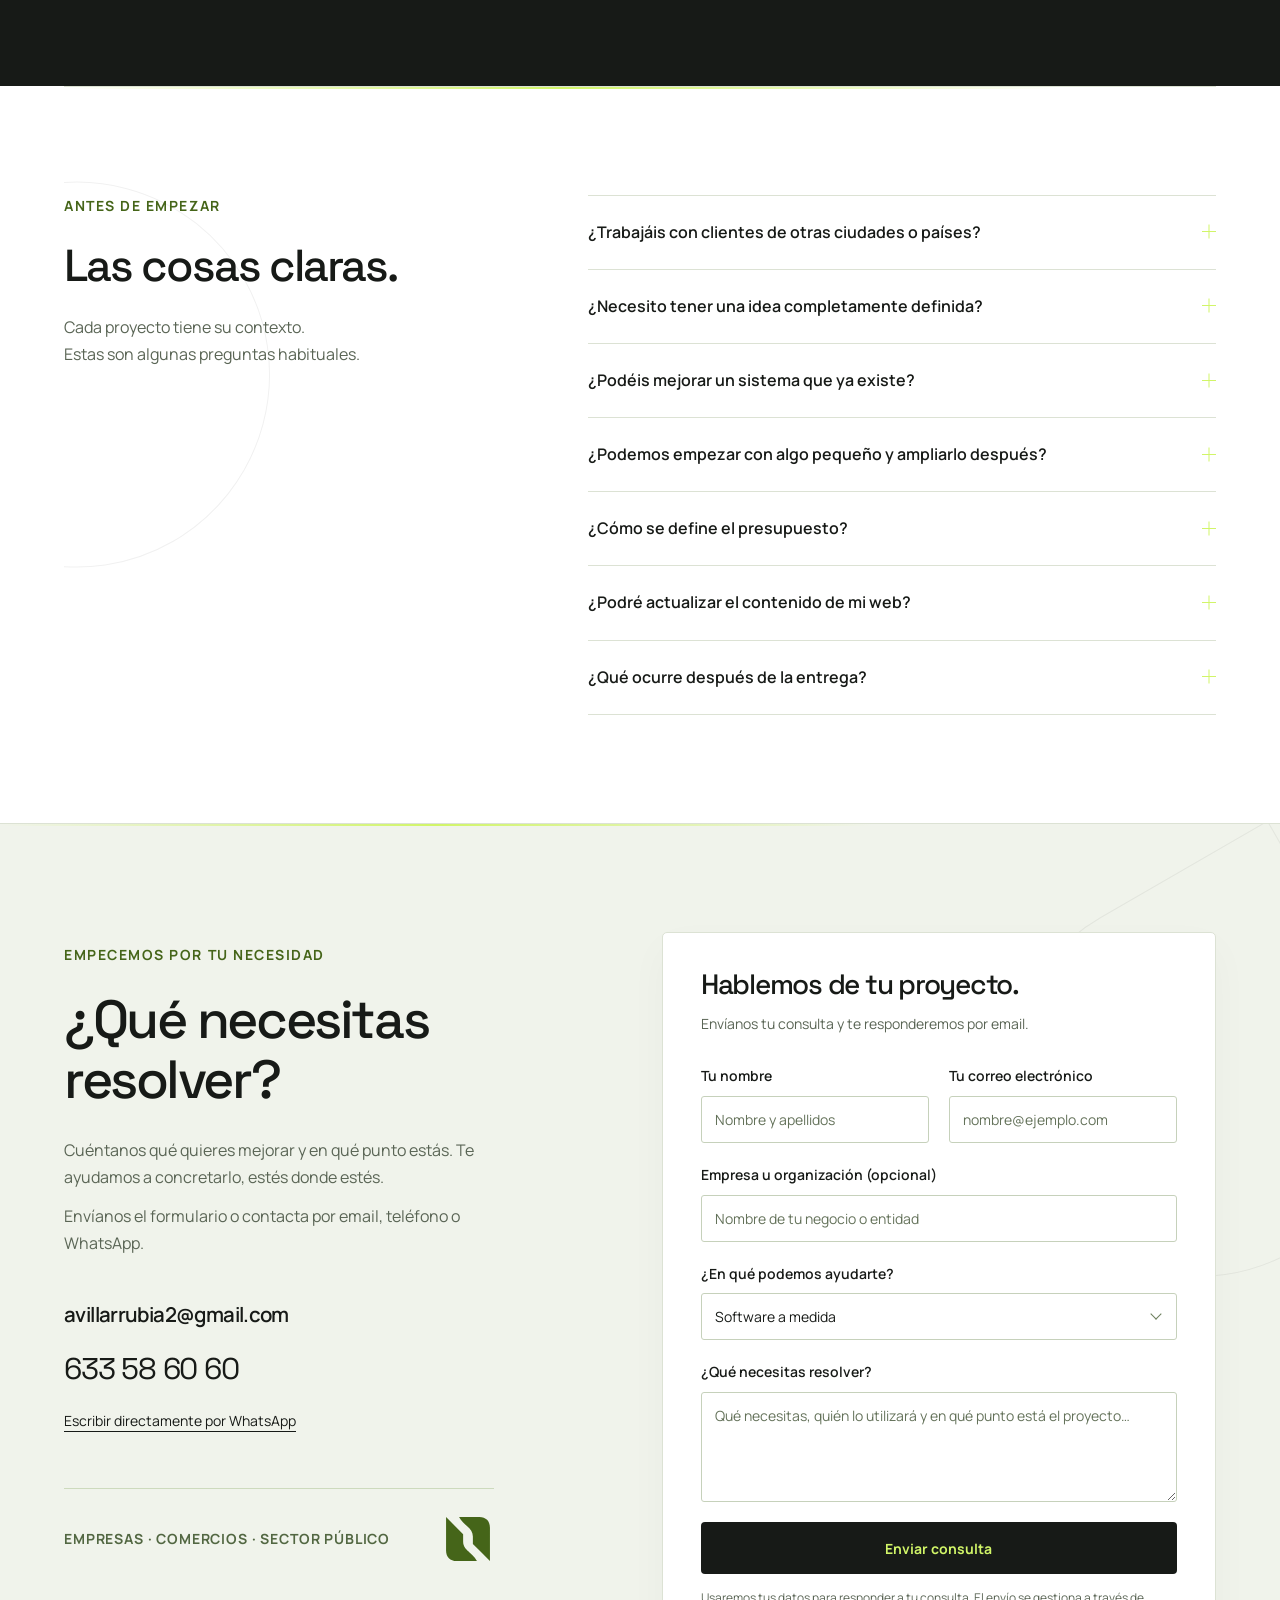
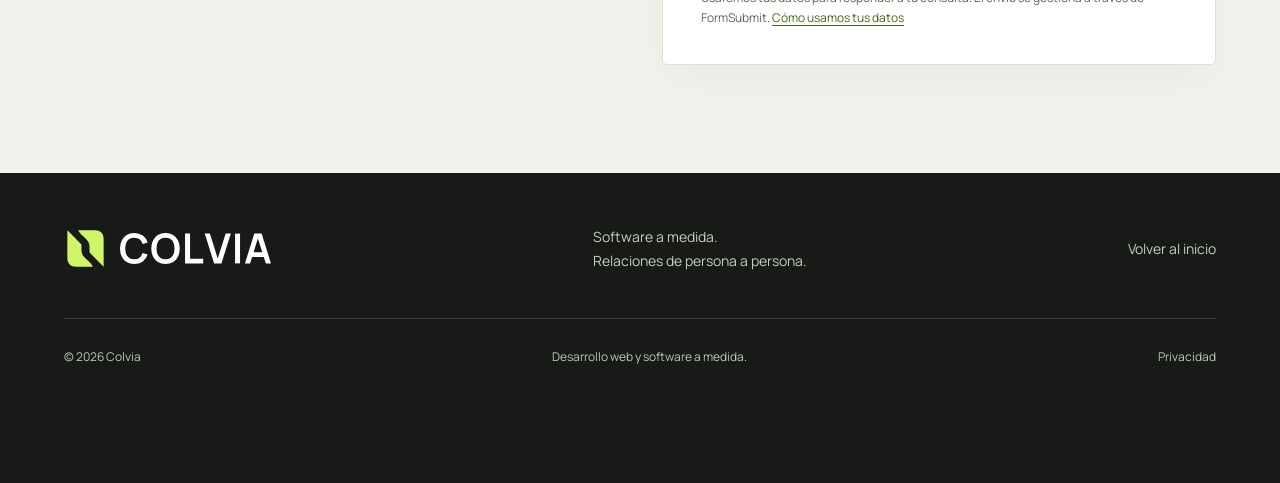
==== commit 7a3ed98d: "Balance web design and software in hero panel" ====
--- a/index.html
+++ b/index.html
@@ -317,7 +317,7 @@
               </div>
               <div class="studio-workspace">
                 <div class="studio-workspace-top">
-                  <span>SOFTWARE A MEDIDA</span
+                  <span>WEB Y SOFTWARE</span
                   ><svg viewBox="0 0 24 24" fill="none">
                     <rect x="3" y="3" width="7" height="7" rx="1" />
                     <rect x="14" y="3" width="7" height="7" rx="1" />
@@ -325,21 +325,21 @@
                     <rect x="14" y="14" width="7" height="7" rx="1" />
                   </svg>
                 </div>
-                <strong>Trabaja mejor.</strong>
+                <strong>A tu medida.</strong>
                 <div class="studio-task">
-                  <span class="studio-check">✓</span><span>Conecta servicios</span
+                  <span class="studio-check">✓</span><span>Webs con identidad</span
                   ><span class="studio-task-line"></span>
                 </div>
                 <div class="studio-task">
-                  <span class="studio-check">✓</span><span>Automatiza tareas</span
+                  <span class="studio-check">✓</span><span>Software de gestión</span
                   ><span class="studio-task-line"></span>
                 </div>
                 <div class="studio-sync">
-                  <span class="studio-sync-icon">↻</span>Adaptado a tu negocio.
+                  <span class="studio-sync-icon">↻</span>Diseño y tecnología, unidos.
                 </div>
               </div>
               <div class="studio-label">
-                <span></span>Web y gestión conectadas.
+                <span></span>Diseño web y software a medida.
               </div>
             </div>
             <figcaption id="studio-caption">
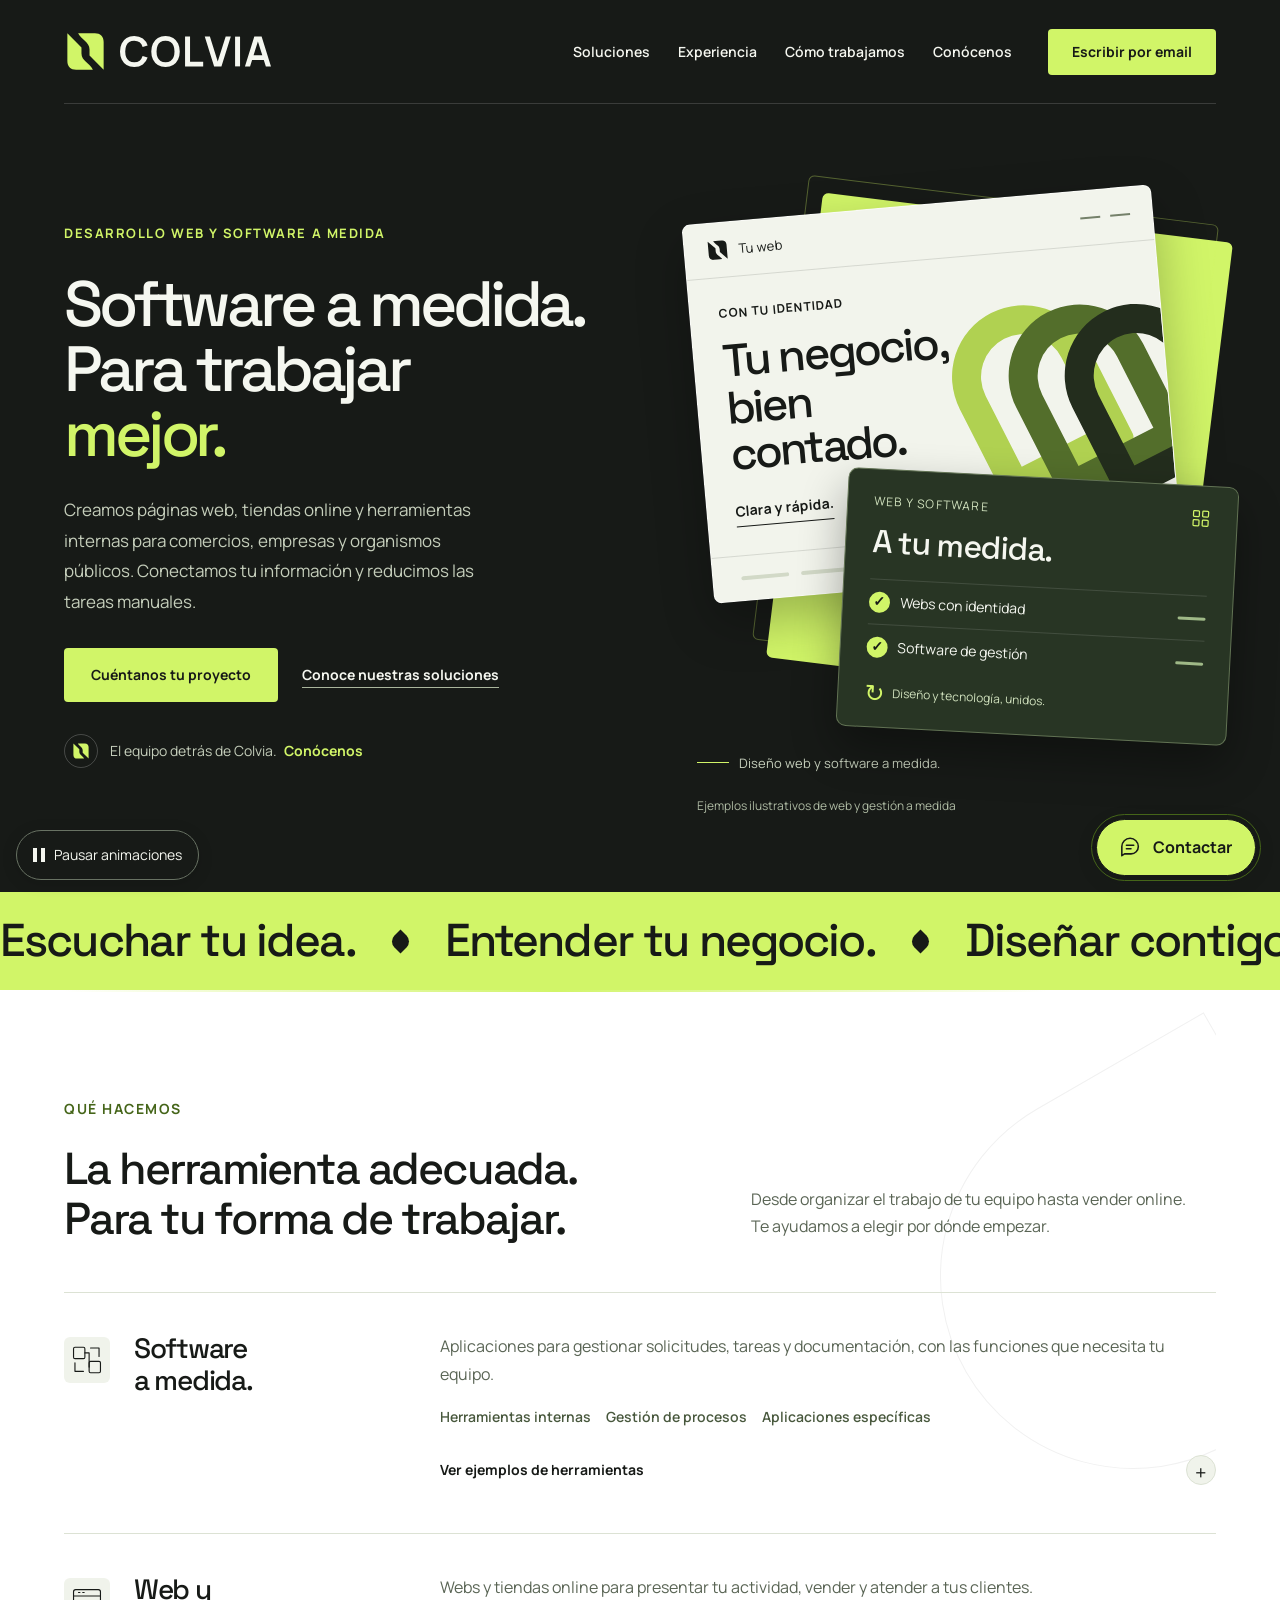
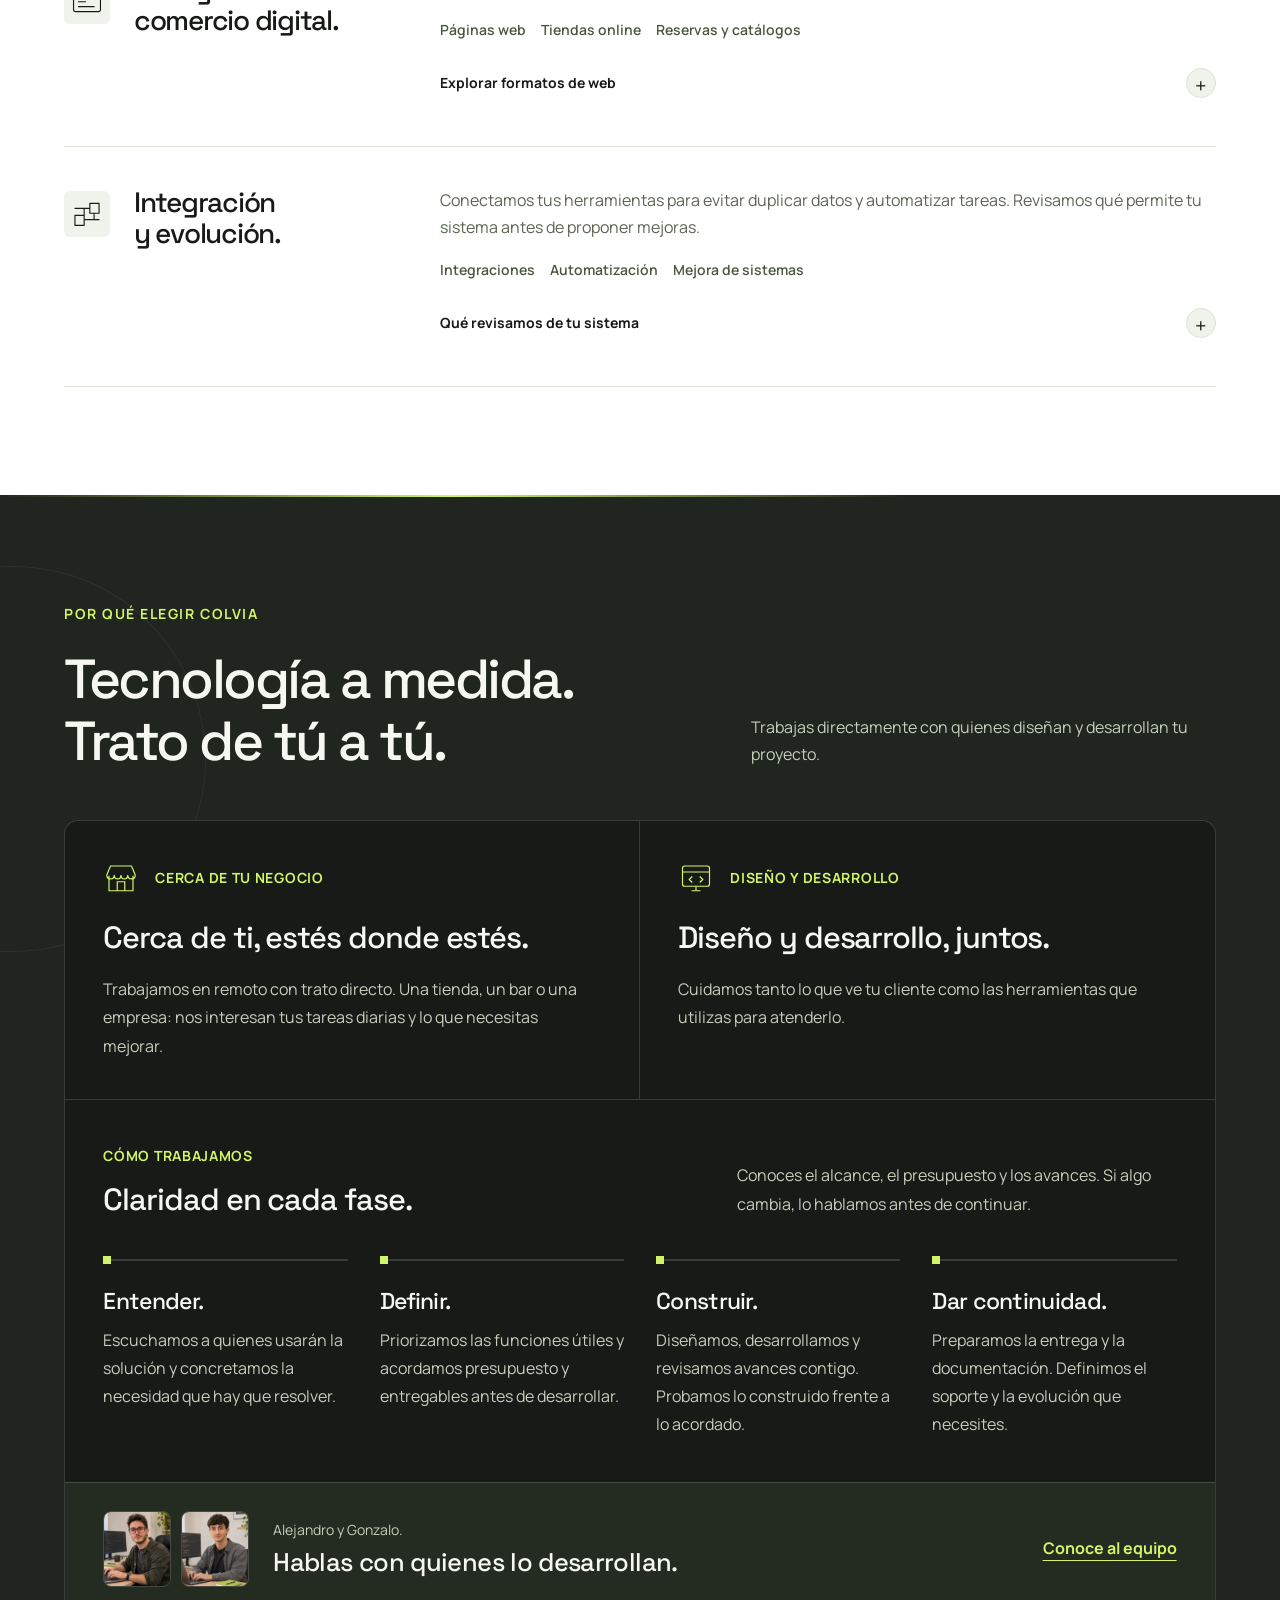
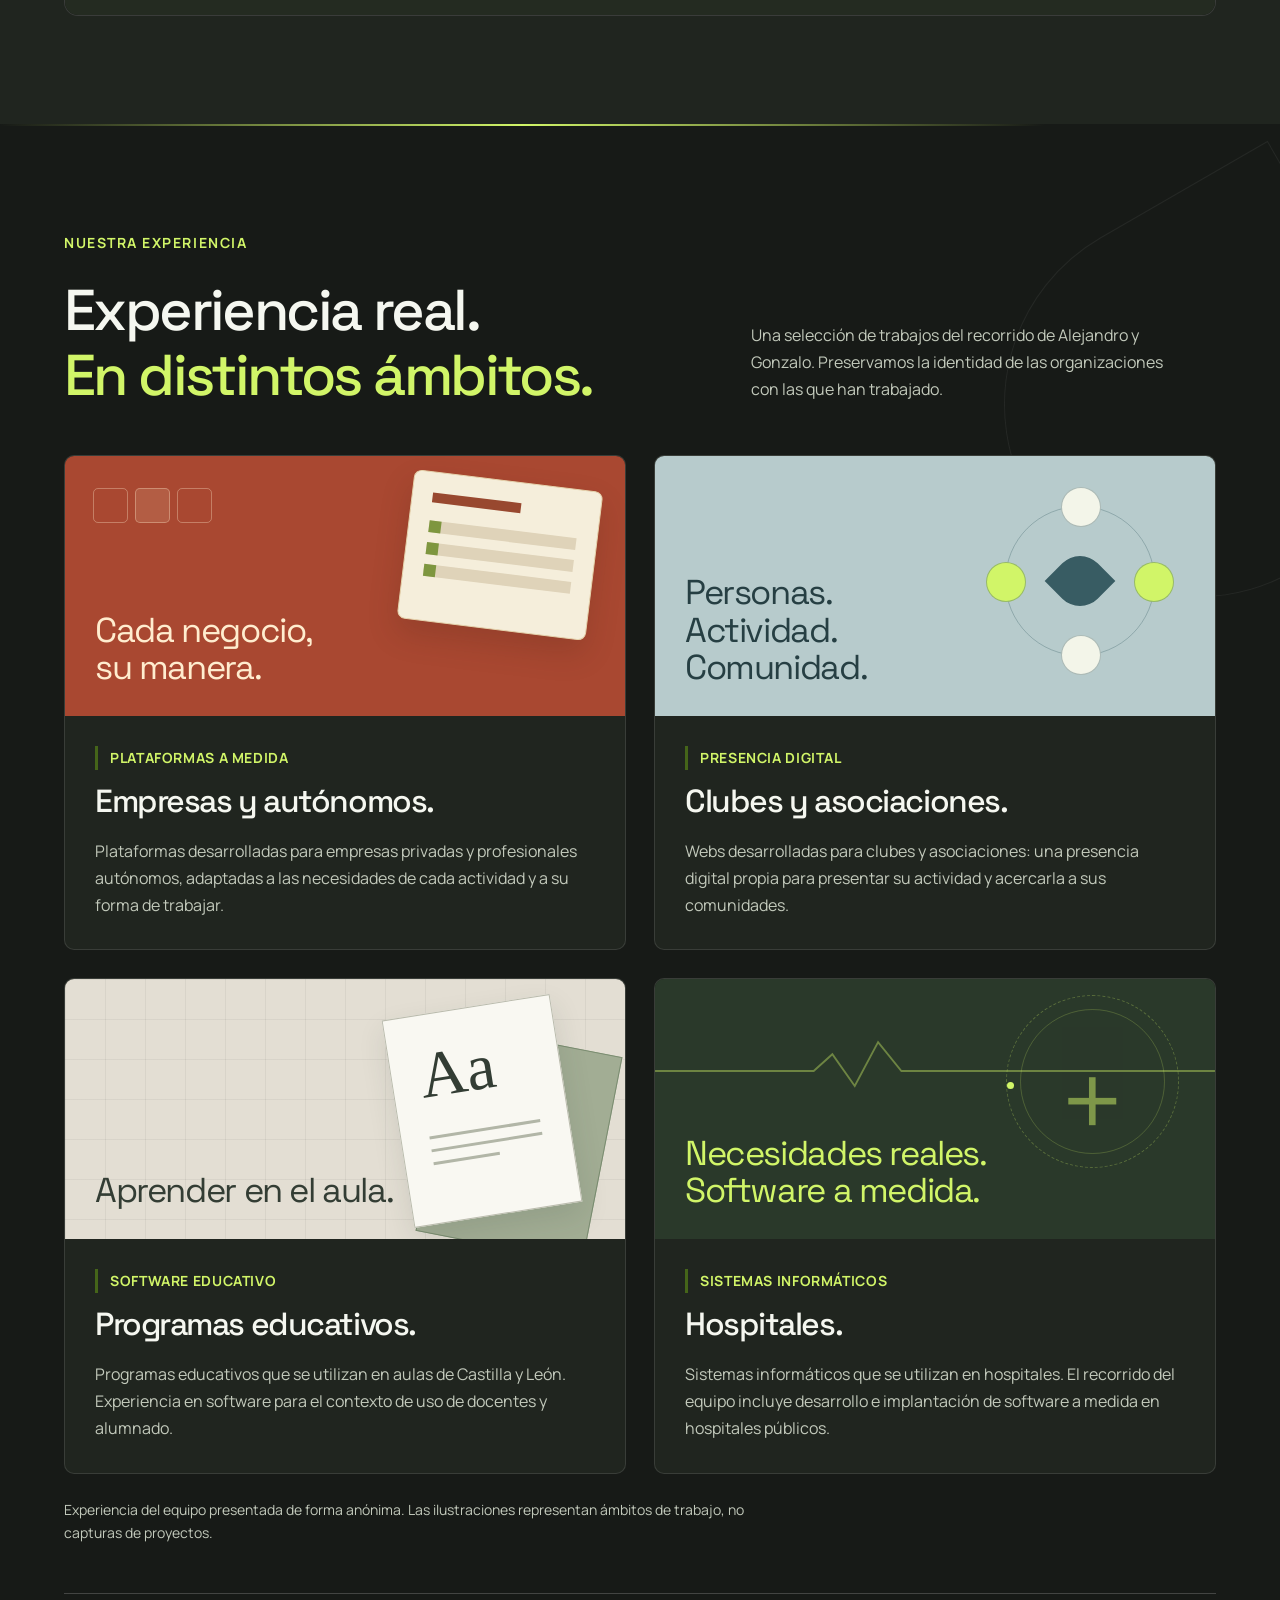
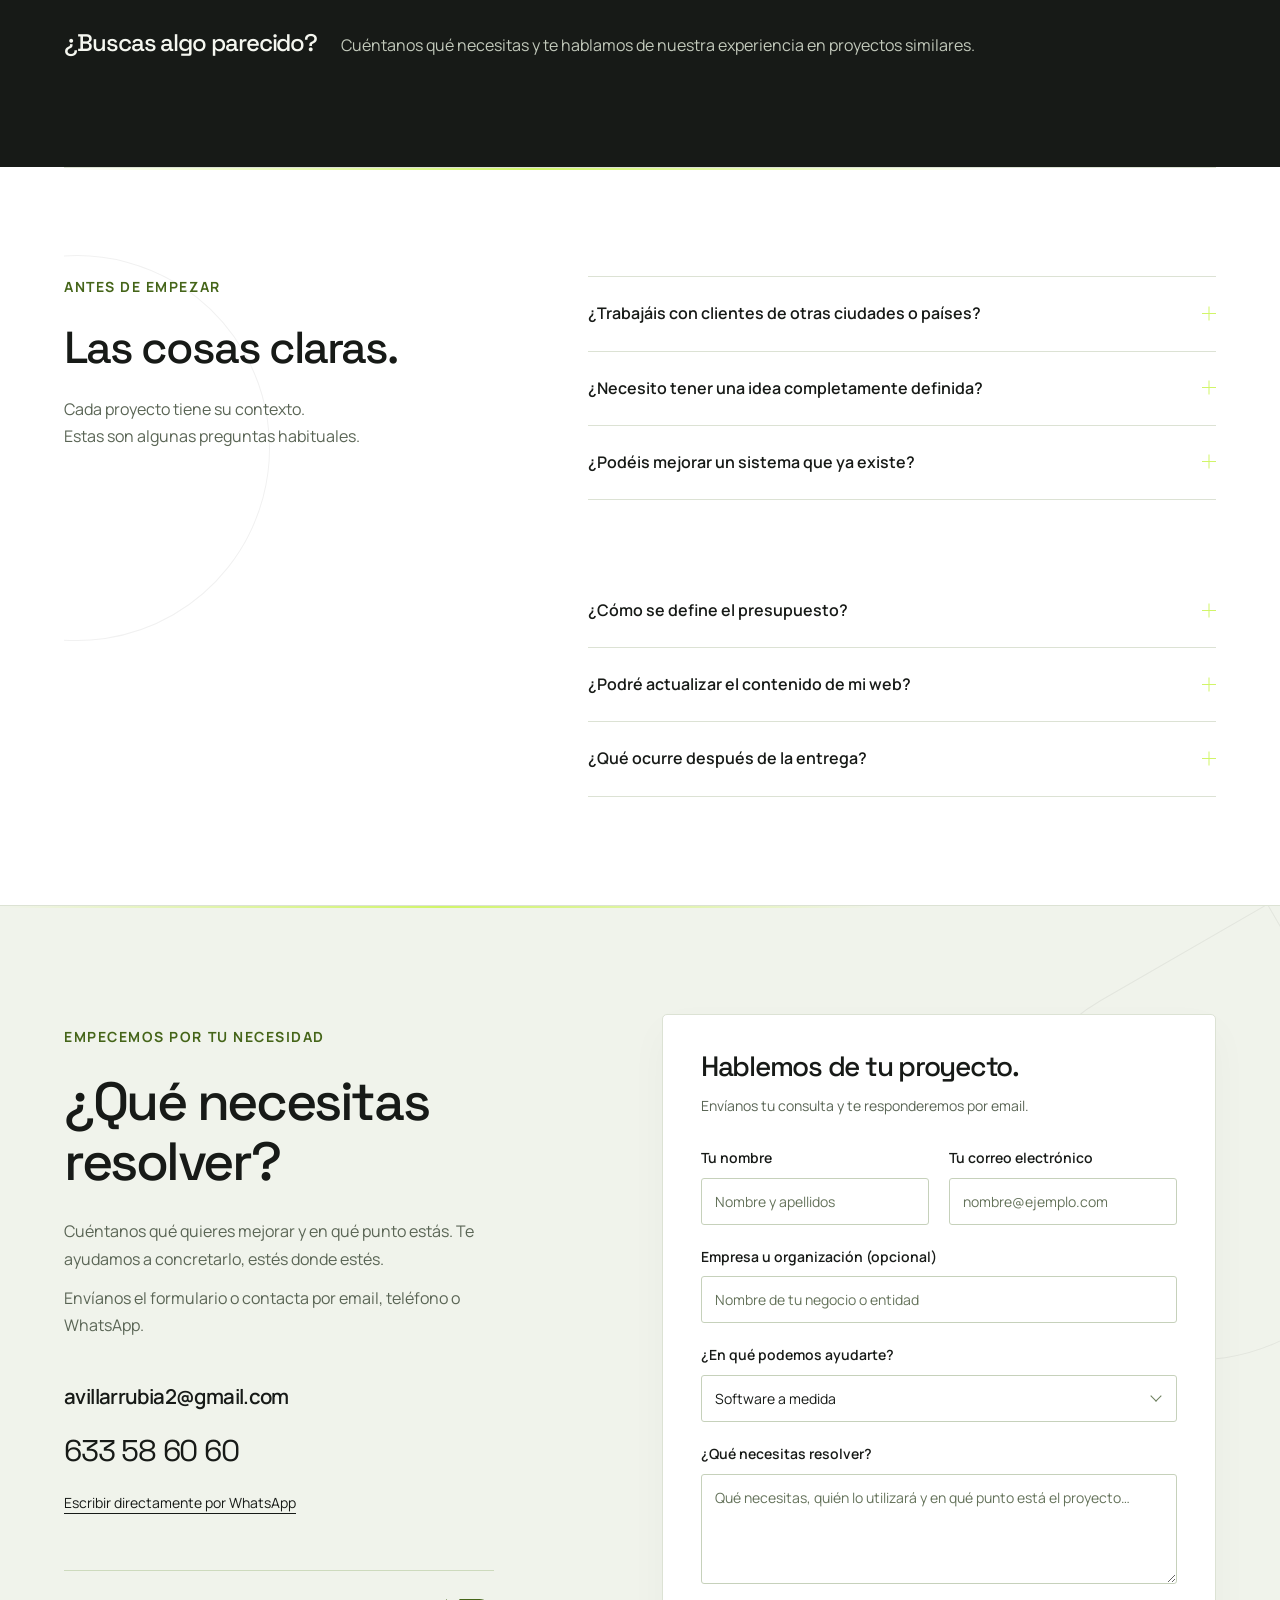
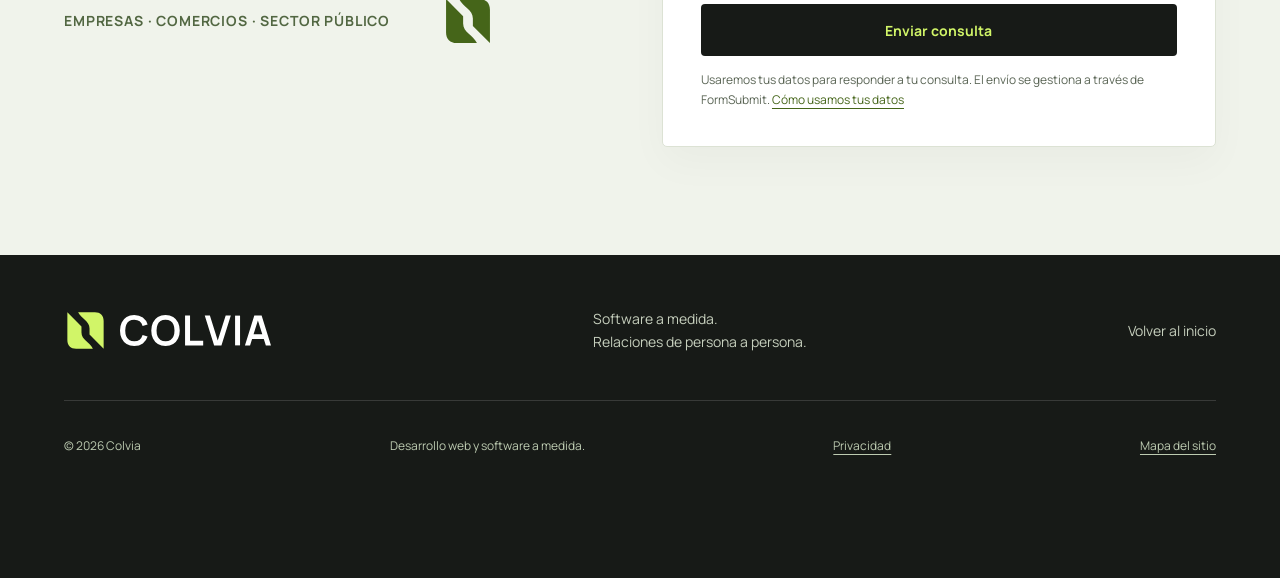
==== commit 0f8e9663: "Publish reviewed navigation, accessibility, privacy and experience updates" ====
--- a/index.html
+++ b/index.html
@@ -217,14 +217,15 @@
       type="font/woff2"
       crossorigin
     />
-    <link rel="stylesheet" href="styles.css?v=20261122-contact-navigation" />
-    <link rel="stylesheet" href="why-colvia.css?v=20261122-why5-seo" />
-    <link rel="stylesheet" href="portfolio.css?v=20261121-portfolio3" />
-    <link rel="stylesheet" href="motion.css?v=20261122-contact-navigation" />
-    <link rel="stylesheet" href="hero.css?v=20261122-studio1" />
-    <script src="app.js?v=20261123-agents" defer></script>
-    <script src="motion.js?v=20261122-about-entrance" defer></script>
-  </head>
+    <link rel="stylesheet" href="styles.css?v=20261123-review" />
+    <link rel="stylesheet" href="why-colvia.css?v=20261123-review" />
+    <link rel="stylesheet" href="portfolio.css?v=20261123-review" />
+    <link rel="stylesheet" href="motion.css?v=20261123-review" />
+    <link rel="stylesheet" href="hero.css?v=20261123-review" />
+    <script src="app.js?v=20261123-review" defer></script>
+    <script src="motion.js?v=20261123-review" defer blocking="render"></script>
+  <link rel="sitemap" type="application/xml" href="sitemap.xml">
+</head>
   <body>
     <div class="reading-progress" aria-hidden="true"></div>
     <a class="skip-link" href="#contenido">Saltar al contenido</a>
@@ -643,16 +644,48 @@
             <div>
               <p class="eyebrow">NUESTRA EXPERIENCIA</p>
               <h2 id="experience-title">
-                Distintos sectores.<span>Soluciones propias.</span>
+                Experiencia real.<span>En distintos ámbitos.</span>
               </h2>
             </div>
             <p>
-              La trayectoria del equipo abarca estos cuatro ámbitos, con
-              necesidades y formas de uso distintas.
+              Una selección de trabajos del recorrido de Alejandro y Gonzalo.
+              Preservamos la identidad de las organizaciones con las que han trabajado.
             </p>
           </div>
           <div class="portfolio-grid">
-            <article class="portfolio-card reveal">
+<article class="portfolio-card reveal">
+              <div class="portfolio-preview sector-business" aria-hidden="true">
+                <div class="business-stack"><i></i><i></i><i></i></div>
+                <div class="platform-window"><span></span><i></i><i></i><i></i></div>
+                <span class="sector-visual-word"
+                  >Cada negocio,<br />su manera.</span
+                >
+              </div>
+              <div class="portfolio-copy">
+                <p class="case-type">PLATAFORMAS A MEDIDA</p>
+                <h3>Empresas y autónomos.</h3>
+                <p>Plataformas desarrolladas para empresas privadas y profesionales autónomos, adaptadas a las necesidades de cada actividad y a su forma de trabajar.</p>
+              </div>
+            </article>
+<article class="portfolio-card reveal">
+              <div
+                class="portfolio-preview sector-community"
+                aria-hidden="true"
+              >
+                <div class="community-orbit">
+                  <i></i><i></i><i></i><i></i><span></span>
+                </div>
+                <span class="sector-visual-word"
+                  >Personas.<br />Actividad.<br />Comunidad.</span
+                >
+              </div>
+              <div class="portfolio-copy">
+                <p class="case-type">PRESENCIA DIGITAL</p>
+                <h3>Clubes y asociaciones.</h3>
+                <p>Webs desarrolladas para clubes y asociaciones: una presencia digital propia para presentar su actividad y acercarla a sus comunidades.</p>
+              </div>
+            </article>
+<article class="portfolio-card reveal">
               <div
                 class="portfolio-preview sector-professional"
                 aria-hidden="true"
@@ -662,39 +695,15 @@
                   <span>Aa</span><i></i><i></i><i></i>
                 </div>
                 <div class="sector-paper-back"></div>
-                <span class="sector-visual-word">Identidad propia.</span>
+                <span class="sector-visual-word">Aprender en el aula.</span>
               </div>
               <div class="portfolio-copy">
-                <p class="case-type">PRESENCIA DIGITAL</p>
-                <h3>Particulares y profesionales.</h3>
-                <p>
-                  Webs para profesionales independientes, despachos y estudios:
-                  presentar su actividad y facilitar el contacto.
-                </p>
+                <p class="case-type">SOFTWARE EDUCATIVO</p>
+                <h3>Programas educativos.</h3>
+                <p>Programas educativos que se utilizan en aulas de Castilla y León. Experiencia en software para el contexto de uso de docentes y alumnado.</p>
               </div>
             </article>
-            <article class="portfolio-card reveal">
-              <div class="portfolio-preview sector-business" aria-hidden="true">
-                <div class="business-stack"><i></i><i></i><i></i></div>
-                <div class="coffee-scene">
-                  <span class="coffee-saucer"></span
-                  ><span class="coffee-cup"></span
-                  ><span class="coffee-steam"></span>
-                </div>
-                <span class="sector-visual-word"
-                  >Cada negocio,<br />su manera.</span
-                >
-              </div>
-              <div class="portfolio-copy">
-                <p class="case-type">SOLUCIONES PARA NEGOCIOS</p>
-                <h3>Empresas privadas.</h3>
-                <p>
-                  Presencia online y herramientas de gestión para empresas,
-                  comercios y hostelería.
-                </p>
-              </div>
-            </article>
-            <article class="portfolio-card reveal" id="sector-publico">
+<article class="portfolio-card reveal" id="sector-publico">
               <div class="portfolio-preview sector-public" aria-hidden="true">
                 <div class="health-orbit"><i></i><b>+</b></div>
                 <svg class="sector-pulse" viewBox="0 0 600 80">
@@ -709,38 +718,13 @@
                 >
               </div>
               <div class="portfolio-copy">
-                <p class="case-type">ENTORNOS ESPECIALIZADOS</p>
-                <h3>Sector público.</h3>
-                <p>
-                  Experiencia en desarrollo e implantación de software a medida
-                  en hospitales públicos. También valoramos proyectos y
-                  licitaciones para organismos públicos según su alcance,
-                  requisitos y nuestra capacidad de ejecución.
-                </p>
+                <p class="case-type">SISTEMAS INFORMÁTICOS</p>
+                <h3>Hospitales.</h3>
+                <p>Sistemas informáticos que se utilizan en hospitales. El recorrido del equipo incluye desarrollo e implantación de software a medida en hospitales públicos.</p>
               </div>
             </article>
-            <article class="portfolio-card reveal">
-              <div
-                class="portfolio-preview sector-community"
-                aria-hidden="true"
-              >
-                <div class="community-orbit">
-                  <i></i><i></i><i></i><i></i><span></span>
-                </div>
-                <span class="sector-visual-word"
-                  >Personas.<br />Actividad.<br />Comunidad.</span
-                >
-              </div>
-              <div class="portfolio-copy">
-                <p class="case-type">HERRAMIENTAS PARA COMUNIDADES</p>
-                <h3>Clubes y asociaciones.</h3>
-                <p>
-                  Webs y plataformas para dar visibilidad a su actividad,
-                  compartir información y organizar recursos para sus miembros.
-                </p>
-              </div>
-            </article>
-          </div>
+</div>
+<p class="portfolio-note">Experiencia del equipo presentada de forma anónima. Las ilustraciones representan ámbitos de trabajo, no capturas de proyectos.</p>
           <div class="portfolio-closing reveal">
             <div>
               <h3>¿Buscas algo parecido?</h3>
@@ -1005,9 +989,7 @@
             <p class="form-footnote" id="form-footnote">
               Usaremos tus datos para responder a tu consulta. El envío se
               gestiona a través de FormSubmit.
-              <button class="form-privacy" type="button" data-privacy>
-                Cómo usamos tus datos
-              </button>
+              <a class="form-privacy" href="privacidad.html" data-privacy>Cómo usamos tus datos</a>
             </p>
             <p id="form-status" role="status" aria-live="polite"></p>
             <noscript
@@ -1038,9 +1020,8 @@
         <div class="footer-bottom">
           <span>© <span id="year">2026</span> Colvia</span
           ><span>Desarrollo web y software a medida.</span
-          ><button type="button" class="privacy-trigger" data-privacy>
-            Privacidad
-          </button>
+          ><a href="privacidad.html" class="privacy-trigger" data-privacy>Privacidad</a>
+          <a class="sitemap-link" href="sitemap.xml">Mapa del sitio</a>
         </div>
       </div>
     </footer>
@@ -1106,6 +1087,11 @@
         eliges.
       </p>
       <p>
+        Atendemos tu solicitud y, si lo pides, preparamos una propuesta. Puedes
+        solicitar acceso, rectificación o supresión de tus datos escribiéndonos.
+        <a href="privacidad.html">Leer la información completa de privacidad</a>.
+      </p>
+      <p>
         Para cualquier consulta sobre tus datos, escríbenos a
         <a href="mailto:avillarrubia2@gmail.com">avillarrubia2@gmail.com</a>.
       </p>
--- a/styles.css
+++ b/styles.css
@@ -196,6 +196,8 @@
 }
 .header-shell {
   background: #fff;
+  position: relative;
+  z-index: 20;
 }
 .site-header {
   height: 104px;
@@ -2379,3 +2381,30 @@
     display: none;
   }
 }
+
+/* Ordinary privacy links retain their native no-JavaScript destination. */
+.privacy-trigger, .form-privacy { display: inline-block; text-decoration: underline; text-underline-offset: 4px; }
+.footer-bottom .privacy-trigger { min-height: 44px; display: inline-flex; align-items: center; }
+.dialog-close { width: 44px; height: 44px; }
+@media (max-width: 1100px) {
+  html:not(.js-ready) .site-header { height: auto; padding-block: 22px; flex-wrap: wrap; }
+  html:not(.js-ready) .menu-toggle { display: none; }
+  html:not(.js-ready) .site-header nav { display: flex; flex-wrap: wrap; width: 100%; position: static; box-shadow: none; gap: 10px 20px; padding: 0; border: 0; }
+  html:not(.js-ready) .site-header nav .button { margin-top: 0; }
+}
+
+/* A shorter mobile reading path, preserving readable text and every section. */
+@media (max-width: 600px) {
+  .section { padding-block: 48px; }
+  .service-row { padding-block: 24px; gap: 16px; }
+  .faq-section { gap: 28px; }
+  .faq-list summary { padding-block: 18px; }
+  .faq-answer, .process-list p { font-size: 1rem; }
+  .contact-copy > p:not(.eyebrow) { margin-top: 18px; }
+  .form-footnote { font-size: .875rem; }
+  .site-footer { padding-bottom: 96px; }
+}
+
+.footer-bottom { flex-wrap: wrap; gap: 12px 24px; }
+.sitemap-link { display: inline-flex; align-items: center; min-height: 44px; text-decoration: underline; text-underline-offset: 4px; }
+@media (prefers-reduced-motion: reduce) { html { scroll-behavior: auto; } }
--- a/why-colvia.css
+++ b/why-colvia.css
@@ -249,3 +249,14 @@
     margin-left: 0;
   }
 }
+
+@media (max-width: 650px) {
+  .why-benefit-card { padding: 22px; }
+  .why-benefit-card h3 { margin-bottom: 12px; }
+  .why-card-label { margin-bottom: 14px; }
+  .why-process { padding: 26px 22px; }
+  .why-process-heading { gap: 18px; }
+  .why-process .process-list { gap: 22px; margin-top: 24px; }
+  .why-process .process-line { margin-bottom: 12px; }
+  .why-team { padding: 22px; }
+}
--- a/portfolio.css
+++ b/portfolio.css
@@ -410,3 +410,27 @@
     inset: 35px;
   }
 }
+
+.portfolio-note { color: #c2c9bb; font-size: .875rem; margin-top: 24px; max-width: 76ch; }
+.platform-window { position: absolute; width: 190px; height: 150px; right: 30px; top: 24px; padding: 20px; background: #f5eedb; border: 1px solid #e5d3ad; border-radius: 8px; transform: rotate(7deg); box-shadow: 0 14px 30px #43201730; }
+.platform-window span { display: block; width: 60%; height: 10px; background: #98482f; margin-bottom: 18px; }
+.platform-window i { display: block; height: 12px; margin-top: 10px; border-left: 12px solid #7e963f; background: #dfd3b9; }
+.portfolio-section .case-type { font-size: .875rem; letter-spacing: .045em; }
+@media (max-width: 650px) {
+  .portfolio-preview { height: 165px; }
+  .portfolio-copy { padding: 22px; }
+  .portfolio-copy h3 { font-size: 27px; margin-bottom: 14px; }
+  .sector-visual-word { font-size: 25px; bottom: 18px; left: 22px; max-width: 64%; }
+  .sector-paper, .sector-paper-back { width: 105px; height: 130px; top: 12px; right: 20px; padding: 12px; }
+  .sector-paper span { font-size: 38px; margin-bottom: 12px; }
+  .sector-paper-back { top: 25px; right: 5px; }
+  .platform-window { width: 132px; height: 112px; right: 18px; top: 12px; padding: 12px; }
+  .platform-window span { height: 6px; margin-bottom: 10px; }
+  .platform-window i { height: 9px; margin-top: 8px; }
+  .community-orbit { width: 100px; height: 100px; top: 14px; right: 18px; }
+  .community-orbit > i:nth-child(1), .community-orbit > i:nth-child(3) { left: 30px; }
+  .community-orbit > i:nth-child(2), .community-orbit > i:nth-child(4) { top: 30px; }
+  .community-orbit > span { inset: 30px; }
+  .health-orbit { width: 95px; height: 95px; top: 12px; right: 18px; }
+  .portfolio-note { margin-top: 20px; }
+}
--- a/motion.css
+++ b/motion.css
@@ -409,25 +409,25 @@
     visibility: visible;
   }
   .motion-ready.page-entering:not(.page-about) .curtain-ink {
-    animation: intro-ink-lift 1.43s 1.29s cubic-bezier(0.76, 0, 0.24, 1) both;
+    animation: intro-ink-lift 0.65s 0.35s cubic-bezier(0.76, 0, 0.24, 1) both;
   }
   .motion-ready.page-entering:not(.page-about) .curtain-lime {
-    animation: intro-lime-lift 1.5s 1.5s cubic-bezier(0.76, 0, 0.24, 1) both;
+    animation: intro-lime-lift 0.7s 0.5s cubic-bezier(0.76, 0, 0.24, 1) both;
   }
   .motion-ready.page-entering:not(.page-about) .curtain-brand {
-    animation: intro-brand-away 0.64s 1.36s ease both;
+    animation: intro-brand-away 0.3s 0.4s ease both;
   }
   .motion-ready.page-entering:not(.page-about) .curtain-piece-one {
-    animation: intro-piece-one 1.21s cubic-bezier(0.16, 1, 0.3, 1) both;
+    animation: intro-piece-one 0.5s cubic-bezier(0.16, 1, 0.3, 1) both;
   }
   .motion-ready.page-entering:not(.page-about) .curtain-piece-two {
-    animation: intro-piece-two 1.21s 0.11s cubic-bezier(0.16, 1, 0.3, 1) both;
+    animation: intro-piece-two 0.5s 0.05s cubic-bezier(0.16, 1, 0.3, 1) both;
   }
   .motion-ready.page-entering:not(.page-about) .curtain-word > span {
-    animation: intro-word 1.14s 0.23s cubic-bezier(0.16, 1, 0.3, 1) both;
+    animation: intro-word 0.5s 0.1s cubic-bezier(0.16, 1, 0.3, 1) both;
   }
   .motion-ready.page-entering:not(.page-about) .curtain-rule {
-    animation: grow-line 1.14s 0.36s cubic-bezier(0.16, 1, 0.3, 1) both;
+    animation: grow-line 0.5s 0.15s cubic-bezier(0.16, 1, 0.3, 1) both;
   }
   .motion-ready.page-leaving .curtain-layer {
     animation: curtain-exit 0.45s cubic-bezier(0.76, 0, 0.24, 1) both;
@@ -863,49 +863,27 @@
     text-align: left;
   }
 }
-@media (prefers-reduced-motion: reduce) {
-  html:not(.motion-force) *,
-  html:not(.motion-force) *::before,
-  html:not(.motion-force) *::after {
-    animation: none !important;
-    transition: none !important;
-  }
-  html:not(.motion-force) .will-reveal {
-    opacity: 1;
-    transform: none;
-  }
-  html:not(.motion-force) .system-canvas {
-    transform: none;
-  }
-}
-
 /* Conócenos: editorial entrance, distinct from the home brand curtain. */
 .motion-ready.page-about .hero-copy > * {
   animation: none;
 }
 .motion-ready.page-about .hero-copy > .eyebrow {
-  animation: about-intro-copy 0.8s 0.05s ease both;
+  animation: about-intro-copy 0.5s 0.05s ease both;
 }
 .motion-ready.page-about .about-title-line > span {
-  animation: about-intro-line 1s 0.15s cubic-bezier(0.16, 1, 0.3, 1) both;
+  animation: about-intro-line 0.6s 0.1s cubic-bezier(0.16, 1, 0.3, 1) both;
 }
 .motion-ready.page-about .about-title-line:nth-child(2) > span {
-  animation-delay: 0.35s;
+  animation-delay: 0.2s;
 }
 .motion-ready.page-about .about-title-line:nth-child(3) > span {
-  animation-delay: 0.55s;
+  animation-delay: 0.3s;
 }
 .motion-ready.page-about .hero-copy > .hero-description {
-  animation: about-intro-copy 0.9s 0.65s ease both;
+  animation: about-intro-copy 0.5s 0.4s ease both;
 }
 .motion-ready.page-about .about-emblem {
-  animation: about-intro-emblem 1.35s 0.45s cubic-bezier(0.16, 1, 0.3, 1) both;
-}
-.motion-ready.page-leaving.page-to-about .page-curtain {
-  visibility: hidden;
-}
-.motion-ready.page-leaving.page-to-about main {
-  animation: about-page-exit 0.36s ease both;
+  animation: about-intro-emblem 0.7s 0.25s cubic-bezier(0.16, 1, 0.3, 1) both;
 }
 @keyframes about-intro-line {
   from {
@@ -935,32 +913,118 @@
   to {
     opacity: 1;
     transform: translateX(0) scale(1) rotate(0);
-  }
-}
-@keyframes about-page-exit {
-  to {
-    opacity: 0;
-    transform: translateX(-24px);
   }
 }
 
 /* Internal links and history keep the content immediately available. */
 .motion-ready.page-return .hero-copy > *,
 .motion-ready.page-about.page-return .hero-copy > *,
+.motion-ready.page-return .hero-visual,
 .motion-ready.page-return .about-title-line > span,
 .motion-ready.page-return .about-emblem {
   animation: none;
 }
-.motion-ready.page-leaving .page-curtain,
-.motion-ready.page-leaving.page-to-about .page-curtain {
+.motion-ready.page-leaving .page-curtain {
   visibility: hidden;
 }
-.motion-ready.page-leaving main,
-.motion-ready.page-leaving.page-to-about main {
-  animation: page-soft-exit 0.16s ease both;
+.motion-ready.page-leaving main {
+  animation: page-soft-exit 0.24s cubic-bezier(0.4, 0, 0.6, 1) both;
+}
+.motion-ready.page-arriving main {
+  animation: page-soft-enter 0.45s cubic-bezier(0.22, 1, 0.36, 1) both;
 }
 @keyframes page-soft-exit {
   to {
-    opacity: 0.35;
-  }
-}
+    opacity: 0.75;
+    transform: translateY(-4px);
+  }
+}
+@keyframes page-soft-enter {
+  from { opacity: 0.75; transform: translateY(6px); }
+  to { opacity: 1; transform: translateY(0); }
+}
+
+/* A continuous crossfade between documents, with stable navigation controls. */
+@view-transition { navigation: auto; }
+.header-shell { view-transition-name: site-header; }
+.contact-dock > summary { view-transition-name: contact-shortcut; }
+::view-transition-group(*) {
+  animation-duration: 0.48s;
+  animation-timing-function: cubic-bezier(0.22, 1, 0.36, 1);
+}
+::view-transition-image-pair(root) {
+  isolation: isolate;
+}
+::view-transition-old(root),
+::view-transition-new(root) {
+  mix-blend-mode: plus-lighter;
+}
+::view-transition-old(root) {
+  animation: page-dissolve-out 0.48s ease both;
+}
+::view-transition-new(root) {
+  animation: page-dissolve-in 0.48s ease both;
+}
+::view-transition-group(site-header),
+::view-transition-group(contact-shortcut),
+::view-transition-old(site-header),
+::view-transition-new(site-header),
+::view-transition-old(contact-shortcut),
+::view-transition-new(contact-shortcut) {
+  animation: none;
+}
+::view-transition-old(site-header),
+::view-transition-old(contact-shortcut) {
+  opacity: 0;
+}
+@keyframes page-dissolve-out { to { opacity: 0; } }
+@keyframes page-dissolve-in { from { opacity: 0; } }
+
+/* Motion controls remain reachable without covering the contact shortcut. */
+.motion-toggle {
+  position: fixed;
+  left: 16px;
+  bottom: 20px;
+  z-index: 40;
+  display: flex;
+  align-items: center;
+  gap: 9px;
+  min-width: 44px;
+  min-height: 44px;
+  padding: 12px 16px;
+  border: 1px solid #687263;
+  border-radius: 30px;
+  background: #171a17;
+  color: #f5f7f0;
+  box-shadow: 0 3px 16px #0002;
+  font-size: .875rem;
+}
+.motion-toggle:disabled { cursor: default; }
+.motion-toggle-icon { display: block; width: 12px; height: 14px; border-inline: 4px solid currentColor; }
+.motion-reduced .motion-toggle-icon { border: 0; border-left: 12px solid currentColor; border-block: 7px solid transparent; }
+.motion-toggle:disabled .motion-toggle-icon { width: 12px; height: 12px; background: currentColor; border: 0; }
+@media (max-width: 699px) {
+  .motion-toggle { padding: 14px; bottom: 16px; }
+  .motion-toggle-label { position: absolute; width: 1px; height: 1px; overflow: hidden; clip-path: inset(50%); }
+}
+html.motion-reduced { scroll-behavior: auto; }
+html.motion-reduced *, html.motion-reduced *::before, html.motion-reduced *::after {
+  animation: none !important;
+  transition: none !important;
+  scroll-behavior: auto !important;
+}
+html.motion-reduced .will-reveal { opacity: 1; transform: none; }
+html.motion-reduced .system-canvas, html.motion-reduced .founder-card:hover { transform: none; }
+html.motion-reduced .page-curtain { display: none; }
+html.motion-reduced::view-transition-group(*),
+html.motion-reduced::view-transition-old(*),
+html.motion-reduced::view-transition-new(*) { animation: none !important; }
+@media (prefers-reduced-motion: reduce) {
+  html { scroll-behavior: auto; }
+  html *, html *::before, html *::after { animation: none !important; transition: none !important; scroll-behavior: auto !important; }
+  html .will-reveal { opacity: 1; transform: none; }
+  html .page-curtain { display: none; }
+  html::view-transition-group(*), html::view-transition-old(*), html::view-transition-new(*) { animation: none !important; }
+}
+
+@media print { .motion-toggle, .reading-progress, .page-curtain { display: none; } }
--- a/hero.css
+++ b/hero.css
@@ -152,3 +152,14 @@
   .studio-label > span { width: 20px; }
   .hero-renewed .studio-visual figcaption { margin-top: 18px; line-height: 1.5; }
 }
+
+@media (max-width: 600px) {
+  .hero-renewed .hero { padding-block: 34px; gap: 28px; }
+  .hero-renewed .hero .eyebrow { margin-bottom: 20px; }
+  .hero-renewed .hero-team { margin-top: 22px; }
+  .studio-scene.system-canvas { height: 480px; }
+  .studio-web-content { padding-block: 18px; }
+  .studio-workspace { padding: 14px 16px; }
+  .studio-workspace > strong { font-size: 25px; margin-bottom: 10px; }
+  .studio-task { padding-block: 7px; }
+}
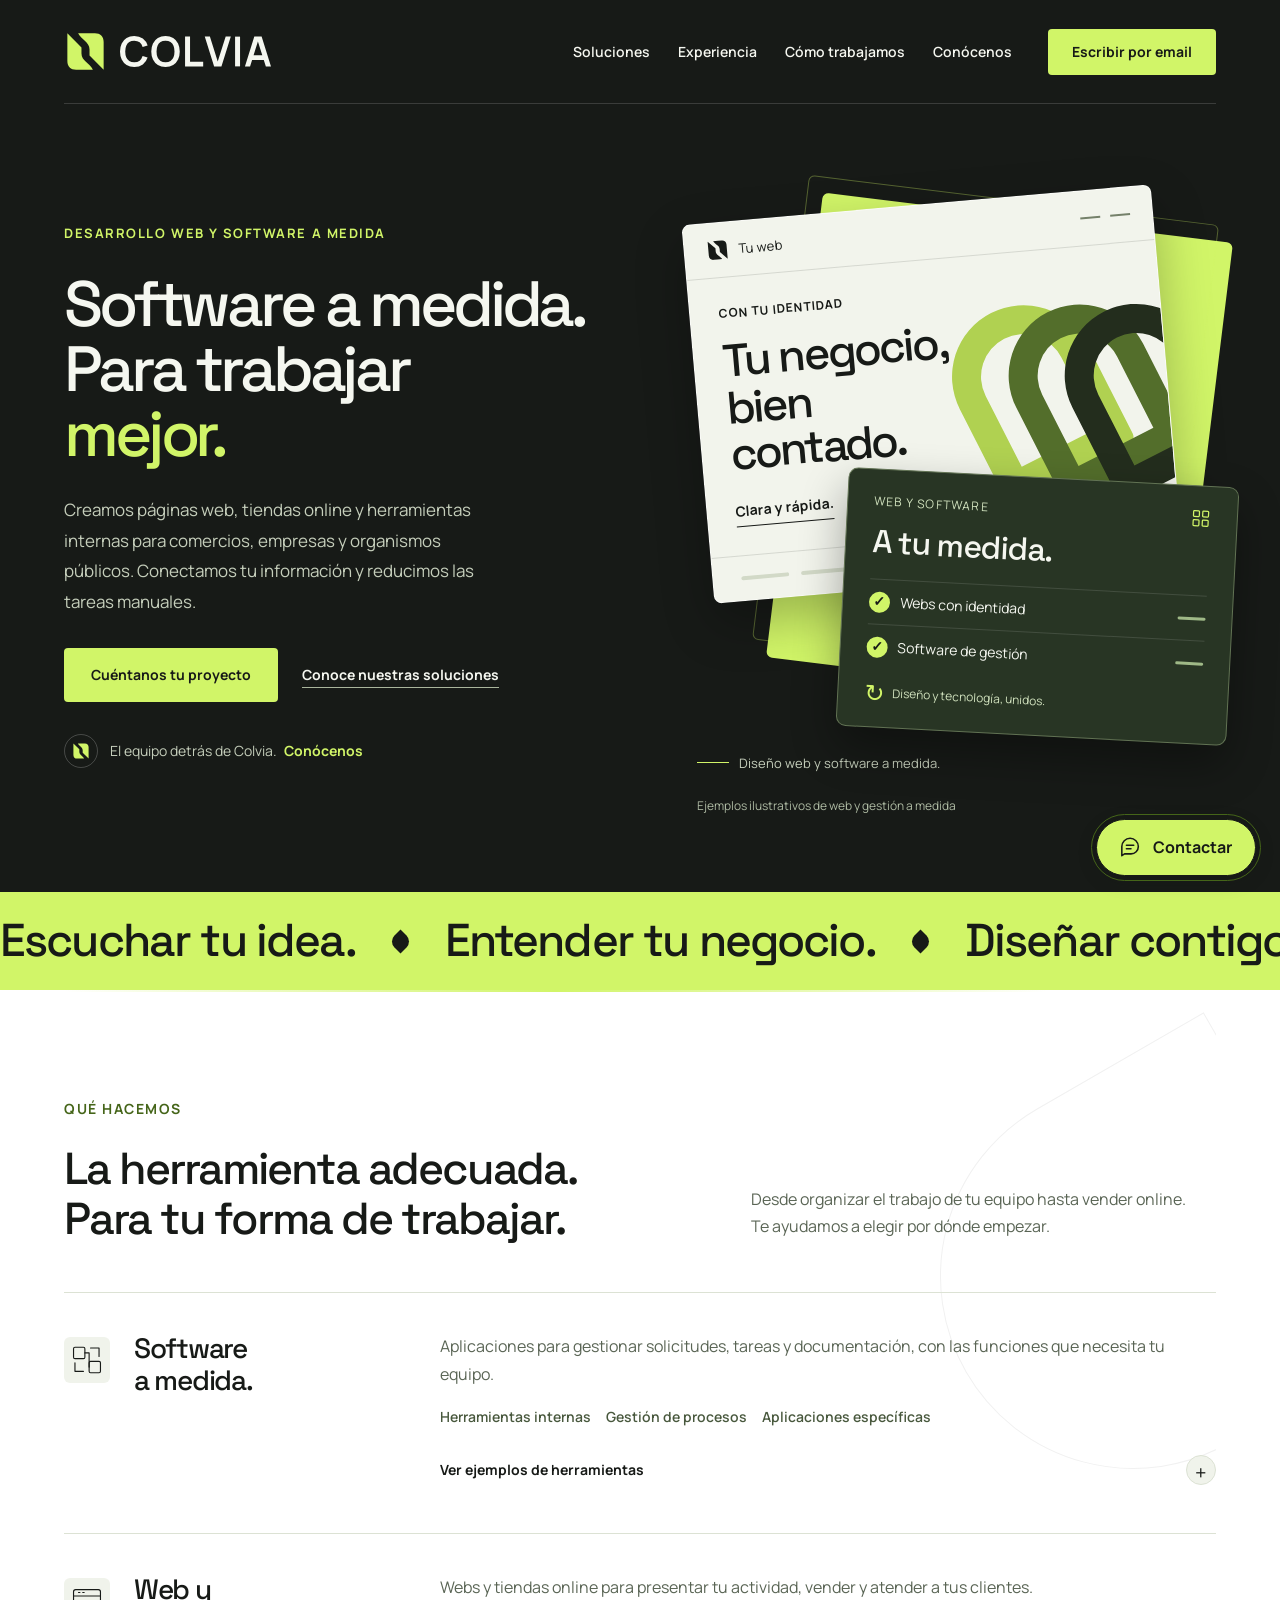
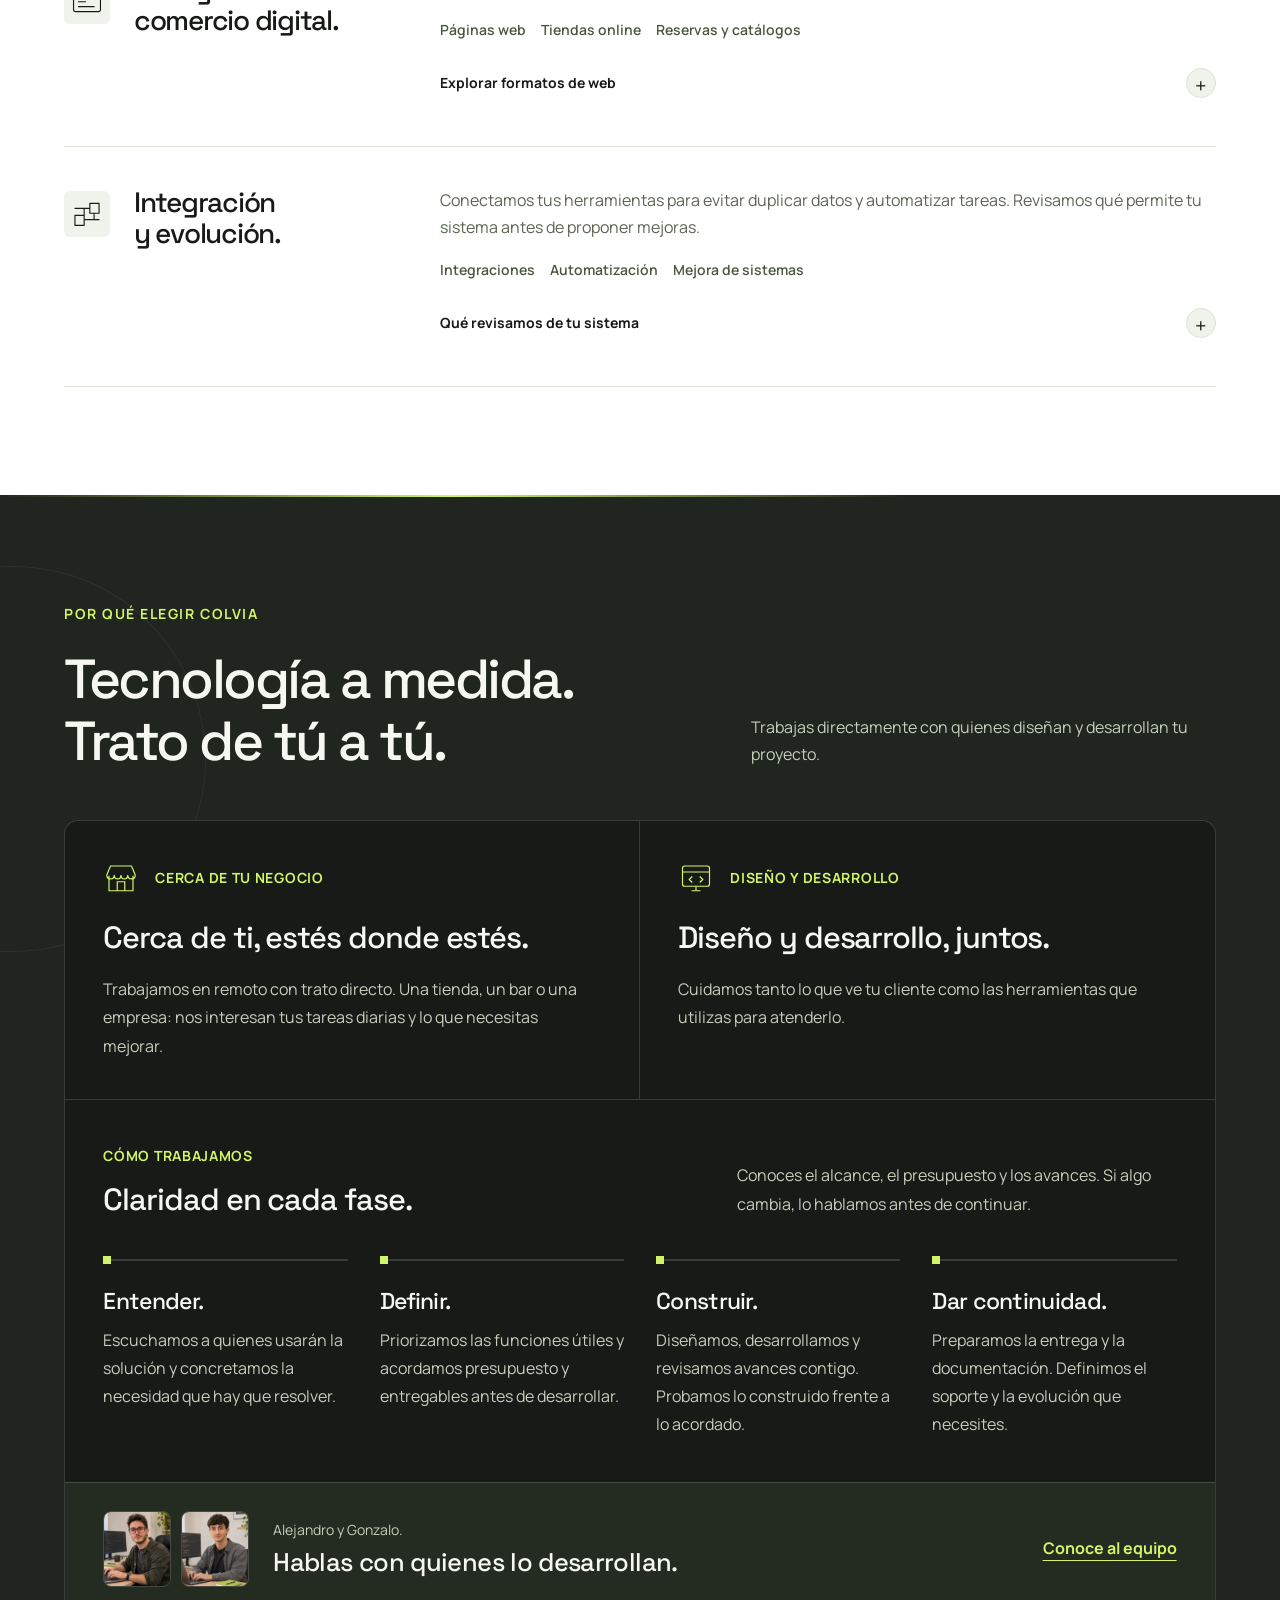
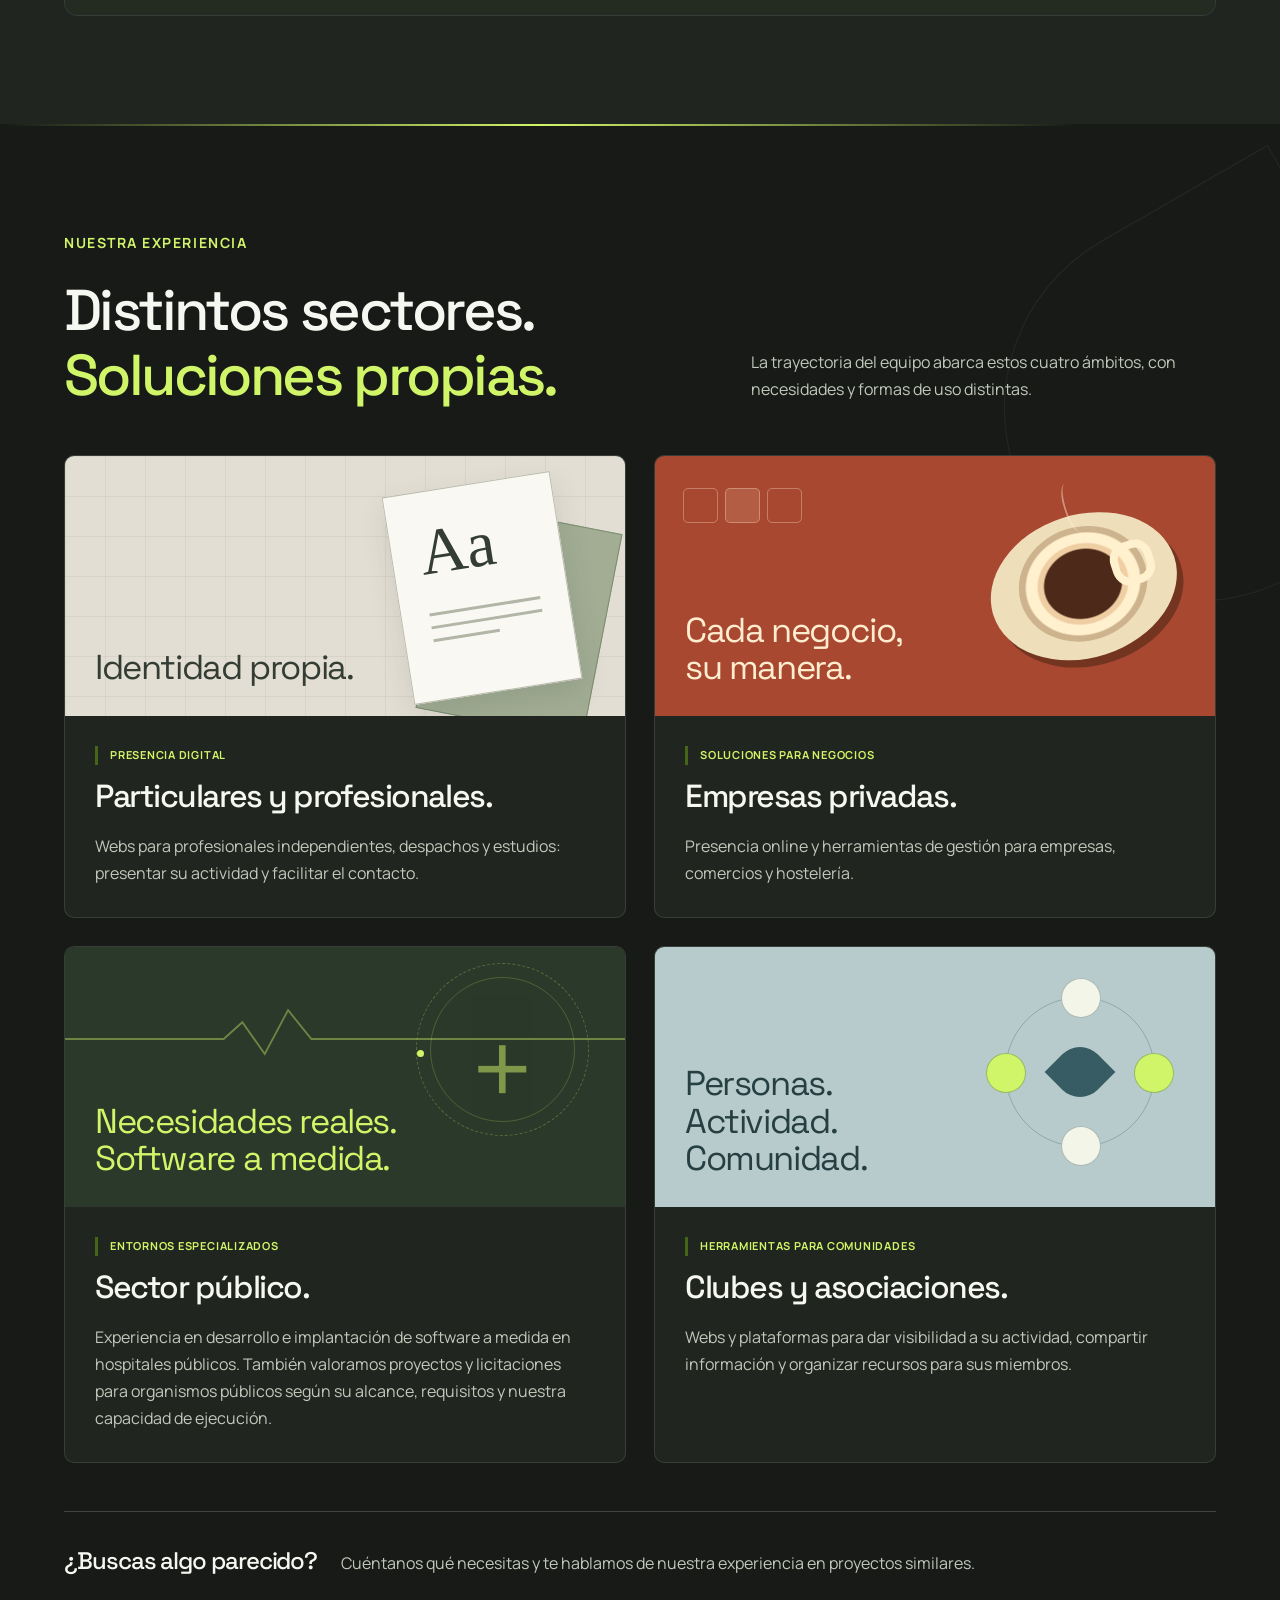
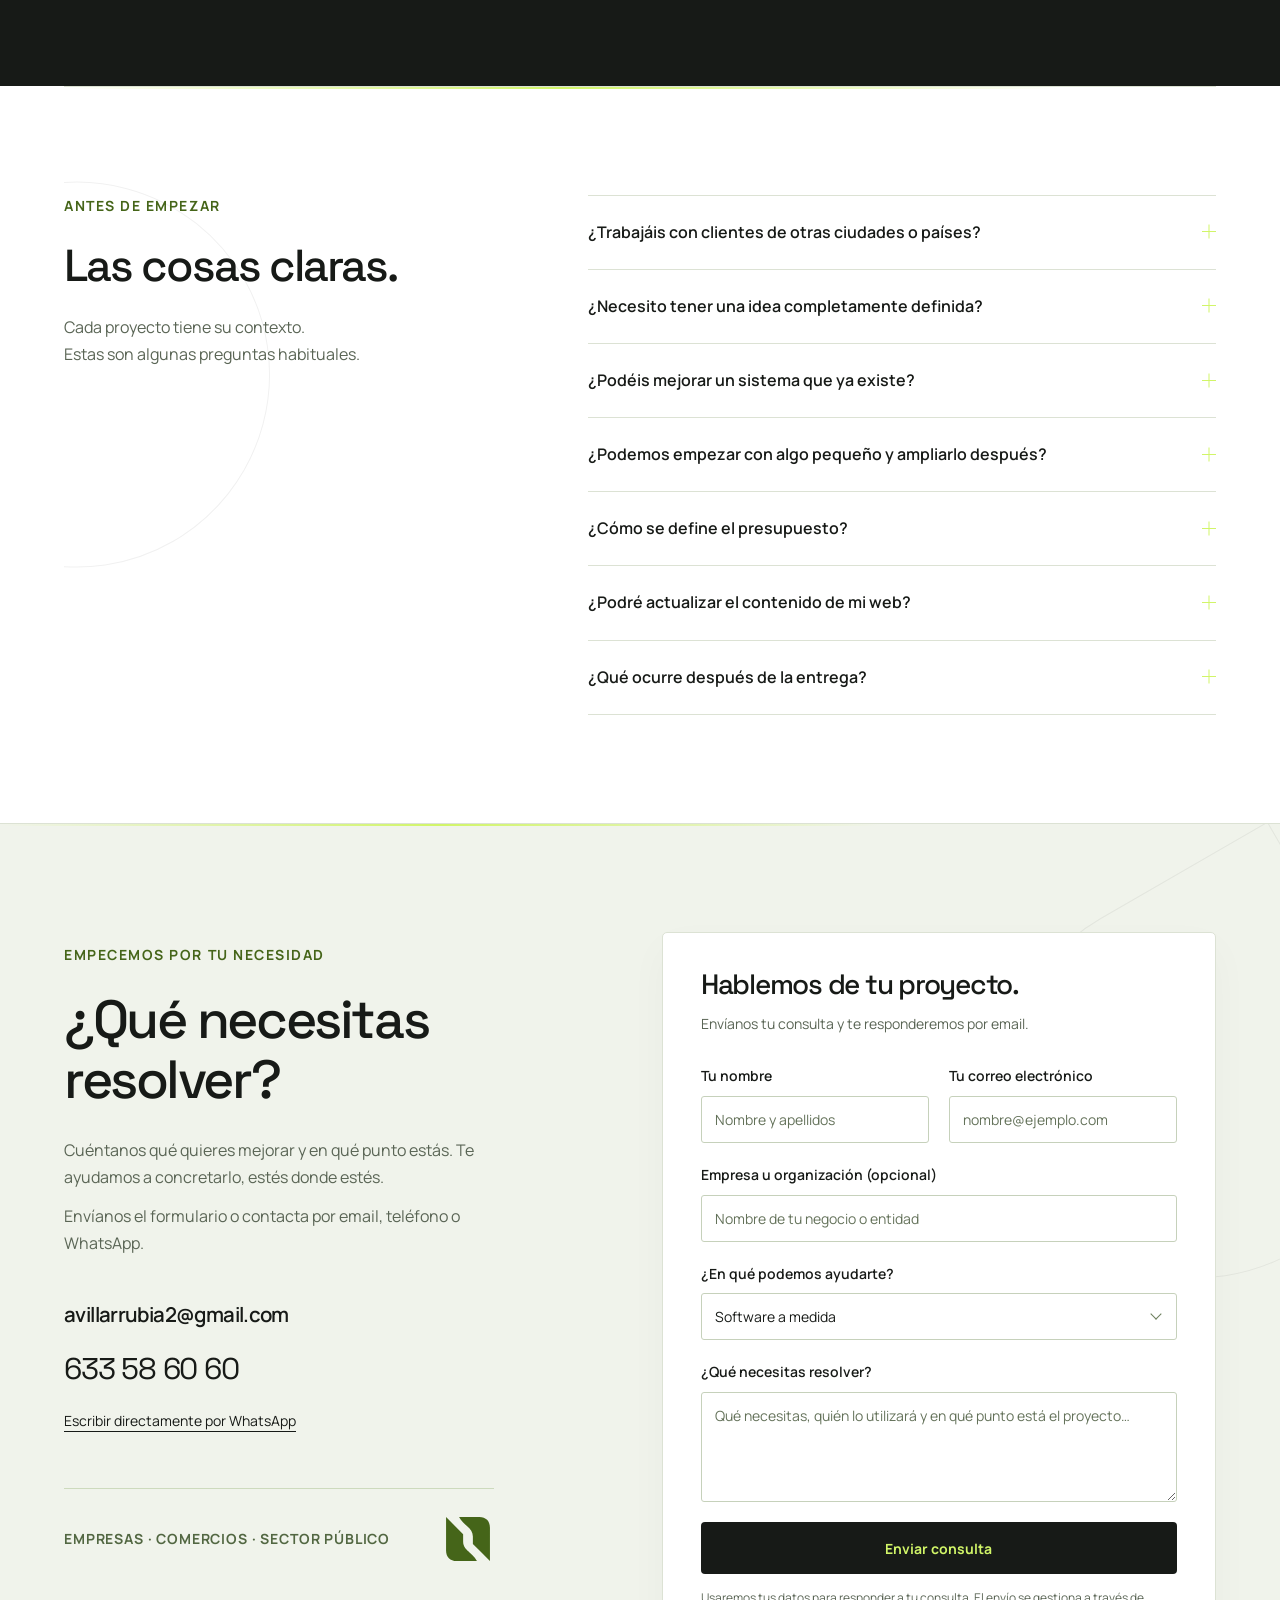
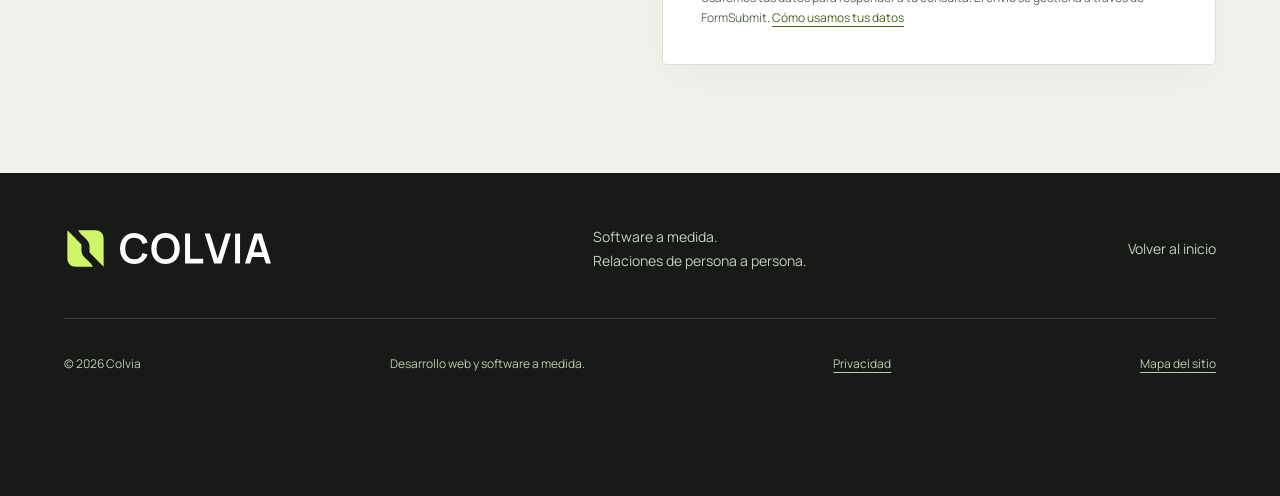
==== commit acc34319: "Restore original animation timing and four experience cards" ====
--- a/index.html
+++ b/index.html
@@ -217,13 +217,13 @@
       type="font/woff2"
       crossorigin
     />
-    <link rel="stylesheet" href="styles.css?v=20261123-review" />
-    <link rel="stylesheet" href="why-colvia.css?v=20261123-review" />
-    <link rel="stylesheet" href="portfolio.css?v=20261123-review" />
-    <link rel="stylesheet" href="motion.css?v=20261123-review" />
-    <link rel="stylesheet" href="hero.css?v=20261123-review" />
-    <script src="app.js?v=20261123-review" defer></script>
-    <script src="motion.js?v=20261123-review" defer blocking="render"></script>
+    <link rel="stylesheet" href="styles.css?v=20261123-restore" />
+    <link rel="stylesheet" href="why-colvia.css?v=20261123-restore" />
+    <link rel="stylesheet" href="portfolio.css?v=20261123-restore" />
+    <link rel="stylesheet" href="motion.css?v=20261123-restore" />
+    <link rel="stylesheet" href="hero.css?v=20261123-restore" />
+    <script src="app.js?v=20261123-restore" defer></script>
+    <script src="motion.js?v=20261123-restore" defer blocking="render"></script>
   <link rel="sitemap" type="application/xml" href="sitemap.xml">
 </head>
   <body>
@@ -644,48 +644,16 @@
             <div>
               <p class="eyebrow">NUESTRA EXPERIENCIA</p>
               <h2 id="experience-title">
-                Experiencia real.<span>En distintos ámbitos.</span>
+                Distintos sectores.<span>Soluciones propias.</span>
               </h2>
             </div>
             <p>
-              Una selección de trabajos del recorrido de Alejandro y Gonzalo.
-              Preservamos la identidad de las organizaciones con las que han trabajado.
+              La trayectoria del equipo abarca estos cuatro ámbitos, con
+              necesidades y formas de uso distintas.
             </p>
           </div>
           <div class="portfolio-grid">
-<article class="portfolio-card reveal">
-              <div class="portfolio-preview sector-business" aria-hidden="true">
-                <div class="business-stack"><i></i><i></i><i></i></div>
-                <div class="platform-window"><span></span><i></i><i></i><i></i></div>
-                <span class="sector-visual-word"
-                  >Cada negocio,<br />su manera.</span
-                >
-              </div>
-              <div class="portfolio-copy">
-                <p class="case-type">PLATAFORMAS A MEDIDA</p>
-                <h3>Empresas y autónomos.</h3>
-                <p>Plataformas desarrolladas para empresas privadas y profesionales autónomos, adaptadas a las necesidades de cada actividad y a su forma de trabajar.</p>
-              </div>
-            </article>
-<article class="portfolio-card reveal">
-              <div
-                class="portfolio-preview sector-community"
-                aria-hidden="true"
-              >
-                <div class="community-orbit">
-                  <i></i><i></i><i></i><i></i><span></span>
-                </div>
-                <span class="sector-visual-word"
-                  >Personas.<br />Actividad.<br />Comunidad.</span
-                >
-              </div>
-              <div class="portfolio-copy">
-                <p class="case-type">PRESENCIA DIGITAL</p>
-                <h3>Clubes y asociaciones.</h3>
-                <p>Webs desarrolladas para clubes y asociaciones: una presencia digital propia para presentar su actividad y acercarla a sus comunidades.</p>
-              </div>
-            </article>
-<article class="portfolio-card reveal">
+            <article class="portfolio-card reveal">
               <div
                 class="portfolio-preview sector-professional"
                 aria-hidden="true"
@@ -695,15 +663,39 @@
                   <span>Aa</span><i></i><i></i><i></i>
                 </div>
                 <div class="sector-paper-back"></div>
-                <span class="sector-visual-word">Aprender en el aula.</span>
+                <span class="sector-visual-word">Identidad propia.</span>
               </div>
               <div class="portfolio-copy">
-                <p class="case-type">SOFTWARE EDUCATIVO</p>
-                <h3>Programas educativos.</h3>
-                <p>Programas educativos que se utilizan en aulas de Castilla y León. Experiencia en software para el contexto de uso de docentes y alumnado.</p>
+                <p class="case-type">PRESENCIA DIGITAL</p>
+                <h3>Particulares y profesionales.</h3>
+                <p>
+                  Webs para profesionales independientes, despachos y estudios:
+                  presentar su actividad y facilitar el contacto.
+                </p>
               </div>
             </article>
-<article class="portfolio-card reveal" id="sector-publico">
+            <article class="portfolio-card reveal">
+              <div class="portfolio-preview sector-business" aria-hidden="true">
+                <div class="business-stack"><i></i><i></i><i></i></div>
+                <div class="coffee-scene">
+                  <span class="coffee-saucer"></span
+                  ><span class="coffee-cup"></span
+                  ><span class="coffee-steam"></span>
+                </div>
+                <span class="sector-visual-word"
+                  >Cada negocio,<br />su manera.</span
+                >
+              </div>
+              <div class="portfolio-copy">
+                <p class="case-type">SOLUCIONES PARA NEGOCIOS</p>
+                <h3>Empresas privadas.</h3>
+                <p>
+                  Presencia online y herramientas de gestión para empresas,
+                  comercios y hostelería.
+                </p>
+              </div>
+            </article>
+            <article class="portfolio-card reveal" id="sector-publico">
               <div class="portfolio-preview sector-public" aria-hidden="true">
                 <div class="health-orbit"><i></i><b>+</b></div>
                 <svg class="sector-pulse" viewBox="0 0 600 80">
@@ -718,13 +710,38 @@
                 >
               </div>
               <div class="portfolio-copy">
-                <p class="case-type">SISTEMAS INFORMÁTICOS</p>
-                <h3>Hospitales.</h3>
-                <p>Sistemas informáticos que se utilizan en hospitales. El recorrido del equipo incluye desarrollo e implantación de software a medida en hospitales públicos.</p>
+                <p class="case-type">ENTORNOS ESPECIALIZADOS</p>
+                <h3>Sector público.</h3>
+                <p>
+                  Experiencia en desarrollo e implantación de software a medida
+                  en hospitales públicos. También valoramos proyectos y
+                  licitaciones para organismos públicos según su alcance,
+                  requisitos y nuestra capacidad de ejecución.
+                </p>
               </div>
             </article>
-</div>
-<p class="portfolio-note">Experiencia del equipo presentada de forma anónima. Las ilustraciones representan ámbitos de trabajo, no capturas de proyectos.</p>
+            <article class="portfolio-card reveal">
+              <div
+                class="portfolio-preview sector-community"
+                aria-hidden="true"
+              >
+                <div class="community-orbit">
+                  <i></i><i></i><i></i><i></i><span></span>
+                </div>
+                <span class="sector-visual-word"
+                  >Personas.<br />Actividad.<br />Comunidad.</span
+                >
+              </div>
+              <div class="portfolio-copy">
+                <p class="case-type">HERRAMIENTAS PARA COMUNIDADES</p>
+                <h3>Clubes y asociaciones.</h3>
+                <p>
+                  Webs y plataformas para dar visibilidad a su actividad,
+                  compartir información y organizar recursos para sus miembros.
+                </p>
+              </div>
+            </article>
+          </div>
           <div class="portfolio-closing reveal">
             <div>
               <h3>¿Buscas algo parecido?</h3>
--- a/styles.css
+++ b/styles.css
@@ -2407,4 +2407,3 @@
 
 .footer-bottom { flex-wrap: wrap; gap: 12px 24px; }
 .sitemap-link { display: inline-flex; align-items: center; min-height: 44px; text-decoration: underline; text-underline-offset: 4px; }
-@media (prefers-reduced-motion: reduce) { html { scroll-behavior: auto; } }
--- a/portfolio.css
+++ b/portfolio.css
@@ -410,27 +410,3 @@
     inset: 35px;
   }
 }
-
-.portfolio-note { color: #c2c9bb; font-size: .875rem; margin-top: 24px; max-width: 76ch; }
-.platform-window { position: absolute; width: 190px; height: 150px; right: 30px; top: 24px; padding: 20px; background: #f5eedb; border: 1px solid #e5d3ad; border-radius: 8px; transform: rotate(7deg); box-shadow: 0 14px 30px #43201730; }
-.platform-window span { display: block; width: 60%; height: 10px; background: #98482f; margin-bottom: 18px; }
-.platform-window i { display: block; height: 12px; margin-top: 10px; border-left: 12px solid #7e963f; background: #dfd3b9; }
-.portfolio-section .case-type { font-size: .875rem; letter-spacing: .045em; }
-@media (max-width: 650px) {
-  .portfolio-preview { height: 165px; }
-  .portfolio-copy { padding: 22px; }
-  .portfolio-copy h3 { font-size: 27px; margin-bottom: 14px; }
-  .sector-visual-word { font-size: 25px; bottom: 18px; left: 22px; max-width: 64%; }
-  .sector-paper, .sector-paper-back { width: 105px; height: 130px; top: 12px; right: 20px; padding: 12px; }
-  .sector-paper span { font-size: 38px; margin-bottom: 12px; }
-  .sector-paper-back { top: 25px; right: 5px; }
-  .platform-window { width: 132px; height: 112px; right: 18px; top: 12px; padding: 12px; }
-  .platform-window span { height: 6px; margin-bottom: 10px; }
-  .platform-window i { height: 9px; margin-top: 8px; }
-  .community-orbit { width: 100px; height: 100px; top: 14px; right: 18px; }
-  .community-orbit > i:nth-child(1), .community-orbit > i:nth-child(3) { left: 30px; }
-  .community-orbit > i:nth-child(2), .community-orbit > i:nth-child(4) { top: 30px; }
-  .community-orbit > span { inset: 30px; }
-  .health-orbit { width: 95px; height: 95px; top: 12px; right: 18px; }
-  .portfolio-note { margin-top: 20px; }
-}
--- a/motion.css
+++ b/motion.css
@@ -409,25 +409,25 @@
     visibility: visible;
   }
   .motion-ready.page-entering:not(.page-about) .curtain-ink {
-    animation: intro-ink-lift 0.65s 0.35s cubic-bezier(0.76, 0, 0.24, 1) both;
+    animation: intro-ink-lift 1.43s 1.29s cubic-bezier(0.76, 0, 0.24, 1) both;
   }
   .motion-ready.page-entering:not(.page-about) .curtain-lime {
-    animation: intro-lime-lift 0.7s 0.5s cubic-bezier(0.76, 0, 0.24, 1) both;
+    animation: intro-lime-lift 1.5s 1.5s cubic-bezier(0.76, 0, 0.24, 1) both;
   }
   .motion-ready.page-entering:not(.page-about) .curtain-brand {
-    animation: intro-brand-away 0.3s 0.4s ease both;
+    animation: intro-brand-away 0.64s 1.36s ease both;
   }
   .motion-ready.page-entering:not(.page-about) .curtain-piece-one {
-    animation: intro-piece-one 0.5s cubic-bezier(0.16, 1, 0.3, 1) both;
+    animation: intro-piece-one 1.21s cubic-bezier(0.16, 1, 0.3, 1) both;
   }
   .motion-ready.page-entering:not(.page-about) .curtain-piece-two {
-    animation: intro-piece-two 0.5s 0.05s cubic-bezier(0.16, 1, 0.3, 1) both;
+    animation: intro-piece-two 1.21s 0.11s cubic-bezier(0.16, 1, 0.3, 1) both;
   }
   .motion-ready.page-entering:not(.page-about) .curtain-word > span {
-    animation: intro-word 0.5s 0.1s cubic-bezier(0.16, 1, 0.3, 1) both;
+    animation: intro-word 1.14s 0.23s cubic-bezier(0.16, 1, 0.3, 1) both;
   }
   .motion-ready.page-entering:not(.page-about) .curtain-rule {
-    animation: grow-line 0.5s 0.15s cubic-bezier(0.16, 1, 0.3, 1) both;
+    animation: grow-line 1.14s 0.36s cubic-bezier(0.16, 1, 0.3, 1) both;
   }
   .motion-ready.page-leaving .curtain-layer {
     animation: curtain-exit 0.45s cubic-bezier(0.76, 0, 0.24, 1) both;
@@ -863,27 +863,43 @@
     text-align: left;
   }
 }
+@media (prefers-reduced-motion: reduce) {
+  html:not(.motion-force) *,
+  html:not(.motion-force) *::before,
+  html:not(.motion-force) *::after {
+    animation: none !important;
+    transition: none !important;
+  }
+  html:not(.motion-force) .will-reveal {
+    opacity: 1;
+    transform: none;
+  }
+  html:not(.motion-force) .system-canvas {
+    transform: none;
+  }
+}
+
 /* Conócenos: editorial entrance, distinct from the home brand curtain. */
 .motion-ready.page-about .hero-copy > * {
   animation: none;
 }
 .motion-ready.page-about .hero-copy > .eyebrow {
-  animation: about-intro-copy 0.5s 0.05s ease both;
+  animation: about-intro-copy 0.8s 0.05s ease both;
 }
 .motion-ready.page-about .about-title-line > span {
-  animation: about-intro-line 0.6s 0.1s cubic-bezier(0.16, 1, 0.3, 1) both;
+  animation: about-intro-line 1s 0.15s cubic-bezier(0.16, 1, 0.3, 1) both;
 }
 .motion-ready.page-about .about-title-line:nth-child(2) > span {
-  animation-delay: 0.2s;
+  animation-delay: 0.35s;
 }
 .motion-ready.page-about .about-title-line:nth-child(3) > span {
-  animation-delay: 0.3s;
+  animation-delay: 0.55s;
 }
 .motion-ready.page-about .hero-copy > .hero-description {
-  animation: about-intro-copy 0.5s 0.4s ease both;
+  animation: about-intro-copy 0.9s 0.65s ease both;
 }
 .motion-ready.page-about .about-emblem {
-  animation: about-intro-emblem 0.7s 0.25s cubic-bezier(0.16, 1, 0.3, 1) both;
+  animation: about-intro-emblem 1.35s 0.45s cubic-bezier(0.16, 1, 0.3, 1) both;
 }
 @keyframes about-intro-line {
   from {
@@ -979,52 +995,3 @@
 }
 @keyframes page-dissolve-out { to { opacity: 0; } }
 @keyframes page-dissolve-in { from { opacity: 0; } }
-
-/* Motion controls remain reachable without covering the contact shortcut. */
-.motion-toggle {
-  position: fixed;
-  left: 16px;
-  bottom: 20px;
-  z-index: 40;
-  display: flex;
-  align-items: center;
-  gap: 9px;
-  min-width: 44px;
-  min-height: 44px;
-  padding: 12px 16px;
-  border: 1px solid #687263;
-  border-radius: 30px;
-  background: #171a17;
-  color: #f5f7f0;
-  box-shadow: 0 3px 16px #0002;
-  font-size: .875rem;
-}
-.motion-toggle:disabled { cursor: default; }
-.motion-toggle-icon { display: block; width: 12px; height: 14px; border-inline: 4px solid currentColor; }
-.motion-reduced .motion-toggle-icon { border: 0; border-left: 12px solid currentColor; border-block: 7px solid transparent; }
-.motion-toggle:disabled .motion-toggle-icon { width: 12px; height: 12px; background: currentColor; border: 0; }
-@media (max-width: 699px) {
-  .motion-toggle { padding: 14px; bottom: 16px; }
-  .motion-toggle-label { position: absolute; width: 1px; height: 1px; overflow: hidden; clip-path: inset(50%); }
-}
-html.motion-reduced { scroll-behavior: auto; }
-html.motion-reduced *, html.motion-reduced *::before, html.motion-reduced *::after {
-  animation: none !important;
-  transition: none !important;
-  scroll-behavior: auto !important;
-}
-html.motion-reduced .will-reveal { opacity: 1; transform: none; }
-html.motion-reduced .system-canvas, html.motion-reduced .founder-card:hover { transform: none; }
-html.motion-reduced .page-curtain { display: none; }
-html.motion-reduced::view-transition-group(*),
-html.motion-reduced::view-transition-old(*),
-html.motion-reduced::view-transition-new(*) { animation: none !important; }
-@media (prefers-reduced-motion: reduce) {
-  html { scroll-behavior: auto; }
-  html *, html *::before, html *::after { animation: none !important; transition: none !important; scroll-behavior: auto !important; }
-  html .will-reveal { opacity: 1; transform: none; }
-  html .page-curtain { display: none; }
-  html::view-transition-group(*), html::view-transition-old(*), html::view-transition-new(*) { animation: none !important; }
-}
-
-@media print { .motion-toggle, .reading-progress, .page-curtain { display: none; } }
